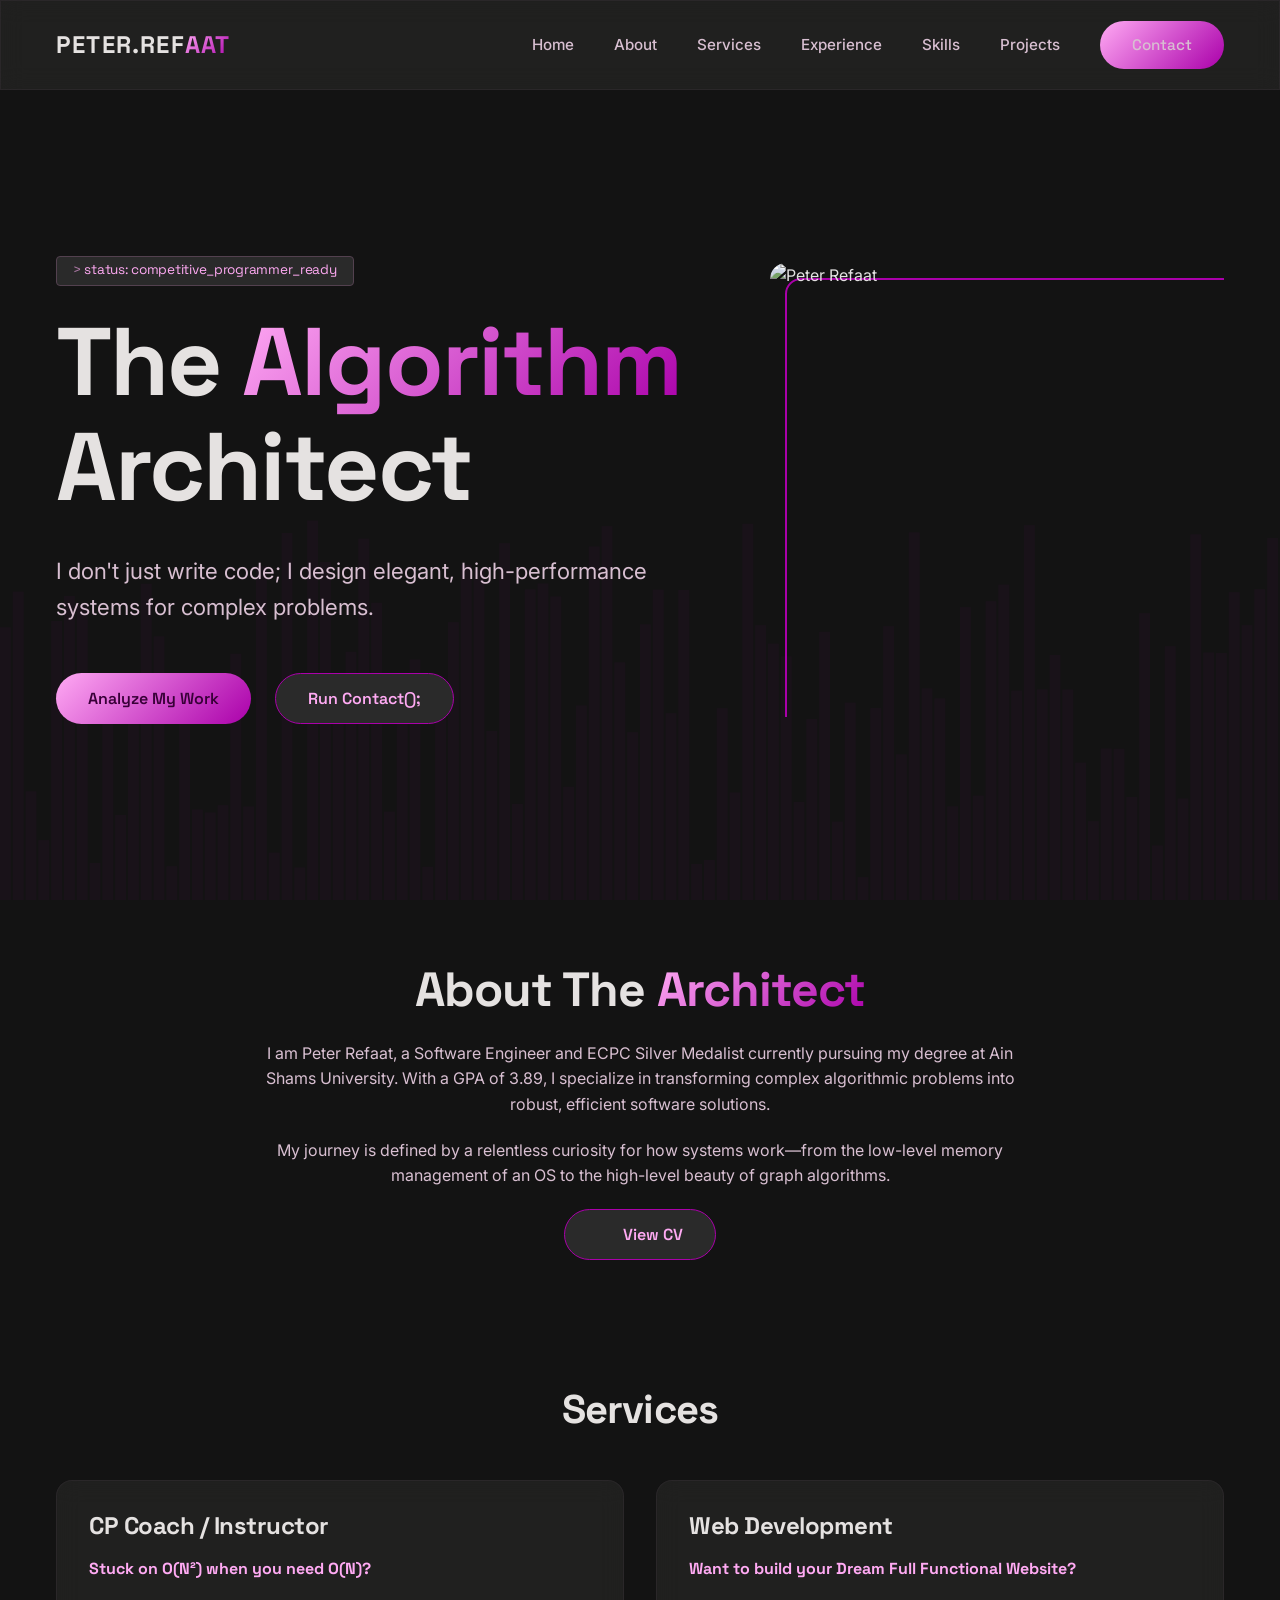
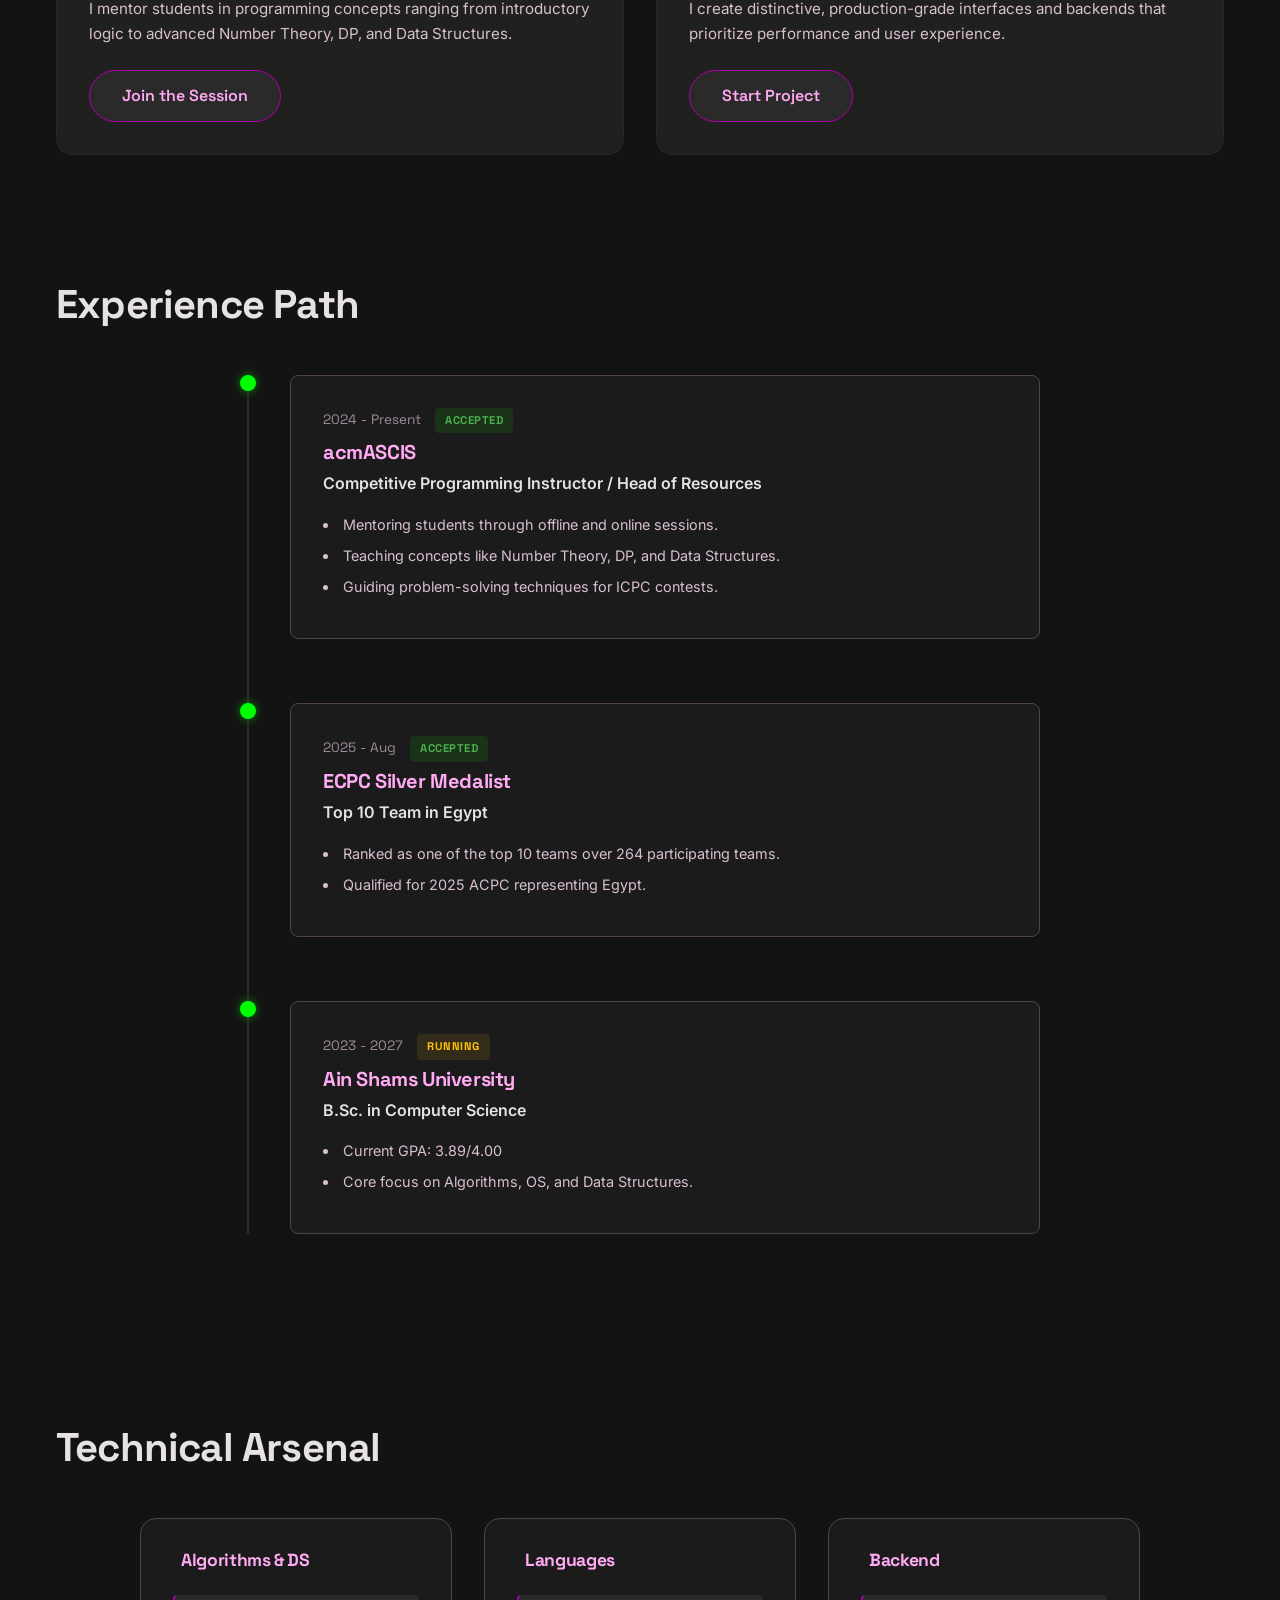
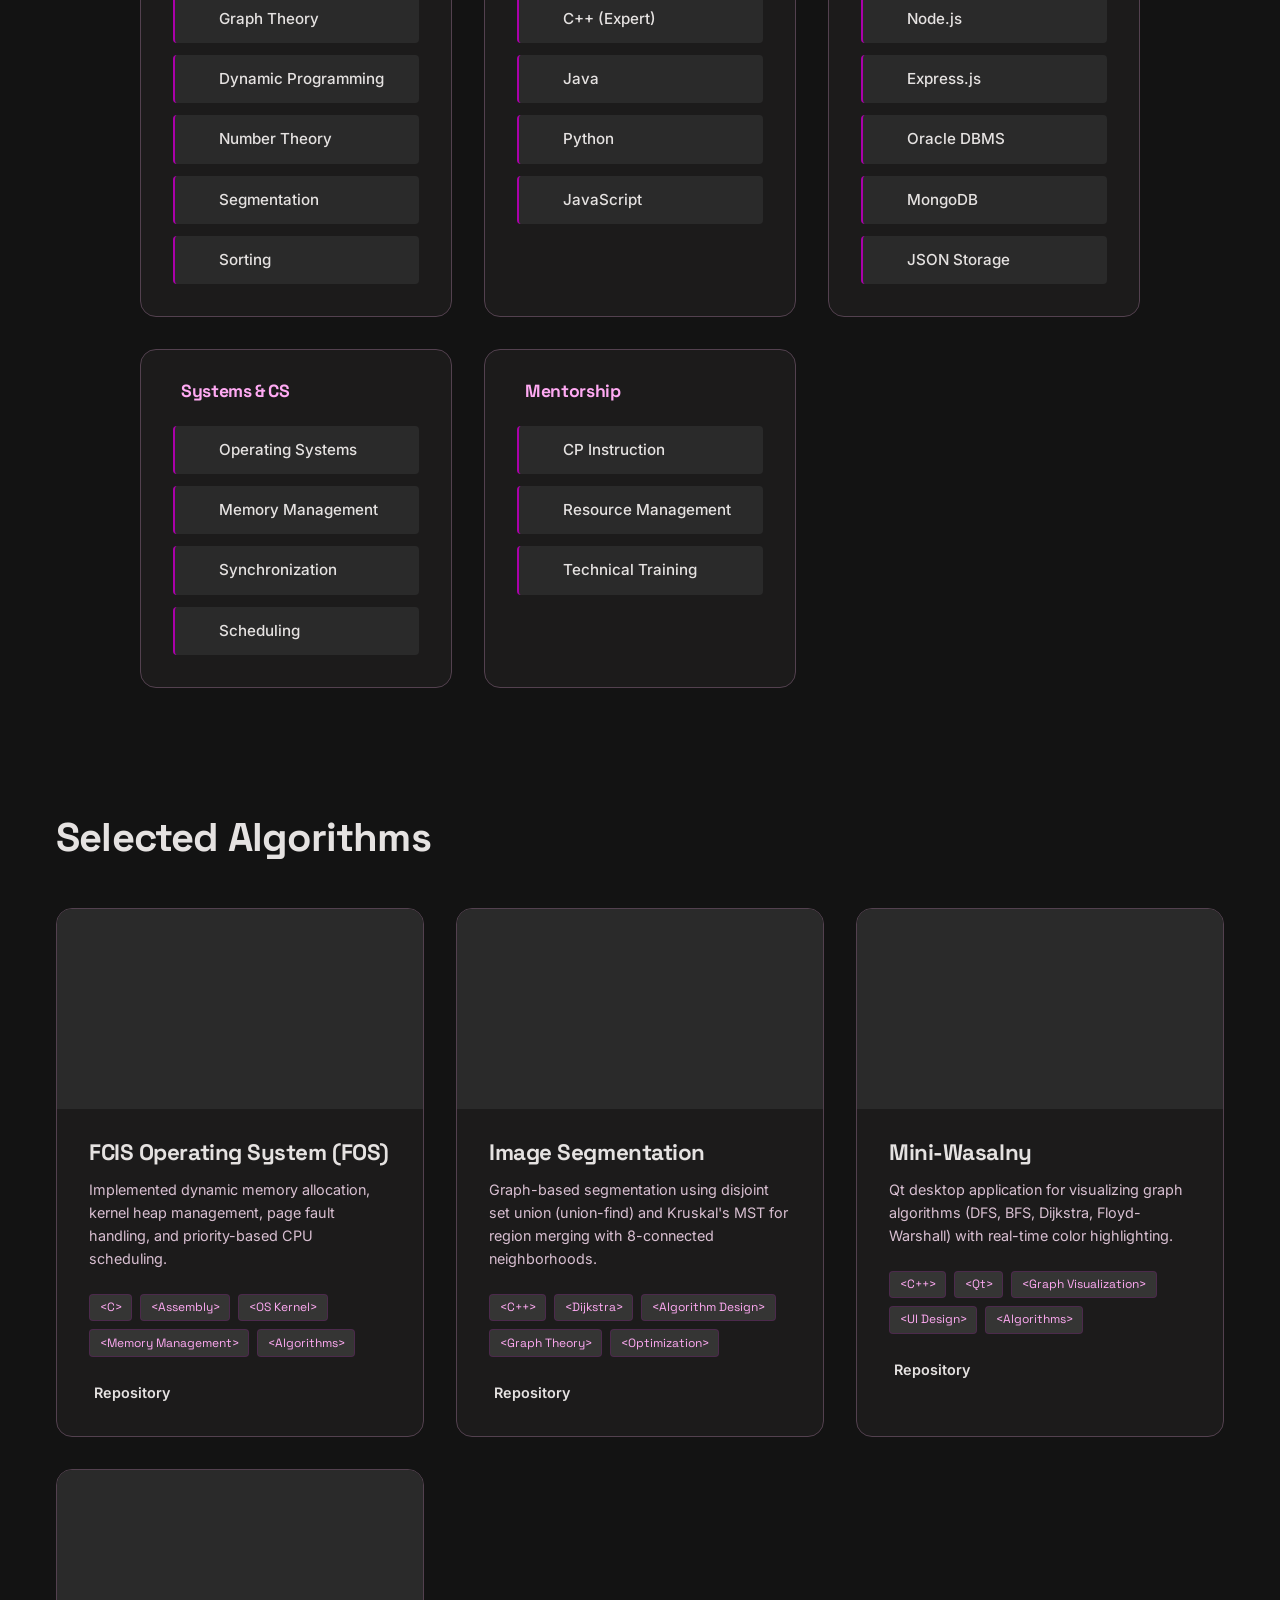
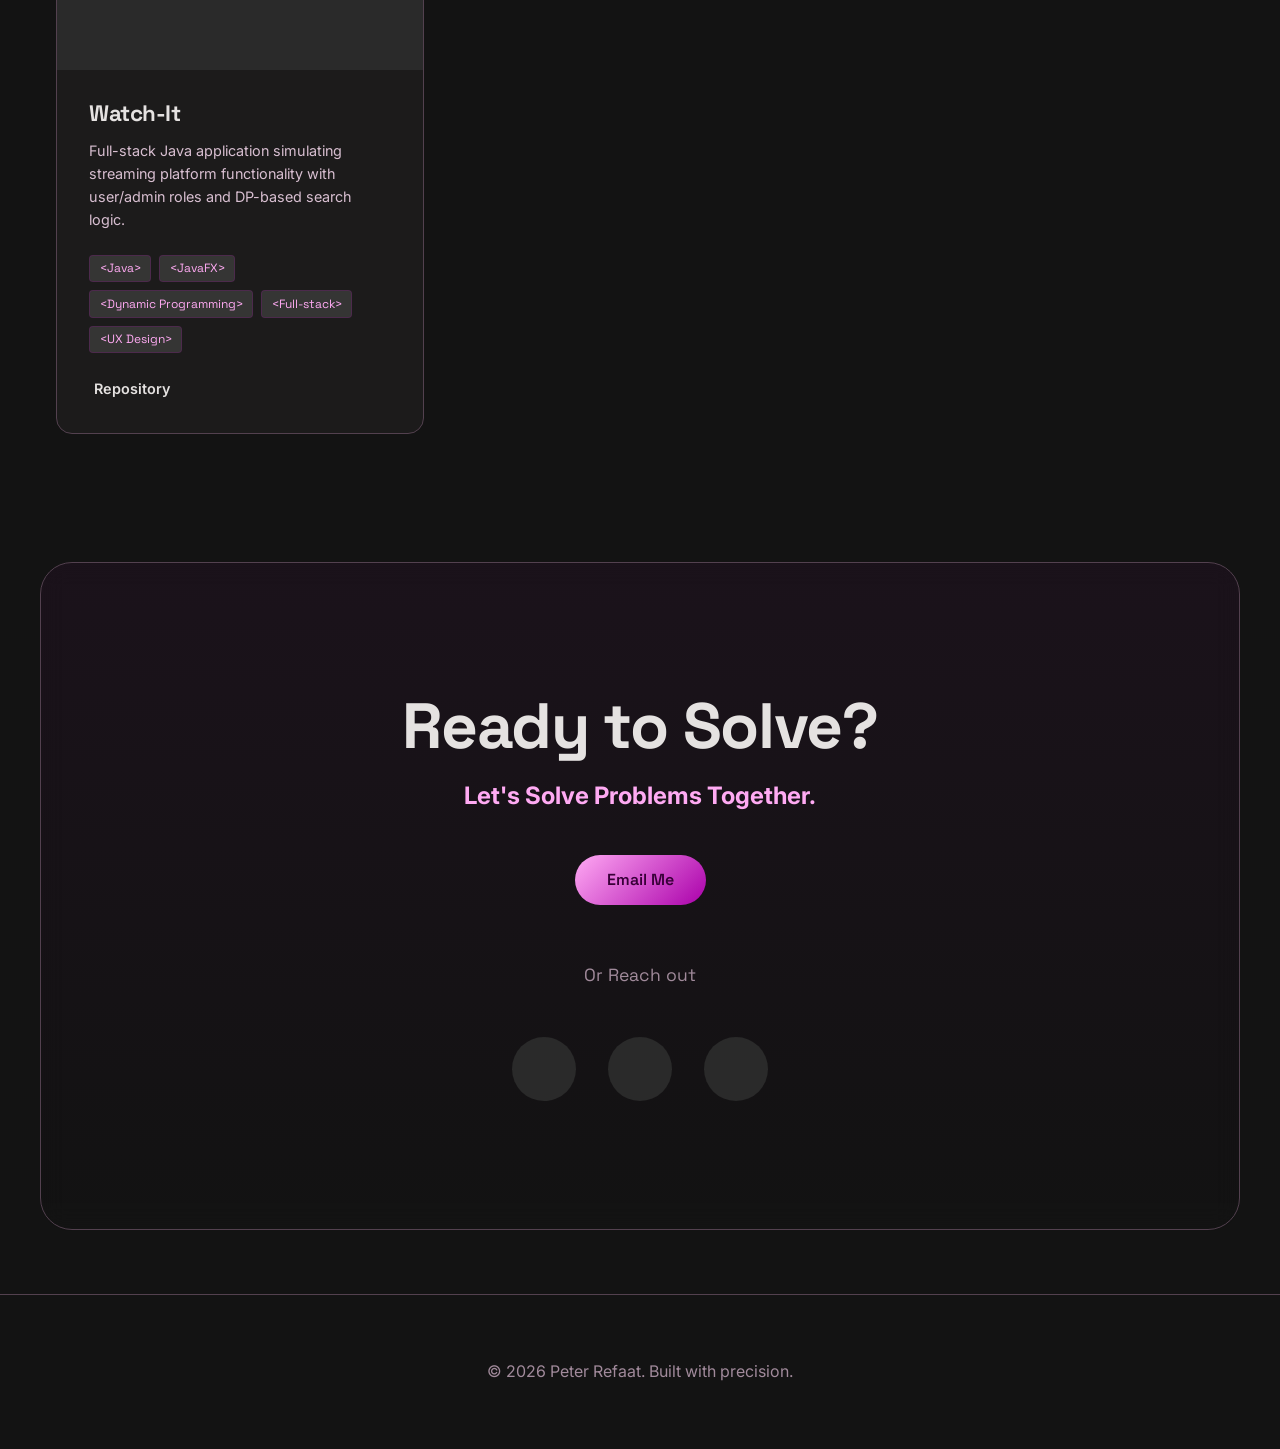
==== index.html @ d521514f "first working portfolio" ====
<!DOCTYPE html>
<html lang="en">
<head>
    <meta charset="UTF-8">
    <meta name="viewport" content="width=device-width, initial-scale=1.0">
    <title>Peter Refaat | Algorithm Architect Portfolio</title>
    <meta name="description" content="Portfolio of Peter Refaat, an Algorithm Architect, Competitive Programmer, and Software Engineer. Transforming complex challenges into elegant solutions.">
    
    <!-- Fonts -->
    <link rel="preconnect" href="https://fonts.googleapis.com">
    <link rel="preconnect" href="https://fonts.gstatic.com" crossorigin>
    
    <!-- Core CSS -->
    <link rel="stylesheet" href="styles/main.css">
    
    <!-- Section Specific CSS -->
    <link rel="stylesheet" href="styles/sections/home.css">
    <link rel="stylesheet" href="styles/sections/about.css">
    <link rel="stylesheet" href="styles/sections/services.css">
    <link rel="stylesheet" href="styles/sections/experience.css">
    <link rel="stylesheet" href="styles/sections/skills.css">
    <link rel="stylesheet" href="styles/sections/projects.css">
    <link rel="stylesheet" href="styles/sections/cta.css">

    <!-- Lucide Icons -->
    <script src="https://unpkg.com/lucide@latest"></script>
</head>
<body>

    <!-- Header / Navbar -->
    <header class="glass" id="main-header">
        <nav class="container">
            <div class="logo font-heading">PETER.REF<span class="text-gradient">AAT</span></div>
            <ul class="nav-links" id="nav-links">
                <div class="close-menu-btn" id="close-menu">
                    <i data-lucide="x"></i>
                </div>
                <li><a href="#home">Home</a></li>
                <li><a href="#about">About</a></li>
                <li><a href="#services">Services</a></li>
                <li><a href="#experience">Experience</a></li>
                <li><a href="#skills">Skills</a></li>
                <li><a href="#projects">Projects</a></li>
                <li><a href="#cta" class="btn btn-primary btn-sm">Contact</a></li>
            </ul>
            <div class="mobile-menu-btn">
                <i data-lucide="menu"></i>
            </div>
        </nav>
    </header>

    <main>
        <!-- Home Section -->
        <section id="home" class="section-home">
            <div class="algorithm-bg" id="algorithm-bg"></div>
            <div class="container hero-container">
                <div class="hero-content">
                    <div class="terminal-badge font-heading">status: competitive_programmer_ready</div>
                    <h1 class="display-lg">The <span class="text-gradient">Algorithm</span> Architect</h1>
                    <p class="hero-subtitle">I don't just write code; I design elegant, high-performance systems for complex problems.</p>
                    <div class="hero-cta">
                        <a href="#projects" class="btn btn-primary">Analyze My Work</a>
                        <a href="#cta" class="btn btn-secondary">Run Contact();</a>
                    </div>
                </div>
                <div class="hero-image reveal">
                    <div class="image-wrapper">
                        <img src="profile.jpg" alt="Peter Refaat">
                        <div class="image-accent"></div>
                    </div>
                </div>
            </div>
        </section>

        <!-- About Section -->
        <section id="about" class="section">
            <div class="container about-grid">
                <div class="about-text reveal">
                    <h2 class="font-heading">About The <span class="text-gradient">Architect</span></h2>
                    <p>I am Peter Refaat, a Software Engineer and ECPC Silver Medalist currently pursuing my degree at Ain Shams University. With a GPA of 3.89, I specialize in transforming complex algorithmic problems into robust, efficient software solutions.</p>
                    <p>My journey is defined by a relentless curiosity for how systems work—from the low-level memory management of an OS to the high-level beauty of graph algorithms.</p>
                    <a href="Peter Refaat CV - 2026.pdf" target="_blank" class="btn btn-secondary">
                        <i data-lucide="download" style="width: 18px; margin-right: 8px;"></i> View CV
                    </a>
                </div>
            </div>
        </section>

        <!-- Services Section -->
        <section id="services" class="section">
            <div class="container">
                <h2 class="section-title font-heading text-center">Services</h2>
                <div class="services-grid">
                    <div class="service-card glass reveal">
                        <i data-lucide="brain-circuit" class="service-icon"></i>
                        <h3 class="font-heading">CP Coach / Instructor</h3>
                        <p class="hook">Stuck on O(N²) when you need O(N)?</p>
                        <p>I mentor students in programming concepts ranging from introductory logic to advanced Number Theory, DP, and Data Structures.</p>
                        <a href="#cta" class="btn btn-secondary btn-sm">Join the Session</a>
                    </div>
                    <div class="service-card glass reveal">
                        <i data-lucide="code-2" class="service-icon"></i>
                        <h3 class="font-heading">Web Development</h3>
                        <p class="hook">Want to build your Dream Full Functional Website?</p>
                        <p>I create distinctive, production-grade interfaces and backends that prioritize performance and user experience.</p>
                        <a href="#cta" class="btn btn-secondary btn-sm">Start Project</a>
                    </div>
                </div>
            </div>
        </section>

        <!-- Experience Section -->
        <section id="experience" class="section">
            <div class="container">
                <h2 class="section-title font-heading">Experience Path</h2>
                <div class="timeline">
                    <!-- Experience stops will be added here -->
                </div>
            </div>
        </section>

        <!-- Skills Section -->
        <section id="skills" class="section">
            <div class="container">
                <h2 class="section-title font-heading">Technical Arsenal</h2>
                <div class="skills-container">
                    <!-- Categories will be added here -->
                </div>
            </div>
        </section>

        <!-- Projects Section -->
        <section id="projects" class="section">
            <div class="container">
                <h2 class="section-title font-heading">Selected Algorithms</h2>
                <div class="projects-grid">
                    <!-- Project cards will be added here -->
                </div>
            </div>
        </section>

        <!-- CTA Section -->
        <section id="cta" class="section">
            <div class="container cta-container glass reveal">
                <h2 class="font-heading">Ready to Solve?</h2>
                <p class="cta-hook">Let's Solve Problems Together.</p>
                <div class="cta-actions">
                    <a href="mailto:peterrefaat904@gmail.com" class="btn btn-primary">Email Me</a>
                    
                    <div class="cta-separator">
                        <p>Or Reach out</p>
                    </div>

                    <div class="social-links">
                        <a href="https://www.linkedin.com/in/peter-refaat" target="_blank" title="LinkedIn"><i data-lucide="linkedin"></i></a>
                        <a href="https://wa.me/201279570580" target="_blank" title="WhatsApp"><i data-lucide="message-circle"></i></a>
                        <a href="https://github.com/Peter-Refaat" target="_blank" title="GitHub"><i data-lucide="github"></i></a>
                    </div>
                </div>
            </div>
        </section>
    </main>

    <footer class="text-center">
        <p>&copy; 2026 Peter Refaat. Built with precision.</p>
    </footer>

    <!-- Core Scripts -->
    <script src="js/main.js"></script>
    
    <!-- Section Scripts -->
    <script src="js/sections/home.js"></script>
    <script src="js/sections/experience.js"></script>
    <script src="js/sections/skills.js"></script>
    <script src="js/sections/projects.js"></script>
</body>
</html>
---- styles/main.css ----
@import url('https://fonts.googleapis.com/css2?family=Inter:ital,opsz,wght@0,14..32,100..900;1,14..32,100..900&family=Space+Grotesk:wght@300..700&display=swap');

:root {
    /* Colors - Derived from Stitch Project 14314188583192482687 */
    --bg-base: #131313;
    --bg-surface-low: #1c1b1b;
    --bg-surface-high: #2a2a2a;
    --bg-surface-highest: #353534;
    
    --primary: #ffaaf3;
    --primary-alt: #aa00aa;
    --primary-gradient: linear-gradient(135deg, #ffaaf3 0%, #aa00aa 100%);
    
    --text-primary: #e5e2e1;
    --text-secondary: #d8bfd1;
    --text-muted: #a18a9b;
    
    --outline: #53414f;
    --error: #ffb4ab;
    
    /* Spacing */
    --space-xs: 0.5rem;
    --space-sm: 1rem;
    --space-md: 2rem;
    --space-lg: 4rem;
    --space-xl: 8rem;
    
    /* Shadows */
    --shadow-soft: 0 20px 40px rgba(0, 0, 0, 0.4);
    --primary-glow: 0 0 15px rgba(170, 0, 170, 0.3);
    
    /* Radii */
    --radius-sm: 0.25rem;
    --radius-md: 0.5rem;
    --radius-lg: 1rem;
    --radius-xl: 2rem;
    --radius-full: 9999px;
}

/* Base Styles */
* {
    margin: 0;
    padding: 0;
    box-sizing: border-box;
}

html {
    scroll-behavior: smooth;
    scroll-padding-top: 100px;
}

body {
    background-color: var(--bg-base);
    color: var(--text-primary);
    font-family: 'Inter', system-ui, -apple-system, sans-serif;
    line-height: 1.6;
    overflow-x: hidden;
}

h1, h2, h3, h4, .font-heading {
    font-family: 'Space Grotesk', sans-serif;
    line-height: 1.1;
    letter-spacing: -0.02em;
}

/* Utility Classes */
.container {
    width: 100%;
    max-width: 1200px;
    margin: 0 auto;
    padding: 0 var(--space-sm);
}

.section {
    padding: var(--space-lg) 0;
}

.glass {
    background: rgba(53, 53, 52, 0.4);
    backdrop-filter: blur(12px);
    -webkit-backdrop-filter: blur(12px);
    border: 1px solid rgba(83, 65, 79, 0.2);
}

.btn {
    display: inline-flex;
    align-items: center;
    justify-content: center;
    padding: 0.75rem 2rem;
    border-radius: var(--radius-xl);
    font-weight: 600;
    cursor: pointer;
    transition: all 0.3s ease;
    text-decoration: none;
    font-family: 'Space Grotesk', sans-serif;
}

.btn-primary {
    background: var(--primary-gradient);
    color: #380038;
}

.btn-primary:hover {
    box-shadow: var(--primary-glow);
    transform: translateY(-2px);
}

.btn-secondary {
    background: var(--bg-surface-high);
    color: var(--primary);
    border: 1px solid var(--primary-alt);
}

.btn-secondary:hover {
    background: var(--bg-surface-highest);
}

.text-gradient {
    background: var(--primary-gradient);
    -webkit-background-clip: text;
    background-clip: text;
    -webkit-text-fill-color: transparent;
    display: inline-block;
}

/* Animations */
.reveal {
    opacity: 0;
    transform: translateY(20px);
    transition: opacity 0.8s ease, transform 0.8s ease;
}

.reveal.active {
    opacity: 1;
    transform: translateY(0);
}

.text-center {
    text-align: center;
}

.section-title {
    font-size: 2.5rem;
    margin-bottom: 3rem;
}
---- styles/sections/home.css ----
.section-home {
    min-height: 100vh;
    display: flex;
    align-items: center;
    position: relative;
    overflow: hidden;
    padding-top: 80px;
}

.algorithm-bg {
    position: absolute;
    top: 0;
    left: 0;
    width: 100%;
    height: 100%;
    z-index: 0;
    opacity: 0.15;
    pointer-events: none;
}

.hero-container {
    position: relative;
    z-index: 1;
    display: grid;
    grid-template-columns: 1fr;
    gap: var(--space-md);
    align-items: center;
}

@media (min-width: 900px) {
    .hero-container {
        grid-template-columns: 1.2fr 0.8fr;
    }
}

.terminal-badge {
    display: inline-block;
    background: var(--bg-surface-high);
    border: 1px solid var(--outline);
    padding: 0.4rem 1rem;
    border-radius: var(--radius-sm);
    font-size: 0.85rem;
    color: var(--primary);
    margin-bottom: 1.5rem;
    position: relative;
}

.terminal-badge::before {
    content: "> ";
    opacity: 0.6;
}

.display-lg {
    font-size: clamp(3rem, 10vw, 6rem);
    margin-bottom: 2rem;
    font-weight: 700;
}

.hero-subtitle {
    font-size: clamp(1.1rem, 2vw, 1.4rem);
    color: var(--text-secondary);
    max-width: 600px;
    margin-bottom: 3rem;
}

.hero-cta {
    display: flex;
    gap: 1.5rem;
    flex-wrap: wrap;
}

/* Header Styles */
#main-header {
    position: fixed;
    top: 0;
    left: 0;
    width: 100%;
    z-index: 1000;
    padding: 1.25rem 0;
    transition: all 0.3s ease;
}

#main-header nav {
    display: flex;
    justify-content: space-between;
    align-items: center;
}

.logo {
    font-size: 1.5rem;
    font-weight: 700;
    letter-spacing: 0.05em;
}

.nav-links {
    display: flex;
    gap: 2.5rem;
    list-style: none;
    align-items: center;
}

.nav-links a {
    text-decoration: none;
    color: var(--text-secondary);
    font-weight: 500;
    font-size: 0.95rem;
    transition: color 0.3s ease;
}

.nav-links a:hover {
    color: var(--primary);
}

.mobile-menu-btn {
    display: none;
    cursor: pointer;
    color: var(--text-primary);
}

.close-menu-btn {
    display: none;
    cursor: pointer;
    color: var(--text-primary);
    position: absolute;
    top: 2rem;
    right: 2rem;
}

@media (max-width: 991px) {
    .nav-links {
        position: fixed;
        right: -100%;
        top: 0;
        width: 300px;
        height: 100vh;
        background: var(--bg-surface-low);
        flex-direction: column;
        justify-content: center;
        align-items: center;
        padding: 2rem;
        transition: right 0.4s ease;
        box-shadow: -5px 0 20px rgba(0, 0, 0, 0.5);
    }
    
    .nav-links.sidebar-active {
        right: 0;
    }
    
    .close-menu-btn {
        display: block;
    }

    .mobile-menu-btn {
        display: block;
    }
}
---- styles/sections/about.css ----
/* About Section */
.about-grid {
    display: flex;
    flex-direction: column;
    max-width: 800px;
    margin: 0 auto;
    text-align: center;
}

.image-wrapper {
    position: relative;
    border-radius: var(--radius-lg);
    overflow: hidden;
}

.image-wrapper img {
    width: 100%;
    display: block;
    aspect-ratio: 1/1;
    object-fit: cover;
    filter: grayscale(0.5);
    transition: filter 0.5s ease;
}

.image-wrapper:hover img {
    filter: grayscale(0);
}

.image-accent {
    position: absolute;
    top: 15px;
    left: 15px;
    right: -15px;
    bottom: -15px;
    border: 2px solid var(--primary-alt);
    border-radius: var(--radius-lg);
    z-index: -1;
}

.about-text h2 {
    font-size: 3rem;
    margin-bottom: 1.5rem;
}

.about-text p {
    margin-bottom: 1.25rem;
    color: var(--text-secondary);
}

@media (max-width: 768px) {
    .about-grid {
        grid-template-columns: 1fr;
    }
    
    .about-image {
        max-width: 400px;
        margin: 0 auto;
    }
}
---- styles/sections/services.css ----
/* Services Section */
.services-grid {
    display: grid;
    grid-template-columns: repeat(auto-fit, minmax(min(100%, 300px), 1fr));
    gap: var(--space-md);
    margin-top: var(--space-md);
}

.service-card {
    padding: var(--space-md);
    border-radius: var(--radius-lg);
    transition: all 0.3s ease;
}

.service-card:hover {
    transform: translateY(-10px);
    border-color: var(--primary-alt);
    box-shadow: var(--shadow-soft);
}

.service-icon {
    width: 48px;
    height: 48px;
    color: var(--primary);
    margin-bottom: 1.5rem;
}

.service-card h3 {
    font-size: 1.5rem;
    margin-bottom: 1rem;
}

.service-card .hook {
    font-weight: 700;
    color: var(--primary);
    margin-bottom: 1rem;
    font-family: 'Space Grotesk', sans-serif;
}

.service-card p:not(.hook) {
    font-size: 0.95rem;
    color: var(--text-secondary);
    margin-bottom: 1.5rem;
}
---- styles/sections/experience.css ----
/* Experience Timeline */
.timeline {
    position: relative;
    max-width: 800px;
    margin: var(--space-md) auto;
    padding-left: 50px;
}

.timeline::before {
    content: '';
    position: absolute;
    left: 7px;
    top: 0;
    bottom: 0;
    width: 2px;
    background: var(--bg-surface-high);
}

.timeline-item {
    position: relative;
    margin-bottom: var(--space-lg);
}

.timeline-dot {
    position: absolute;
    left: -50px;
    top: 0;
    width: 16px;
    height: 16px;
    background: var(--bg-surface-high);
    border: 2px solid var(--primary-alt);
    border-radius: 50%;
    z-index: 2;
}

.timeline-item.active .timeline-dot {
    background: #00FF00; /* CP Accepted Green */
    box-shadow: 0 0 10px rgba(0, 255, 0, 0.5);
    border-color: #00FF00;
}

.verdict-badge {
    display: inline-block;
    padding: 4px 10px;
    border-radius: 4px;
    font-size: 0.7rem;
    font-weight: 800;
    margin-left: 10px;
    background: rgba(0, 255, 0, 0.1);
    color: #4CAF50;
    vertical-align: middle;
    letter-spacing: 0.05em;
}

.verdict-badge.running {
    background: rgba(255, 193, 7, 0.1);
    color: #FFC107;
}

.timeline-content {
    background: var(--bg-surface-low);
    padding: var(--space-md);
    border-radius: var(--radius-md);
    border: 1px solid var(--outline);
    transition: transform 0.3s ease;
}

.timeline-item:hover .timeline-content {
    transform: translateX(10px);
    border-color: var(--primary-alt);
}

.timeline-date {
    font-size: 0.85rem;
    color: var(--text-muted);
    font-family: 'Space Grotesk', sans-serif;
    margin-bottom: 0.5rem;
}

.timeline-content h3 {
    font-size: 1.25rem;
    color: var(--primary);
    margin-bottom: 0.5rem;
}

.timeline-role {
    font-weight: 600;
    color: var(--text-primary);
    margin-bottom: 1rem;
}

.timeline-details {
    font-size: 0.9rem;
    color: var(--text-secondary);
    list-style-position: inside;
}

.timeline-details li {
    margin-bottom: 0.5rem;
}
---- styles/sections/skills.css ----
/* Skills Section */
.skills-container {
    display: grid;
    grid-template-columns: repeat(auto-fit, minmax(min(100%, 300px), 1fr));
    gap: var(--space-md);
    max-width: 1000px;
    margin: 0 auto;
}

.skill-category {
    background: var(--bg-surface-low);
    padding: var(--space-md);
    border-radius: var(--radius-lg);
    border: 1px solid var(--outline);
}

.skill-category h3 {
    margin-bottom: 1.5rem;
    font-size: 1.1rem;
    color: var(--primary);
    display: flex;
    align-items: center;
    gap: 0.5rem;
}

.skill-list {
    display: flex;
    flex-direction: column;
    gap: 12px;
}

.skill-item {
    background: var(--bg-surface-high);
    padding: 0.75rem 1rem;
    border-radius: var(--radius-sm);
    font-size: 0.95rem;
    border-left: 2px solid var(--primary-alt);
    color: var(--text-primary);
    display: flex;
    align-items: center;
    font-weight: 500;
    gap: 10px;
}

.skill-item-icon {
    width: 18px;
    height: 18px;
    color: var(--primary);
    flex-shrink: 0;
}

/* Projects Section */
.projects-grid {
    display: grid;
    grid-template-columns: repeat(auto-fit, minmax(320px, 1fr));
    gap: var(--space-md);
}

.project-card {
    background: var(--bg-surface-low);
    border-radius: var(--radius-lg);
    overflow: hidden;
    border: 1px solid var(--outline);
    transition: all 0.3s ease;
}

.project-card:hover {
    transform: translateY(-8px);
    border-color: var(--primary-alt);
}

.project-image {
    width: 100%;
    height: 200px;
    background: var(--bg-surface-high);
    display: flex;
    align-items: center;
    justify-content: center;
    position: relative;
    overflow: hidden;
}

.project-image i {
    width: 64px;
    height: 64px;
    opacity: 0.2;
}

.project-info {
    padding: var(--space-md);
}

.project-info h3 {
    font-size: 1.4rem;
    margin-bottom: 0.75rem;
}

.project-info p {
    font-size: 0.9rem;
    color: var(--text-secondary);
    margin-bottom: 1.5rem;
    min-height: 3.6em;
}

.project-tags {
    display: flex;
    flex-wrap: wrap;
    gap: 8px;
    margin-bottom: 1.5rem;
}

.tag {
    font-family: 'Space Grotesk', sans-serif;
    font-size: 0.75rem;
    background: var(--bg-surface-highest);
    padding: 0.2rem 0.6rem;
    border-radius: 4px;
    color: var(--primary);
    border: 1px solid rgba(170, 0, 170, 0.2);
}

.project-links {
    display: flex;
    gap: 1rem;
}

.project-link {
    text-decoration: none;
    color: var(--text-primary);
    font-size: 0.9rem;
    font-weight: 600;
    display: flex;
    align-items: center;
    gap: 5px;
}

.project-link:hover {
    color: var(--primary);
}
---- styles/sections/projects.css ----
/* Projects Section - Inherited from common styles but specific adjustments here */
.projects-grid {
    display: grid;
    grid-template-columns: repeat(auto-fit, minmax(min(100%, 320px), 1fr));
    gap: var(--space-md);
}

@media (max-width: 600px) {
    .projects-grid {
        grid-template-columns: 1fr;
    }
}
---- styles/sections/cta.css ----
/* CTA Section */
.cta-container {
    padding: var(--space-xl) var(--space-md);
    text-align: center;
    border-radius: var(--radius-xl);
    border: 1px solid var(--outline);
    background: linear-gradient(rgba(170, 0, 170, 0.05), rgba(170, 0, 170, 0));
}

.cta-container h2 {
    font-size: clamp(2.5rem, 6vw, 4rem);
    margin-bottom: 1rem;
}

.cta-hook {
    font-size: 1.5rem;
    color: var(--primary);
    margin-bottom: 2.5rem;
    font-weight: 700;
}

.cta-actions {
    display: flex;
    flex-direction: column;
    align-items: center;
    gap: 2rem;
}

.cta-separator {
    margin: 1.5rem 0 1rem;
    color: var(--text-muted);
    font-family: 'Space Grotesk', sans-serif;
    font-size: 1.1rem;
}

.social-links {
    display: flex;
    gap: 2rem;
}

.social-links a {
    color: var(--text-secondary);
    transition: all 0.3s ease;
    padding: 1rem;
    background: var(--bg-surface-high);
    border-radius: 50%;
    display: flex;
    align-items: center;
    justify-content: center;
}

.social-links a:hover {
    color: var(--primary);
    transform: scale(1.1);
    box-shadow: var(--primary-glow);
}

.social-links a i {
    width: 32px;
    height: 32px;
}

/* Footer Section */
footer {
    padding: var(--space-lg) 0;
    border-top: 1px solid var(--outline);
    color: var(--text-muted);
}
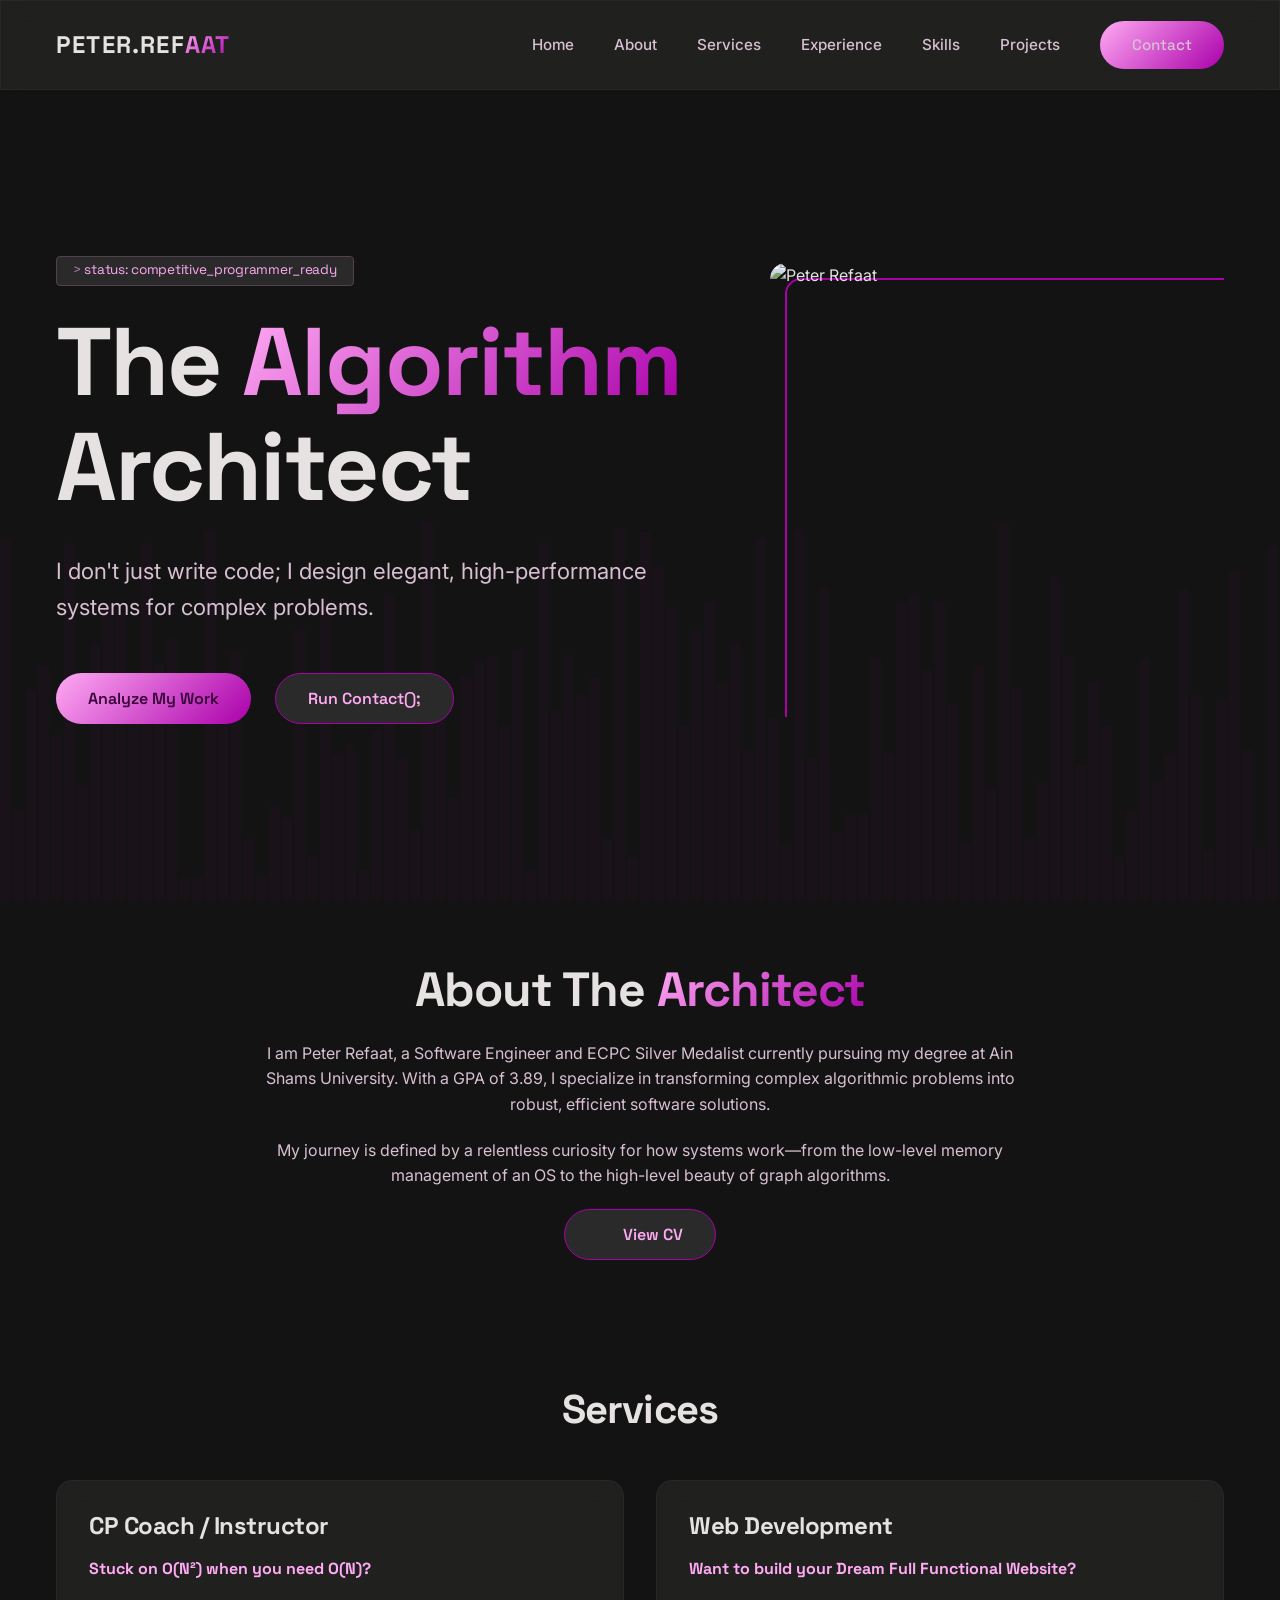
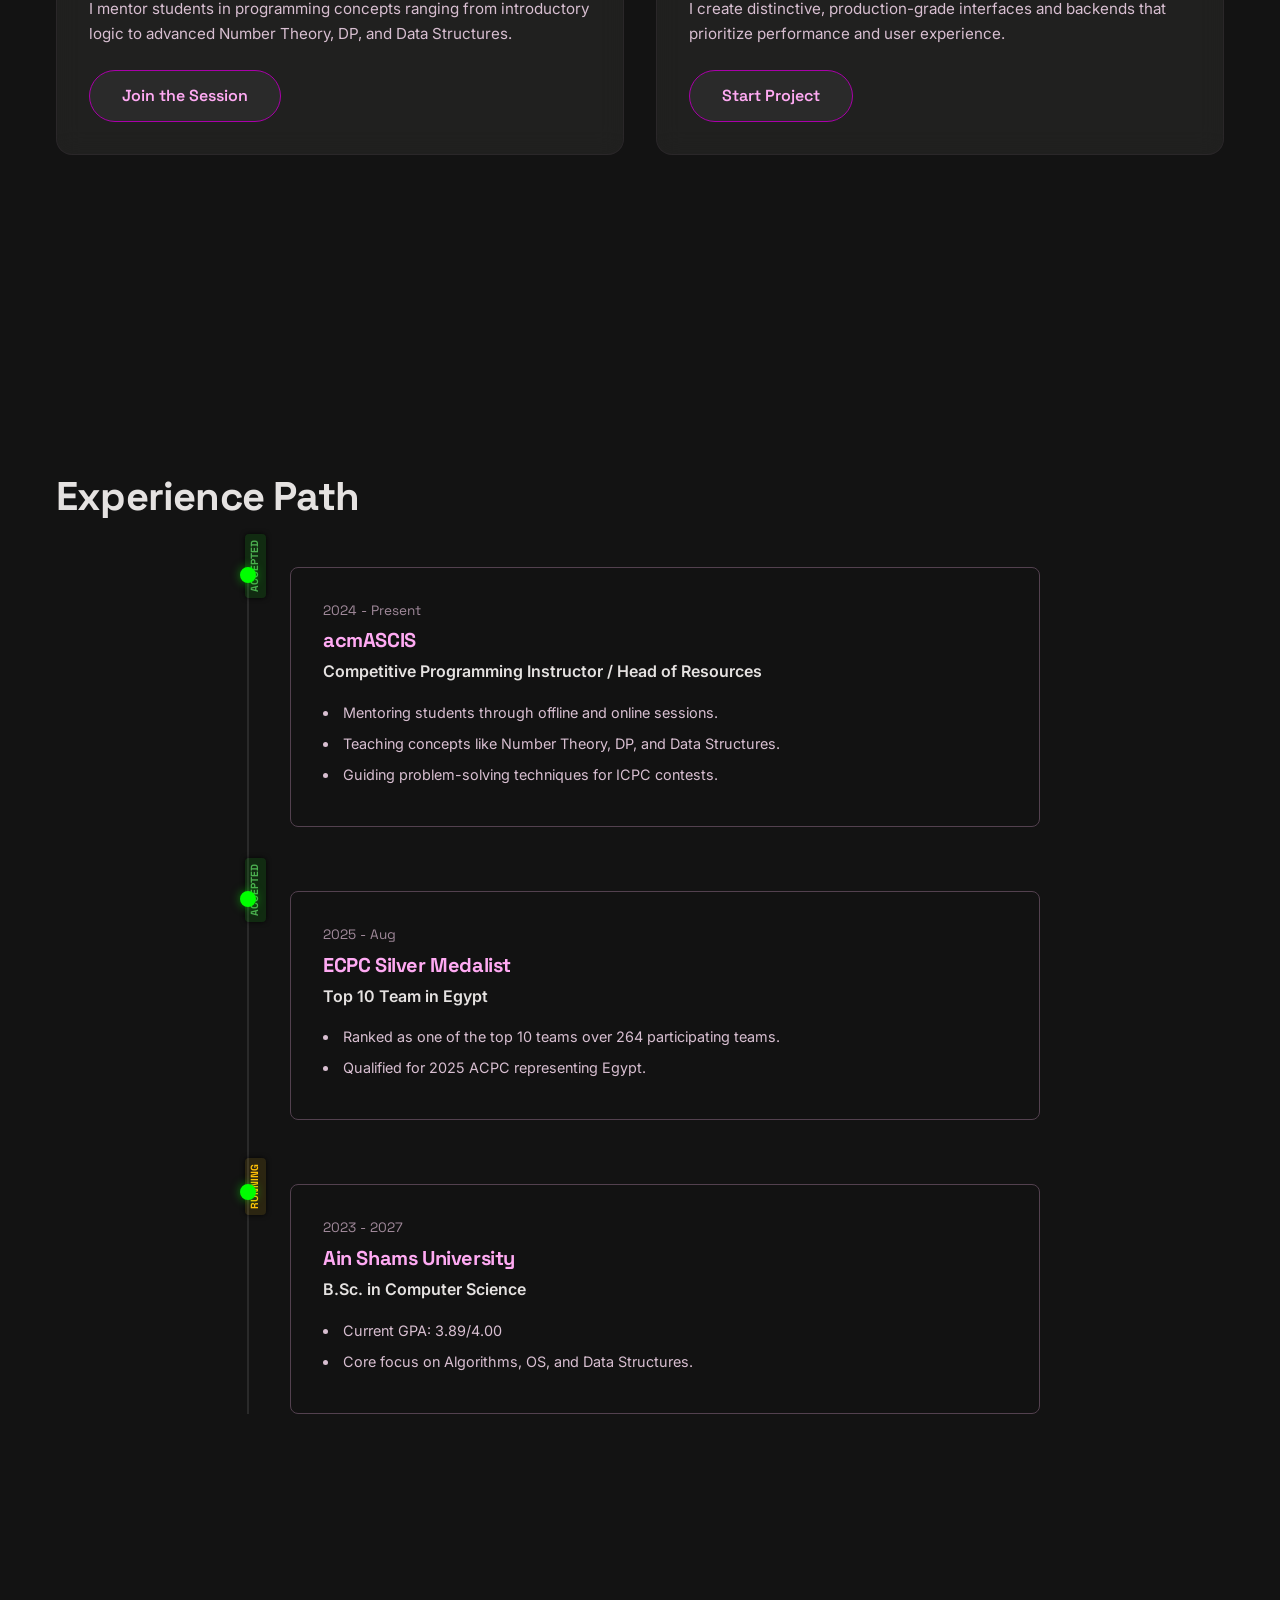
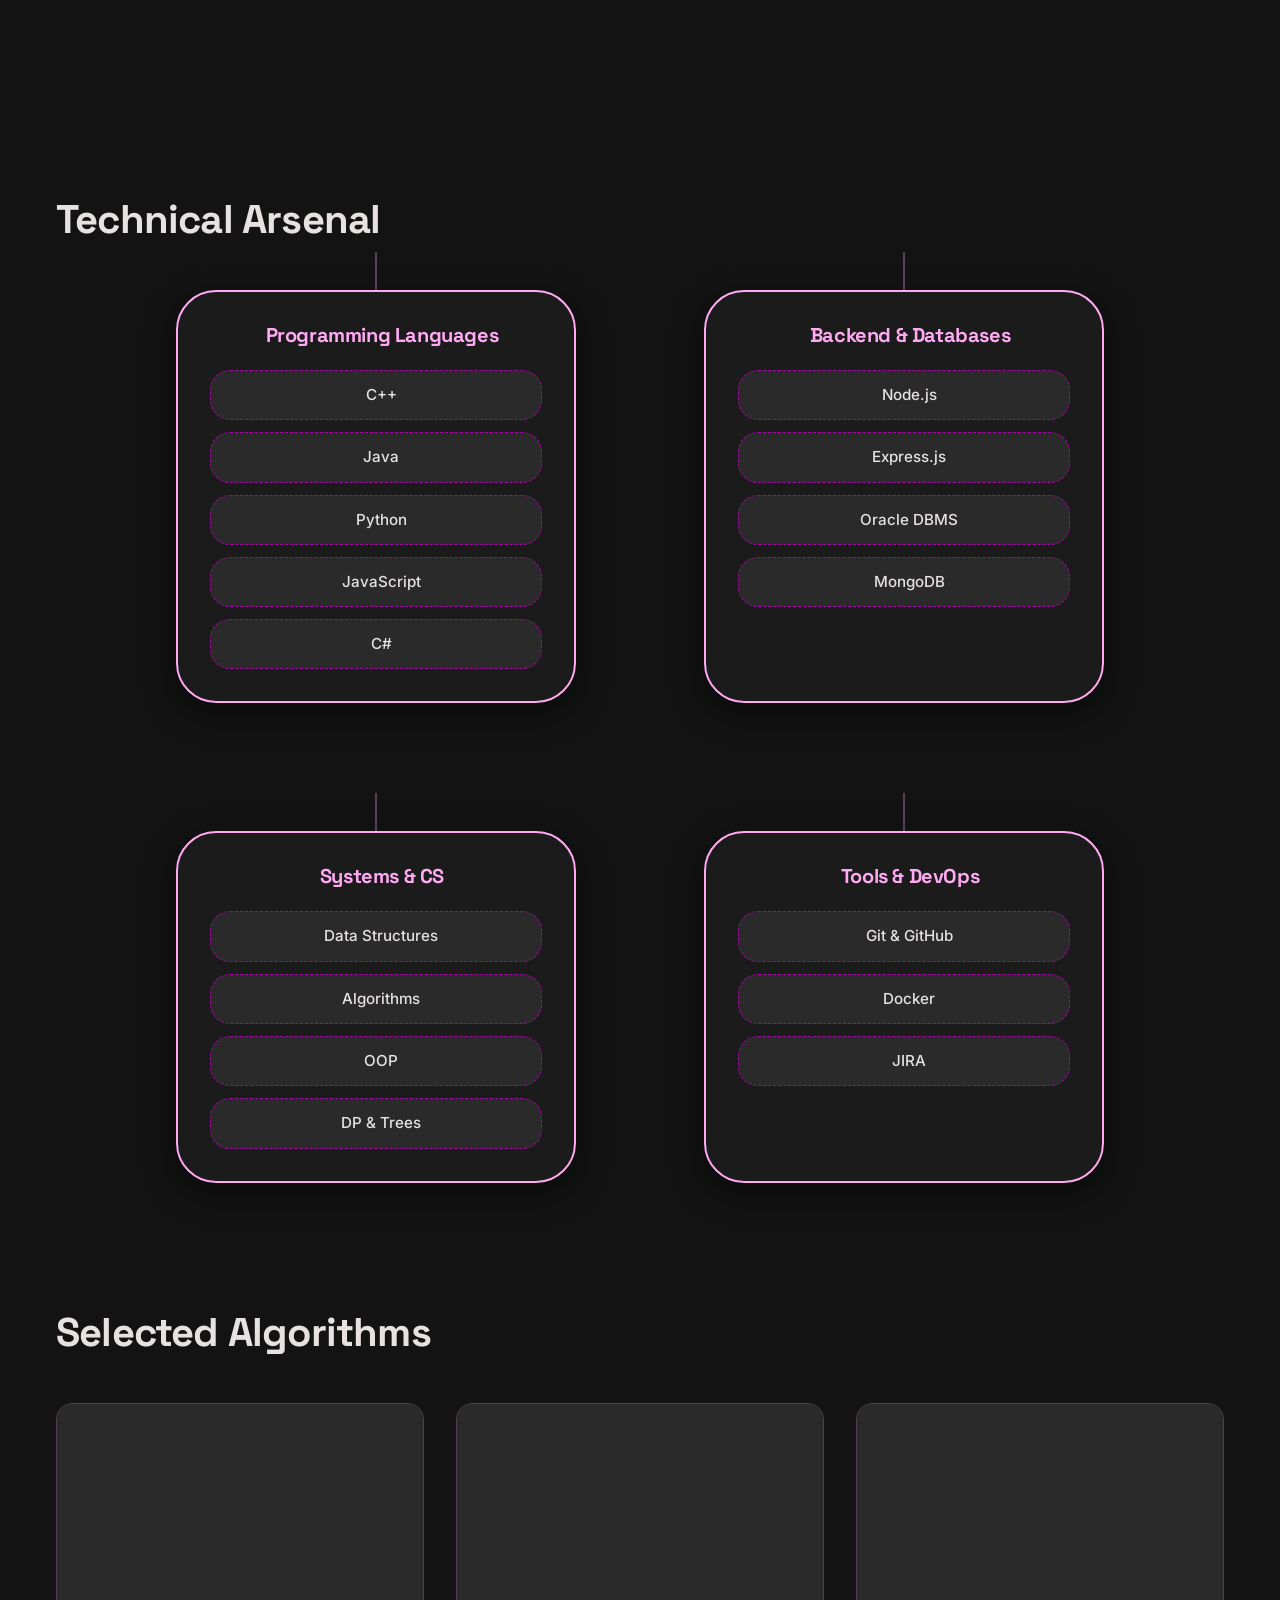
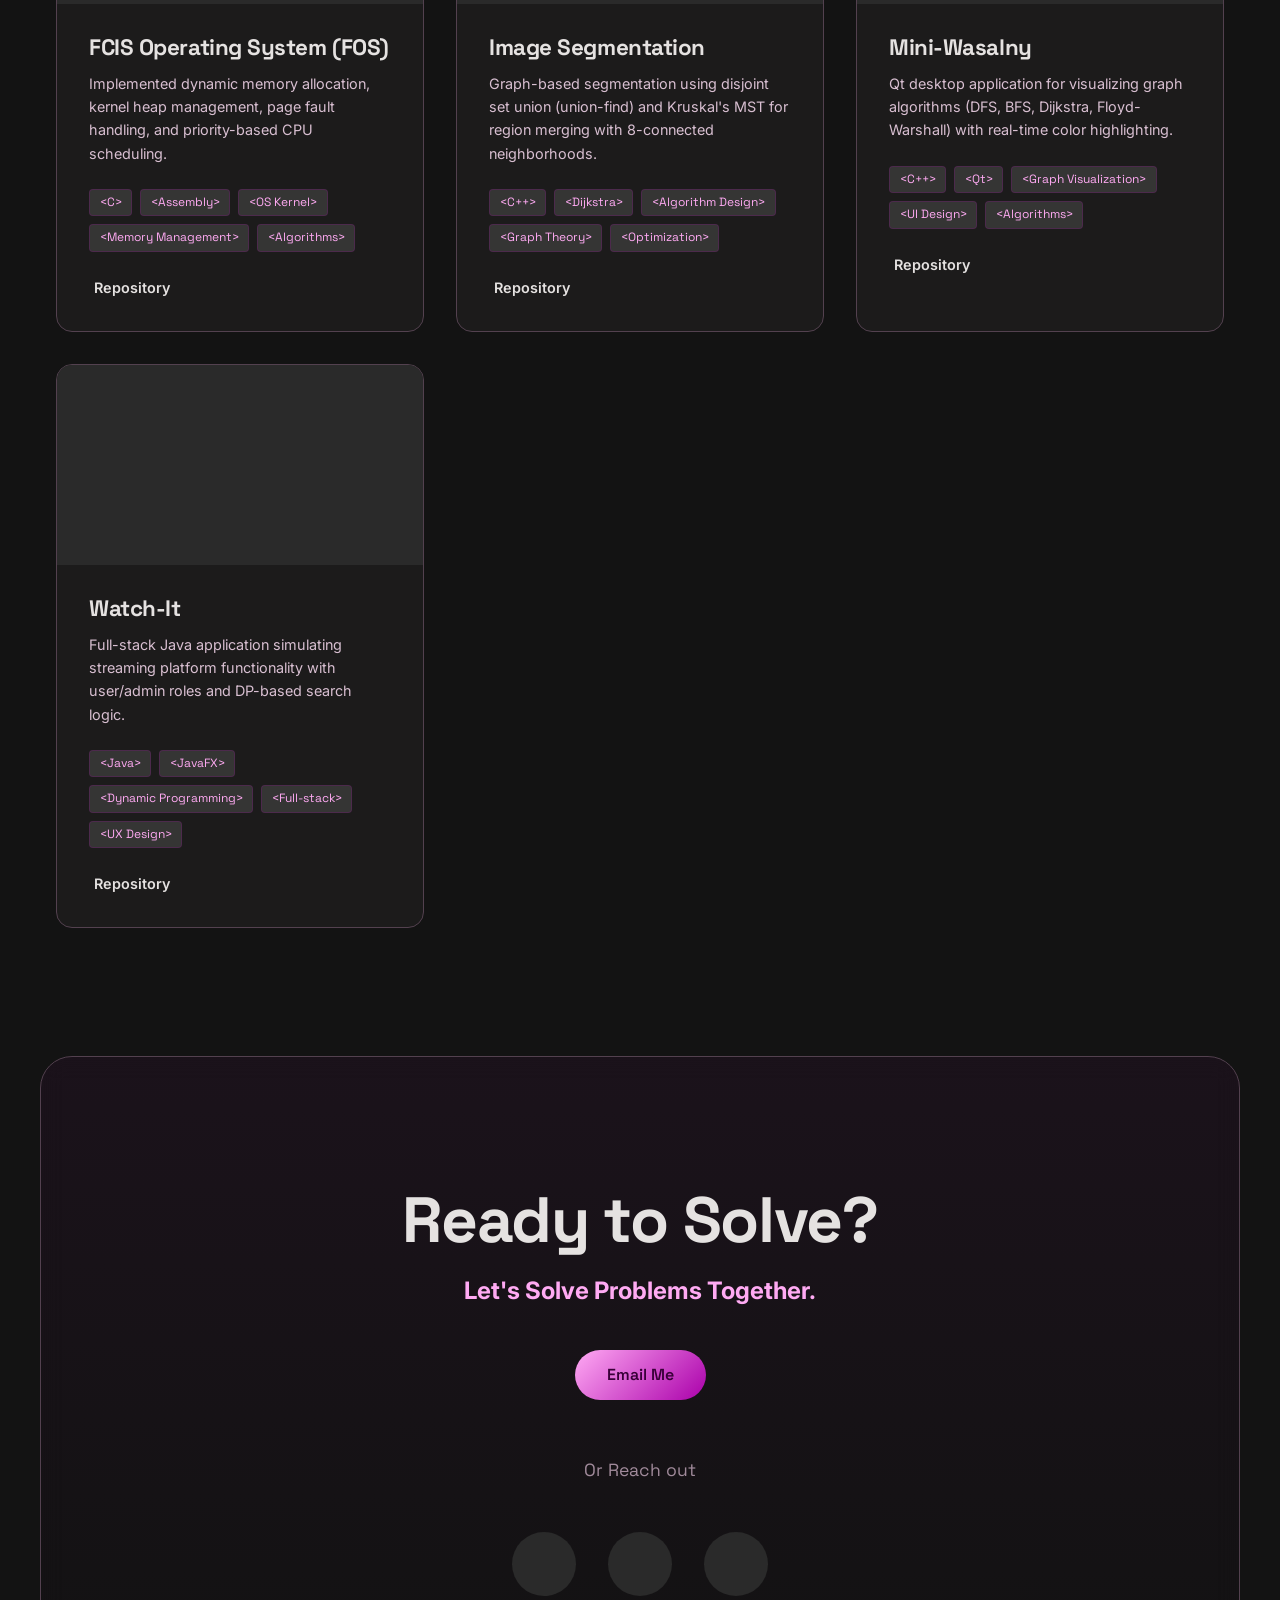
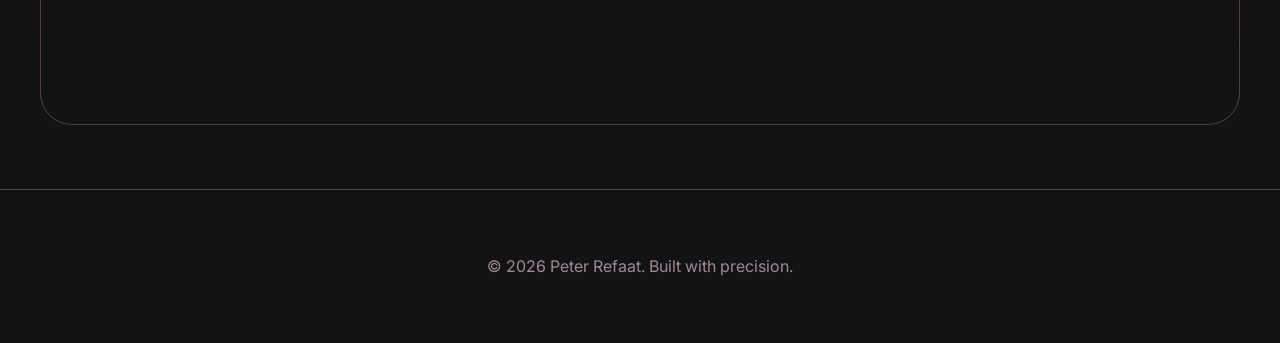
==== commit 6193e817: "v2" ====
--- a/index.html
+++ b/index.html
@@ -41,7 +41,7 @@
                 <li><a href="#experience">Experience</a></li>
                 <li><a href="#skills">Skills</a></li>
                 <li><a href="#projects">Projects</a></li>
-                <li><a href="#cta" class="btn btn-primary btn-sm">Contact</a></li>
+                <li class="nav-contact"><a href="#cta" class="btn btn-primary">Contact</a></li>
             </ul>
             <div class="mobile-menu-btn">
                 <i data-lucide="menu"></i>
--- a/styles/main.css
+++ b/styles/main.css
@@ -46,7 +46,7 @@
 
 html {
     scroll-behavior: smooth;
-    scroll-padding-top: 100px;
+    scroll-padding-top: max(80px, 10vh);
 }
 
 body {
--- a/styles/sections/home.css
+++ b/styles/sections/home.css
@@ -129,21 +129,38 @@
 @media (max-width: 991px) {
     .nav-links {
         position: fixed;
-        right: -100%;
+        left: -100%;
         top: 0;
         width: 300px;
         height: 100vh;
         background: var(--bg-surface-low);
         flex-direction: column;
-        justify-content: center;
-        align-items: center;
-        padding: 2rem;
-        transition: right 0.4s ease;
-        box-shadow: -5px 0 20px rgba(0, 0, 0, 0.5);
+        justify-content: flex-start;
+        align-items: flex-start;
+        padding: 5rem 2rem 2rem 2rem;
+        transition: left 0.4s ease;
+        box-shadow: 5px 0 20px rgba(0, 0, 0, 0.5);
     }
     
     .nav-links.sidebar-active {
-        right: 0;
+        left: 0;
+    }
+    
+    .nav-links li {
+        width: 100%;
+        margin-bottom: 1rem;
+    }
+
+    .nav-links li.nav-contact {
+        margin-top: auto;
+        margin-bottom: 0;
+    }
+
+    .nav-links li.nav-contact a.btn {
+        width: 100%;
+        text-align: center;
+        display: block;
+        padding: 1rem;
     }
     
     .close-menu-btn {
--- a/styles/sections/experience.css
+++ b/styles/sections/experience.css
@@ -1,6 +1,33 @@
-/* Experience Timeline */
+#experience {
+    position: relative;
+    padding: calc(var(--space-xl) * 2) 0;
+    overflow: hidden;
+}
+
+/* Background overlay with filters */
+#experience::before {
+    content: '';
+    position: absolute;
+    top: 0;
+    left: 0;
+    right: 0;
+    bottom: 0;
+    background-image: url('../../assets/medal backg.jpg');
+    background-size: cover;
+    background-position: center;
+    background-attachment: fixed;
+    filter: brightness(0.8) contrast(1.1) saturate(0.7);
+    mix-blend-mode: darken;
+    pointer-events: none;
+    z-index: 0;
+    /* Keep behind content but above background color if needed */
+}
+
+/* Ensure the wrapper has a solid BG base if needed, or rely on root */
 .timeline {
     position: relative;
+    z-index: 1;
+    /* Stay above the pseudo-element background */
     max-width: 800px;
     margin: var(--space-md) auto;
     padding-left: 50px;
@@ -34,22 +61,29 @@
 }
 
 .timeline-item.active .timeline-dot {
-    background: #00FF00; /* CP Accepted Green */
+    background: #00FF00;
+    /* CP Accepted Green */
     box-shadow: 0 0 10px rgba(0, 255, 0, 0.5);
     border-color: #00FF00;
 }
 
 .verdict-badge {
-    display: inline-block;
-    padding: 4px 10px;
+    position: absolute;
+    left: -46px;
+    /* Align to the left beside the main dot/line */
+    top: 30px;
+    /* Sits just underneath the top dot */
+    padding: 2px 6px;
     border-radius: 4px;
-    font-size: 0.7rem;
+    font-size: 0.65rem;
     font-weight: 800;
-    margin-left: 10px;
     background: rgba(0, 255, 0, 0.1);
     color: #4CAF50;
-    vertical-align: middle;
-    letter-spacing: 0.05em;
+    white-space: nowrap;
+    transform: rotate(-90deg);
+    transform-origin: left top;
+    box-shadow: 0 0 5px rgba(0, 0, 0, 0.8);
+    z-index: 3;
 }
 
 .verdict-badge.running {
@@ -58,7 +92,9 @@
 }
 
 .timeline-content {
-    background: var(--bg-surface-low);
+    background: rgba(19, 19, 19, 0.85);
+    /* Slightly transparent to see medal */
+    backdrop-filter: blur(8px);
     padding: var(--space-md);
     border-radius: var(--radius-md);
     border: 1px solid var(--outline);
@@ -97,4 +133,4 @@
 
 .timeline-details li {
     margin-bottom: 0.5rem;
-}
+}
--- a/styles/sections/skills.css
+++ b/styles/sections/skills.css
@@ -1,26 +1,49 @@
 /* Skills Section */
 .skills-container {
-    display: grid;
-    grid-template-columns: repeat(auto-fit, minmax(min(100%, 300px), 1fr));
-    gap: var(--space-md);
+    display: flex;
+    flex-wrap: wrap;
+    justify-content: center;
+    gap: var(--space-xl);
     max-width: 1000px;
     margin: 0 auto;
+    position: relative;
 }
 
 .skill-category {
     background: var(--bg-surface-low);
     padding: var(--space-md);
-    border-radius: var(--radius-lg);
-    border: 1px solid var(--outline);
+    border-radius: 40px; /* Graph node bubble shape */
+    border: 2px solid var(--primary);
+    position: relative;
+    flex: 1 1 300px;
+    max-width: 400px;
+    text-align: center;
+    box-shadow: 0 10px 30px rgba(0, 0, 0, 0.5);
+    backdrop-filter: blur(10px);
+}
+
+.skill-category::after {
+    /* Visual connection lines to center */
+    content: '';
+    position: absolute;
+    width: 2px;
+    height: 40px;
+    background: var(--primary);
+    top: -40px;
+    left: 50%;
+    transform: translateX(-50%);
+    z-index: -1;
+    opacity: 0.3;
 }
 
 .skill-category h3 {
     margin-bottom: 1.5rem;
-    font-size: 1.1rem;
+    font-size: 1.25rem;
     color: var(--primary);
     display: flex;
     align-items: center;
-    gap: 0.5rem;
+    justify-content: center;
+    gap: 0.75rem;
 }
 
 .skill-list {
@@ -32,19 +55,25 @@
 .skill-item {
     background: var(--bg-surface-high);
     padding: 0.75rem 1rem;
-    border-radius: var(--radius-sm);
+    border-radius: 20px; /* Inner bubbles */
     font-size: 0.95rem;
-    border-left: 2px solid var(--primary-alt);
+    border: 1px dashed var(--primary-alt);
     color: var(--text-primary);
     display: flex;
     align-items: center;
+    justify-content: center;
     font-weight: 500;
     gap: 10px;
+    transition: transform 0.2s ease, border-style 0.2s;
+}
+
+.skill-item:hover {
+    transform: scale(1.05);
+    border-style: solid;
 }
 
 .skill-item-icon {
-    width: 18px;
-    height: 18px;
+    font-size: 1.2rem;
     color: var(--primary);
     flex-shrink: 0;
 }
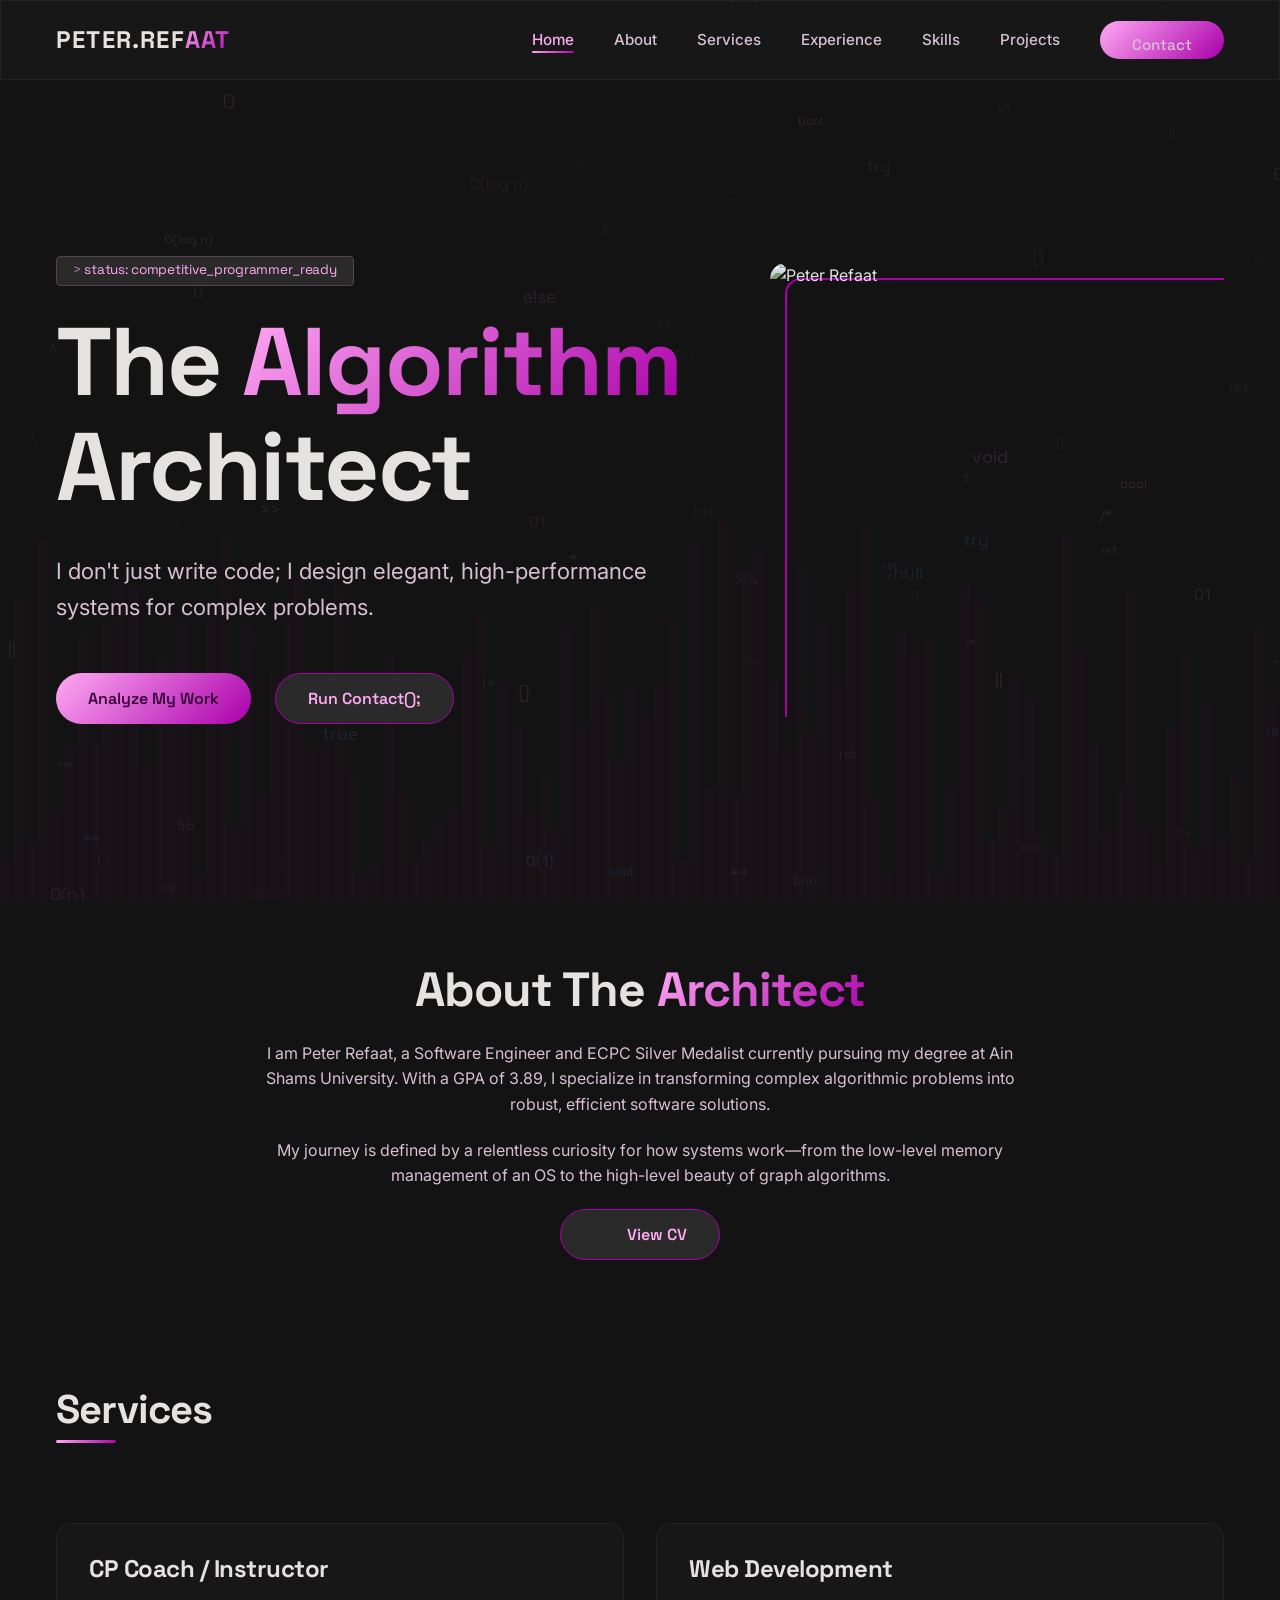
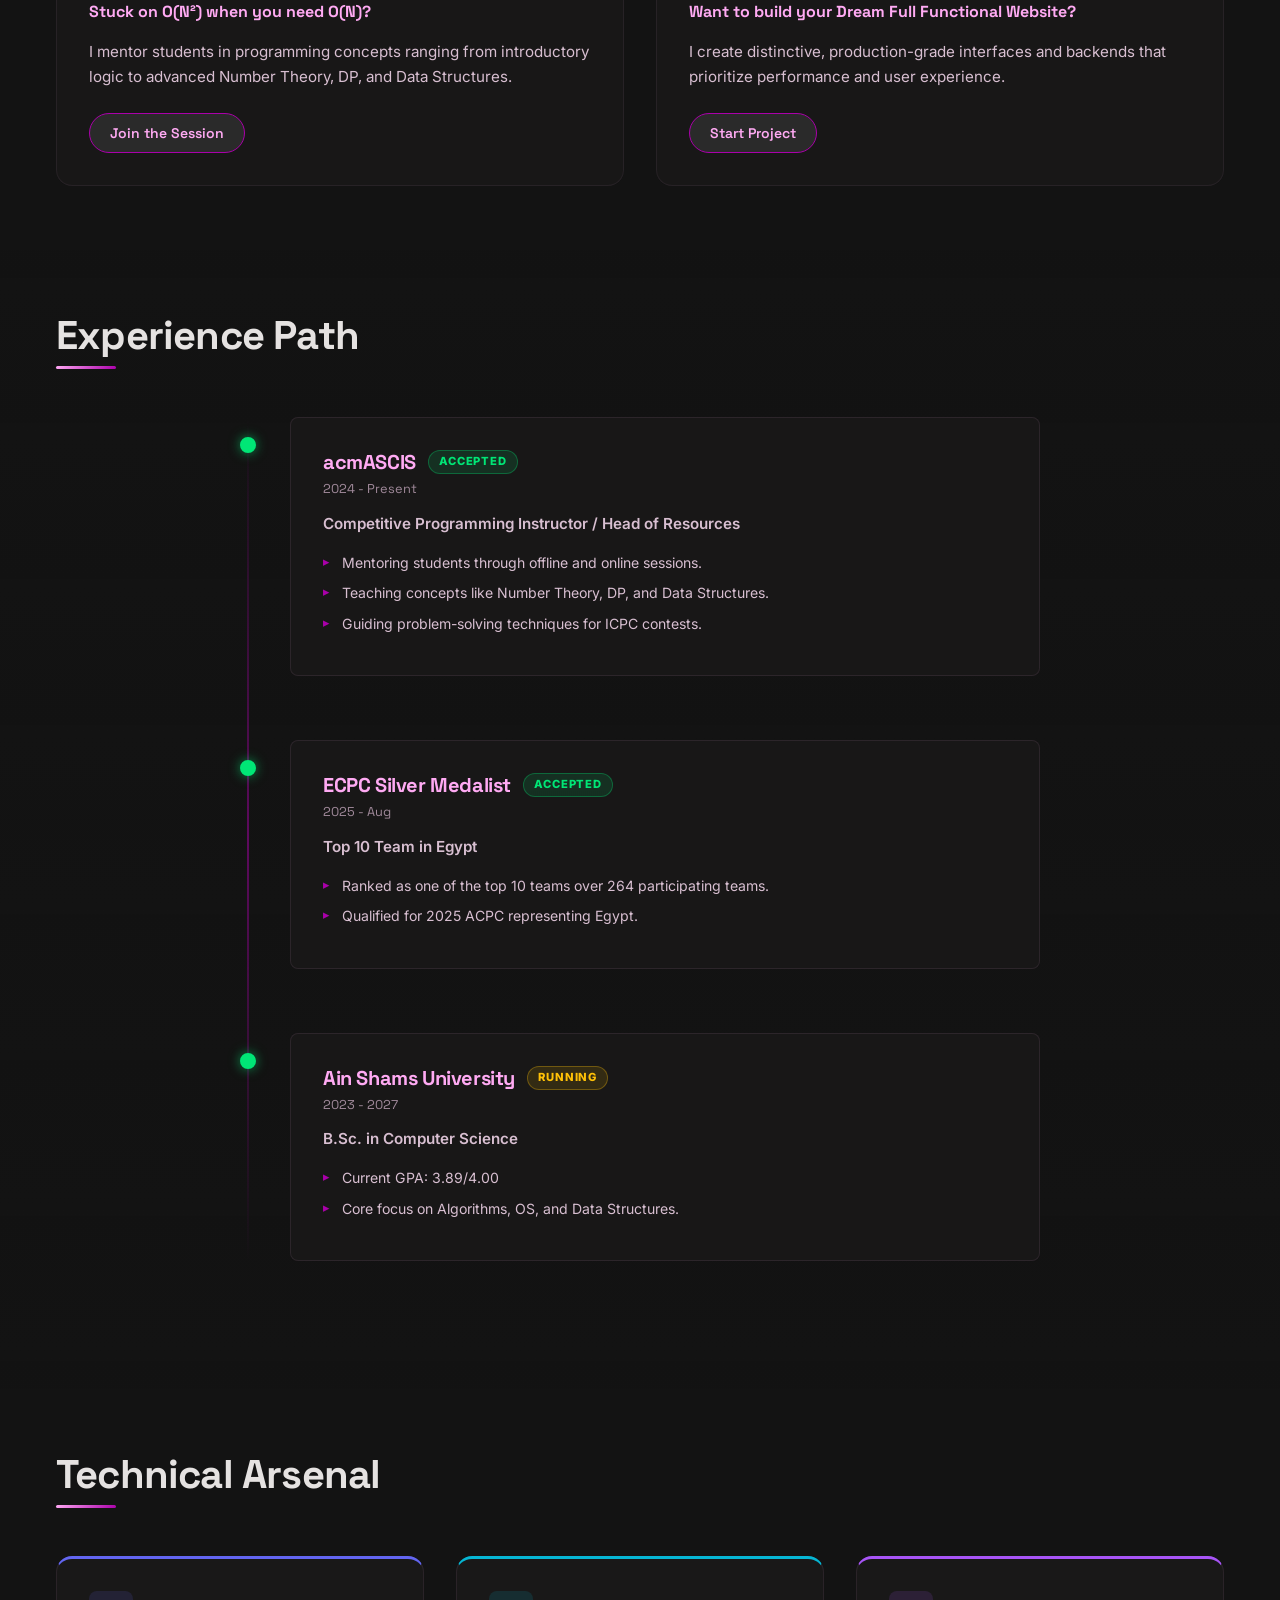
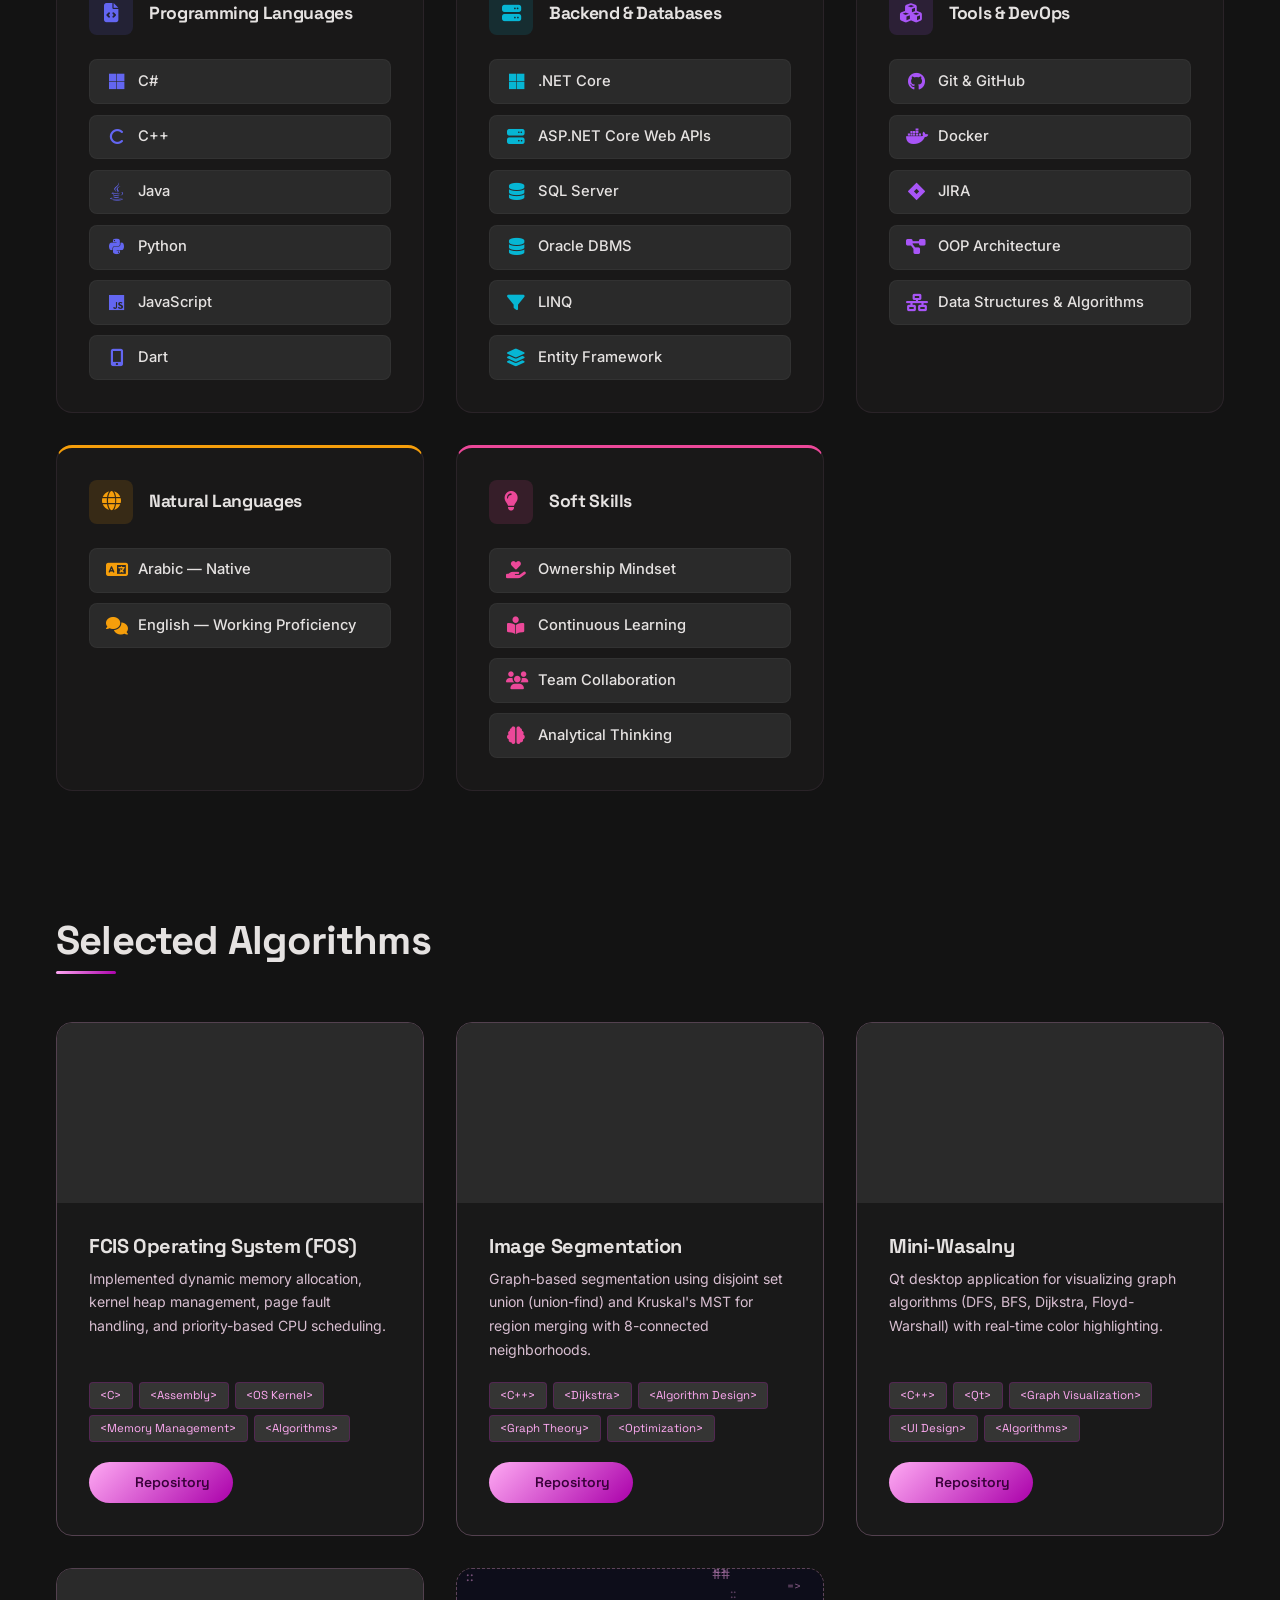
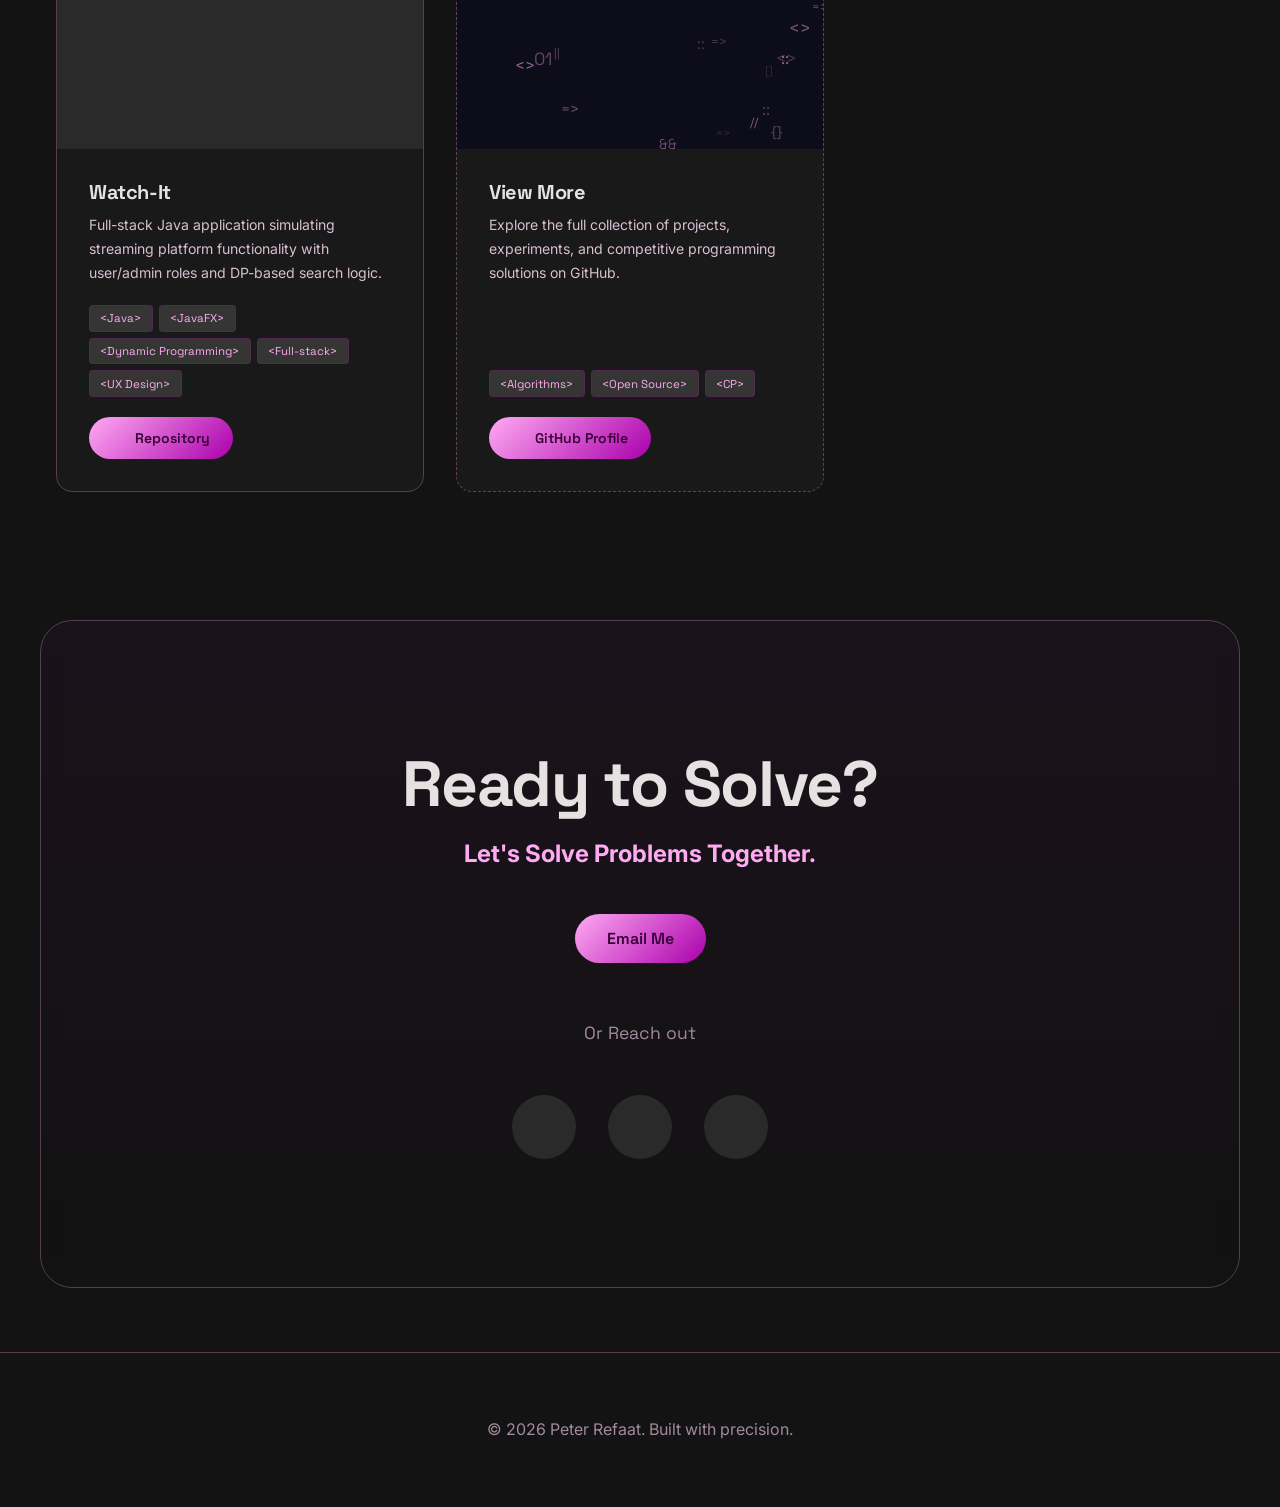
==== commit cb0d097c: "v3" ====
--- a/index.html
+++ b/index.html
@@ -10,6 +10,9 @@
     <link rel="preconnect" href="https://fonts.googleapis.com">
     <link rel="preconnect" href="https://fonts.gstatic.com" crossorigin>
     
+    <!-- Font Awesome CDN (for skill icons) -->
+    <link rel="stylesheet" href="https://cdnjs.cloudflare.com/ajax/libs/font-awesome/6.5.0/css/all.min.css">
+
     <!-- Core CSS -->
     <link rel="stylesheet" href="styles/main.css">
     
@@ -26,6 +29,9 @@
     <script src="https://unpkg.com/lucide@latest"></script>
 </head>
 <body>
+
+    <!-- Flying Code Background Canvas -->
+    <canvas id="code-rain-canvas"></canvas>
 
     <!-- Header / Navbar -->
     <header class="glass" id="main-header">
@@ -65,7 +71,7 @@
                 </div>
                 <div class="hero-image reveal">
                     <div class="image-wrapper">
-                        <img src="profile.jpg" alt="Peter Refaat">
+                        <img src="assets/profile.jpg" alt="Peter Refaat">
                         <div class="image-accent"></div>
                     </div>
                 </div>
@@ -173,5 +179,8 @@
     <script src="js/sections/experience.js"></script>
     <script src="js/sections/skills.js"></script>
     <script src="js/sections/projects.js"></script>
+
+    <!-- Background animation -->
+    <script src="js/codeRain.js"></script>
 </body>
-</html>
+</html>
--- a/styles/main.css
+++ b/styles/main.css
@@ -1,34 +1,41 @@
 @import url('https://fonts.googleapis.com/css2?family=Inter:ital,opsz,wght@0,14..32,100..900;1,14..32,100..900&family=Space+Grotesk:wght@300..700&display=swap');
 
 :root {
-    /* Colors - Derived from Stitch Project 14314188583192482687 */
+    /* Colors */
     --bg-base: #131313;
     --bg-surface-low: #1c1b1b;
     --bg-surface-high: #2a2a2a;
     --bg-surface-highest: #353534;
-    
+
     --primary: #ffaaf3;
     --primary-alt: #aa00aa;
     --primary-gradient: linear-gradient(135deg, #ffaaf3 0%, #aa00aa 100%);
-    
+
     --text-primary: #e5e2e1;
     --text-secondary: #d8bfd1;
     --text-muted: #a18a9b;
-    
+
     --outline: #53414f;
     --error: #ffb4ab;
-    
+
+    /* Extra accent colors for skill icons */
+    --clr-accent: #6366f1;
+    --clr-cyan: #06b6d4;
+    --clr-purple: #a855f7;
+    --clr-amber: #f59e0b;
+    --clr-pink: #ec4899;
+
     /* Spacing */
     --space-xs: 0.5rem;
     --space-sm: 1rem;
     --space-md: 2rem;
     --space-lg: 4rem;
     --space-xl: 8rem;
-    
+
     /* Shadows */
     --shadow-soft: 0 20px 40px rgba(0, 0, 0, 0.4);
     --primary-glow: 0 0 15px rgba(170, 0, 170, 0.3);
-    
+
     /* Radii */
     --radius-sm: 0.25rem;
     --radius-md: 0.5rem;
@@ -46,7 +53,8 @@
 
 html {
     scroll-behavior: smooth;
-    scroll-padding-top: max(80px, 10vh);
+    /* Fixed scroll-padding to account for sticky header height */
+    scroll-padding-top: 80px;
 }
 
 body {
@@ -57,6 +65,17 @@
     overflow-x: hidden;
 }
 
+/* Full-page background code rain canvas */
+#code-rain-canvas {
+    position: fixed;
+    top: 0;
+    left: 0;
+    width: 100%;
+    height: 100%;
+    z-index: -1;
+    pointer-events: none;
+}
+
 h1, h2, h3, h4, .font-heading {
     font-family: 'Space Grotesk', sans-serif;
     line-height: 1.1;
@@ -76,16 +95,18 @@
 }
 
 .glass {
-    background: rgba(53, 53, 52, 0.4);
+    background: rgba(28, 27, 27, 0.7);
     backdrop-filter: blur(12px);
     -webkit-backdrop-filter: blur(12px);
-    border: 1px solid rgba(83, 65, 79, 0.2);
-}
-
+    border: 1px solid rgba(83, 65, 79, 0.25);
+}
+
+/* Buttons */
 .btn {
     display: inline-flex;
     align-items: center;
     justify-content: center;
+    gap: 0.5rem;
     padding: 0.75rem 2rem;
     border-radius: var(--radius-xl);
     font-weight: 600;
@@ -93,6 +114,7 @@
     transition: all 0.3s ease;
     text-decoration: none;
     font-family: 'Space Grotesk', sans-serif;
+    border: none;
 }
 
 .btn-primary {
@@ -101,7 +123,7 @@
 }
 
 .btn-primary:hover {
-    box-shadow: var(--primary-glow);
+    box-shadow: var(--primary-glow), 0 8px 24px rgba(170, 0, 170, 0.25);
     transform: translateY(-2px);
 }
 
@@ -113,6 +135,12 @@
 
 .btn-secondary:hover {
     background: var(--bg-surface-highest);
+    transform: translateY(-2px);
+}
+
+.btn-sm {
+    padding: 0.5rem 1.25rem;
+    font-size: 0.875rem;
 }
 
 .text-gradient {
@@ -123,11 +151,13 @@
     display: inline-block;
 }
 
-/* Animations */
+/* ---- Animations ---- */
+
+/* Scroll reveal */
 .reveal {
     opacity: 0;
-    transform: translateY(20px);
-    transition: opacity 0.8s ease, transform 0.8s ease;
+    transform: translateY(24px);
+    transition: opacity 0.7s ease, transform 0.7s ease;
 }
 
 .reveal.active {
@@ -135,11 +165,53 @@
     transform: translateY(0);
 }
 
-.text-center {
-    text-align: center;
-}
+/* Fade-in-up for staggered elements */
+@keyframes fadeInUp {
+    from { opacity: 0; transform: translateY(30px); }
+    to   { opacity: 1; transform: translateY(0); }
+}
+
+/* Pulse glow for primary accent */
+@keyframes pulseGlow {
+    0%, 100% { box-shadow: 0 0 8px rgba(255, 170, 243, 0.3); }
+    50%       { box-shadow: 0 0 22px rgba(255, 170, 243, 0.7); }
+}
+
+/* Gradient shift */
+@keyframes gradientShift {
+    0%   { background-position: 0% 50%; }
+    50%  { background-position: 100% 50%; }
+    100% { background-position: 0% 50%; }
+}
+
+/* Float animation */
+@keyframes float {
+    0%, 100% { transform: translateY(0px); }
+    50%       { transform: translateY(-10px); }
+}
+
+/* Blink cursor */
+@keyframes blink {
+    0%, 100% { opacity: 1; }
+    50%       { opacity: 0; }
+}
+
+/* Utility */
+.text-center { text-align: center; }
 
 .section-title {
-    font-size: 2.5rem;
+    font-size: clamp(1.8rem, 4vw, 2.5rem);
     margin-bottom: 3rem;
-}
+    position: relative;
+    display: inline-block;
+}
+
+.section-title::after {
+    content: '';
+    display: block;
+    width: 60px;
+    height: 3px;
+    background: var(--primary-gradient);
+    margin-top: 0.5rem;
+    border-radius: var(--radius-full);
+}
--- a/styles/sections/home.css
+++ b/styles/sections/home.css
@@ -5,6 +5,11 @@
     position: relative;
     overflow: hidden;
     padding-top: 80px;
+}
+
+/* Hero image floats gently */
+.hero-image {
+    animation: float 5s ease-in-out infinite;
 }
 
 .algorithm-bg {
@@ -78,6 +83,8 @@
     z-index: 1000;
     padding: 1.25rem 0;
     transition: all 0.3s ease;
+    backdrop-filter: blur(16px);
+    -webkit-backdrop-filter: blur(16px);
 }
 
 #main-header nav {
@@ -105,9 +112,32 @@
     font-weight: 500;
     font-size: 0.95rem;
     transition: color 0.3s ease;
+    position: relative;
+    padding-bottom: 2px;
+}
+
+.nav-links a::after {
+    content: '';
+    position: absolute;
+    bottom: -2px;
+    left: 0;
+    width: 0;
+    height: 2px;
+    background: var(--primary-gradient);
+    border-radius: var(--radius-full);
+    transition: width 0.3s ease;
 }
 
 .nav-links a:hover {
+    color: var(--primary);
+}
+
+.nav-links a:hover::after,
+.nav-links a.active::after {
+    width: 100%;
+}
+
+.nav-links a.active {
     color: var(--primary);
 }
 
--- a/styles/sections/experience.css
+++ b/styles/sections/experience.css
@@ -1,35 +1,52 @@
+/* ===== Experience Section ===== */
 #experience {
     position: relative;
-    padding: calc(var(--space-xl) * 2) 0;
+    padding: var(--space-lg) 0;
     overflow: hidden;
 }
 
-/* Background overlay with filters */
+/* Background overlay — desaturated, dark-tinted, fits color theme */
 #experience::before {
     content: '';
     position: absolute;
-    top: 0;
-    left: 0;
-    right: 0;
-    bottom: 0;
+    inset: 0;
     background-image: url('../../assets/medal backg.jpg');
     background-size: cover;
-    background-position: center;
+    background-position: center top;
     background-attachment: fixed;
-    filter: brightness(0.8) contrast(1.1) saturate(0.7);
-    mix-blend-mode: darken;
+    /* Darken + tint to match purple theme, keep image visible but subtle */
+    filter: brightness(0.35) saturate(0.4) hue-rotate(280deg);
+    z-index: 0;
     pointer-events: none;
-    z-index: 0;
-    /* Keep behind content but above background color if needed */
 }
 
-/* Ensure the wrapper has a solid BG base if needed, or rely on root */
+/* Dark gradient overlay for extra readability */
+#experience::after {
+    content: '';
+    position: absolute;
+    inset: 0;
+    background: linear-gradient(
+        to bottom,
+        rgba(19, 19, 19, 0.75) 0%,
+        rgba(19, 19, 19, 0.55) 50%,
+        rgba(19, 19, 19, 0.75) 100%
+    );
+    z-index: 0;
+    pointer-events: none;
+}
+
+/* Section heading must sit above both pseudo-elements */
+#experience .section-title {
+    position: relative;
+    z-index: 1;
+}
+
+/* Timeline layout */
 .timeline {
     position: relative;
     z-index: 1;
-    /* Stay above the pseudo-element background */
     max-width: 800px;
-    margin: var(--space-md) auto;
+    margin: 0 auto;
     padding-left: 50px;
 }
 
@@ -40,97 +57,129 @@
     top: 0;
     bottom: 0;
     width: 2px;
-    background: var(--bg-surface-high);
+    background: linear-gradient(to bottom, transparent, var(--primary-alt), transparent);
+    opacity: 0.5;
 }
 
+/* Individual timeline entries */
 .timeline-item {
     position: relative;
     margin-bottom: var(--space-lg);
 }
 
+/* The dot on the timeline line */
 .timeline-dot {
     position: absolute;
     left: -50px;
-    top: 0;
+    top: 1.25rem;
     width: 16px;
     height: 16px;
     background: var(--bg-surface-high);
     border: 2px solid var(--primary-alt);
     border-radius: 50%;
     z-index: 2;
+    transition: all 0.3s ease;
 }
 
 .timeline-item.active .timeline-dot {
-    background: #00FF00;
-    /* CP Accepted Green */
-    box-shadow: 0 0 10px rgba(0, 255, 0, 0.5);
-    border-color: #00FF00;
+    background: #00e676;
+    border-color: #00e676;
+    box-shadow: 0 0 12px rgba(0, 230, 118, 0.6);
+    animation: pulseGlow 2s ease-in-out infinite;
 }
 
-.verdict-badge {
-    position: absolute;
-    left: -46px;
-    /* Align to the left beside the main dot/line */
-    top: 30px;
-    /* Sits just underneath the top dot */
-    padding: 2px 6px;
-    border-radius: 4px;
-    font-size: 0.65rem;
-    font-weight: 800;
-    background: rgba(0, 255, 0, 0.1);
-    color: #4CAF50;
-    white-space: nowrap;
-    transform: rotate(-90deg);
-    transform-origin: left top;
-    box-shadow: 0 0 5px rgba(0, 0, 0, 0.8);
-    z-index: 3;
-}
-
-.verdict-badge.running {
-    background: rgba(255, 193, 7, 0.1);
-    color: #FFC107;
-}
-
+/* The card itself */
 .timeline-content {
-    background: rgba(19, 19, 19, 0.85);
-    /* Slightly transparent to see medal */
-    backdrop-filter: blur(8px);
     padding: var(--space-md);
     border-radius: var(--radius-md);
-    border: 1px solid var(--outline);
-    transition: transform 0.3s ease;
+    border: 1px solid rgba(83, 65, 79, 0.35);
+    transition: transform 0.3s ease, border-color 0.3s ease, box-shadow 0.3s ease;
+    animation: fadeInUp 0.6s ease both;
 }
 
 .timeline-item:hover .timeline-content {
-    transform: translateX(10px);
+    transform: translateX(8px);
     border-color: var(--primary-alt);
+    box-shadow: -4px 0 20px rgba(170, 0, 170, 0.15);
 }
 
-.timeline-date {
-    font-size: 0.85rem;
-    color: var(--text-muted);
-    font-family: 'Space Grotesk', sans-serif;
-    margin-bottom: 0.5rem;
+/* Card header row: title + badge */
+.timeline-header {
+    margin-bottom: 0.75rem;
+}
+
+.timeline-title-row {
+    display: flex;
+    align-items: center;
+    flex-wrap: wrap;
+    gap: 0.75rem;
+    margin-bottom: 0.3rem;
 }
 
 .timeline-content h3 {
     font-size: 1.25rem;
     color: var(--primary);
+    margin: 0;
+}
+
+/* Verdict badge — INSIDE the card header */
+.verdict-badge {
+    display: inline-flex;
+    align-items: center;
+    padding: 2px 10px;
+    border-radius: var(--radius-full);
+    font-size: 0.7rem;
+    font-weight: 800;
+    letter-spacing: 0.08em;
+    text-transform: uppercase;
+}
+
+.verdict-badge.verdict-accepted {
+    background: rgba(0, 230, 118, 0.12);
+    color: #00e676;
+    border: 1px solid rgba(0, 230, 118, 0.3);
+}
+
+.verdict-badge.verdict-running {
+    background: rgba(255, 193, 7, 0.12);
+    color: #ffc107;
+    border: 1px solid rgba(255, 193, 7, 0.3);
+    animation: blink 2.5s ease-in-out infinite;
+}
+
+/* Date */
+.timeline-date {
+    font-size: 0.8rem;
+    color: var(--text-muted);
+    font-family: 'Space Grotesk', sans-serif;
+}
+
+/* Role subtitle */
+.timeline-role {
+    font-weight: 600;
+    color: var(--text-secondary);
+    margin-bottom: 1rem;
+    font-size: 0.95rem;
+}
+
+/* Bullet details */
+.timeline-details {
+    font-size: 0.88rem;
+    color: var(--text-secondary);
+    list-style: none;
+    padding: 0;
+}
+
+.timeline-details li {
+    padding-left: 1.2rem;
+    position: relative;
     margin-bottom: 0.5rem;
 }
 
-.timeline-role {
-    font-weight: 600;
-    color: var(--text-primary);
-    margin-bottom: 1rem;
-}
-
-.timeline-details {
-    font-size: 0.9rem;
-    color: var(--text-secondary);
-    list-style-position: inside;
-}
-
-.timeline-details li {
-    margin-bottom: 0.5rem;
+.timeline-details li::before {
+    content: '▸';
+    position: absolute;
+    left: 0;
+    color: var(--primary-alt);
+    font-size: 0.8rem;
 }
--- a/styles/sections/skills.css
+++ b/styles/sections/skills.css
@@ -1,168 +1,91 @@
-/* Skills Section */
+/* ===== Skills Section ===== */
 .skills-container {
-    display: flex;
-    flex-wrap: wrap;
-    justify-content: center;
-    gap: var(--space-xl);
-    max-width: 1000px;
-    margin: 0 auto;
-    position: relative;
+    display: grid;
+    grid-template-columns: repeat(auto-fit, minmax(285px, 1fr));
+    gap: var(--space-md);
 }
 
+/* Skill category card */
 .skill-category {
-    background: var(--bg-surface-low);
+    background: rgba(28, 27, 27, 0.75);
+    backdrop-filter: blur(12px);
+    -webkit-backdrop-filter: blur(12px);
     padding: var(--space-md);
-    border-radius: 40px; /* Graph node bubble shape */
-    border: 2px solid var(--primary);
-    position: relative;
-    flex: 1 1 300px;
-    max-width: 400px;
-    text-align: center;
-    box-shadow: 0 10px 30px rgba(0, 0, 0, 0.5);
-    backdrop-filter: blur(10px);
+    border-radius: var(--radius-lg);
+    border: 1px solid rgba(83, 65, 79, 0.3);
+    border-top: 3px solid var(--cat-accent, var(--primary));
+    transition: transform 0.3s ease, box-shadow 0.3s ease;
 }
 
-.skill-category::after {
-    /* Visual connection lines to center */
-    content: '';
-    position: absolute;
-    width: 2px;
-    height: 40px;
-    background: var(--primary);
-    top: -40px;
-    left: 50%;
-    transform: translateX(-50%);
-    z-index: -1;
-    opacity: 0.3;
+.skill-category:hover {
+    transform: translateY(-6px);
+    box-shadow: 0 16px 40px rgba(0, 0, 0, 0.4);
+}
+
+/* Category header: icon bubble + title */
+.skill-category-header {
+    display: flex;
+    align-items: center;
+    gap: 1rem;
+    margin-bottom: 1.5rem;
+}
+
+.skill-category-icon {
+    width: 44px;
+    height: 44px;
+    border-radius: var(--radius-md);
+    display: flex;
+    align-items: center;
+    justify-content: center;
+    font-size: 1.2rem;
+    flex-shrink: 0;
+    transition: transform 0.3s ease;
+}
+
+.skill-category:hover .skill-category-icon {
+    transform: rotate(10deg) scale(1.1);
 }
 
 .skill-category h3 {
-    margin-bottom: 1.5rem;
-    font-size: 1.25rem;
-    color: var(--primary);
+    font-size: 1.1rem;
+    color: var(--text-primary);
+    margin: 0;
+}
+
+/* Skill list */
+.skill-list {
+    list-style: none;
+    display: flex;
+    flex-direction: column;
+    gap: 0.65rem;
+    padding: 0;
+    margin: 0;
+}
+
+/* Individual skill item */
+.skill-item {
     display: flex;
     align-items: center;
-    justify-content: center;
     gap: 0.75rem;
-}
-
-.skill-list {
-    display: flex;
-    flex-direction: column;
-    gap: 12px;
-}
-
-.skill-item {
     background: var(--bg-surface-high);
-    padding: 0.75rem 1rem;
-    border-radius: 20px; /* Inner bubbles */
-    font-size: 0.95rem;
-    border: 1px dashed var(--primary-alt);
+    padding: 0.6rem 1rem;
+    border-radius: var(--radius-md);
+    border: 1px solid rgba(255, 255, 255, 0.04);
+    font-size: 0.92rem;
     color: var(--text-primary);
-    display: flex;
-    align-items: center;
-    justify-content: center;
     font-weight: 500;
-    gap: 10px;
-    transition: transform 0.2s ease, border-style 0.2s;
+    transition: transform 0.2s ease, background 0.2s ease;
+    cursor: default;
 }
 
 .skill-item:hover {
-    transform: scale(1.05);
-    border-style: solid;
+    transform: translateX(6px);
+    background: var(--bg-surface-highest);
 }
 
 .skill-item-icon {
-    font-size: 1.2rem;
-    color: var(--primary);
+    font-size: 1.1rem;
     flex-shrink: 0;
+    width: 20px;
+    text-align: center;
 }
-
-/* Projects Section */
-.projects-grid {
-    display: grid;
-    grid-template-columns: repeat(auto-fit, minmax(320px, 1fr));
-    gap: var(--space-md);
-}
-
-.project-card {
-    background: var(--bg-surface-low);
-    border-radius: var(--radius-lg);
-    overflow: hidden;
-    border: 1px solid var(--outline);
-    transition: all 0.3s ease;
-}
-
-.project-card:hover {
-    transform: translateY(-8px);
-    border-color: var(--primary-alt);
-}
-
-.project-image {
-    width: 100%;
-    height: 200px;
-    background: var(--bg-surface-high);
-    display: flex;
-    align-items: center;
-    justify-content: center;
-    position: relative;
-    overflow: hidden;
-}
-
-.project-image i {
-    width: 64px;
-    height: 64px;
-    opacity: 0.2;
-}
-
-.project-info {
-    padding: var(--space-md);
-}
-
-.project-info h3 {
-    font-size: 1.4rem;
-    margin-bottom: 0.75rem;
-}
-
-.project-info p {
-    font-size: 0.9rem;
-    color: var(--text-secondary);
-    margin-bottom: 1.5rem;
-    min-height: 3.6em;
-}
-
-.project-tags {
-    display: flex;
-    flex-wrap: wrap;
-    gap: 8px;
-    margin-bottom: 1.5rem;
-}
-
-.tag {
-    font-family: 'Space Grotesk', sans-serif;
-    font-size: 0.75rem;
-    background: var(--bg-surface-highest);
-    padding: 0.2rem 0.6rem;
-    border-radius: 4px;
-    color: var(--primary);
-    border: 1px solid rgba(170, 0, 170, 0.2);
-}
-
-.project-links {
-    display: flex;
-    gap: 1rem;
-}
-
-.project-link {
-    text-decoration: none;
-    color: var(--text-primary);
-    font-size: 0.9rem;
-    font-weight: 600;
-    display: flex;
-    align-items: center;
-    gap: 5px;
-}
-
-.project-link:hover {
-    color: var(--primary);
-}
--- a/styles/sections/projects.css
+++ b/styles/sections/projects.css
@@ -1,7 +1,7 @@
-/* Projects Section - Inherited from common styles but specific adjustments here */
+/* ===== Projects Section ===== */
 .projects-grid {
     display: grid;
-    grid-template-columns: repeat(auto-fit, minmax(min(100%, 320px), 1fr));
+    grid-template-columns: repeat(auto-fit, minmax(min(100%, 300px), 1fr));
     gap: var(--space-md);
 }
 
@@ -10,3 +10,161 @@
         grid-template-columns: 1fr;
     }
 }
+
+/* ---- Project Card ---- */
+.project-card {
+    background: rgba(28, 27, 27, 0.78);
+    backdrop-filter: blur(12px);
+    -webkit-backdrop-filter: blur(12px);
+    border-radius: var(--radius-lg);
+    overflow: hidden;
+    border: 1px solid var(--outline);
+    transition: transform 0.3s ease, box-shadow 0.3s ease, border-color 0.3s ease;
+    display: flex;
+    flex-direction: column;
+}
+
+.project-card:hover {
+    transform: translateY(-8px);
+    border-color: var(--primary-alt);
+    box-shadow: 0 20px 40px rgba(170, 0, 170, 0.15);
+}
+
+/* Card image / icon area */
+.project-image {
+    width: 100%;
+    height: 180px;
+    background: var(--bg-surface-high);
+    display: flex;
+    align-items: center;
+    justify-content: center;
+    position: relative;
+    overflow: hidden;
+}
+
+/* Gradient shimmer on hover */
+.project-image::after {
+    content: '';
+    position: absolute;
+    inset: 0;
+    background: linear-gradient(135deg, rgba(255, 170, 243, 0.05), rgba(170, 0, 170, 0.08));
+    opacity: 0;
+    transition: opacity 0.3s ease;
+}
+
+.project-card:hover .project-image::after {
+    opacity: 1;
+}
+
+.project-image [data-lucide] {
+    width: 56px;
+    height: 56px;
+    opacity: 0.18;
+    color: var(--primary);
+    transition: opacity 0.3s ease, transform 0.3s ease;
+}
+
+.project-card:hover .project-image [data-lucide] {
+    opacity: 0.35;
+    transform: scale(1.1);
+}
+
+/* "View More" card image — animated canvas background */
+.project-image--code {
+    background: #0d0d1a;
+    padding: 0;
+}
+
+.mini-code-canvas {
+    position: absolute;
+    inset: 0;
+    width: 100%;
+    height: 100%;
+}
+
+.view-more-overlay {
+    position: relative;
+    z-index: 1;
+    display: flex;
+    align-items: center;
+    justify-content: center;
+}
+
+.view-more-icon {
+    width: 56px !important;
+    height: 56px !important;
+    opacity: 0.6 !important;
+    color: var(--primary) !important;
+    filter: drop-shadow(0 0 12px rgba(255, 170, 243, 0.5));
+    animation: float 3s ease-in-out infinite;
+}
+
+/* "View More" card subtle distinction */
+.project-card--view-more {
+    border-style: dashed;
+    border-color: rgba(255, 170, 243, 0.3);
+}
+
+.project-card--view-more:hover {
+    border-style: solid;
+}
+
+/* Project info area */
+.project-info {
+    padding: var(--space-md);
+    display: flex;
+    flex-direction: column;
+    flex: 1;
+}
+
+.project-info h3 {
+    font-size: 1.25rem;
+    margin-bottom: 0.6rem;
+    color: var(--text-primary);
+}
+
+.project-info p {
+    font-size: 0.88rem;
+    color: var(--text-secondary);
+    margin-bottom: 1.25rem;
+    flex: 1;
+    line-height: 1.7;
+}
+
+/* Tags */
+.project-tags {
+    display: flex;
+    flex-wrap: wrap;
+    gap: 6px;
+    margin-bottom: 1.25rem;
+}
+
+.tag {
+    font-family: 'Space Grotesk', sans-serif;
+    font-size: 0.72rem;
+    background: var(--bg-surface-highest);
+    padding: 0.2rem 0.65rem;
+    border-radius: 4px;
+    color: var(--primary);
+    border: 1px solid rgba(170, 0, 170, 0.25);
+}
+
+/* ---- Repository = Primary Button ---- */
+.project-links {
+    display: flex;
+    gap: 0.75rem;
+    flex-wrap: wrap;
+}
+
+.project-repo-btn {
+    /* inherits .btn .btn-primary */
+    font-size: 0.875rem;
+    padding: 0.6rem 1.4rem;
+    border-radius: var(--radius-xl);
+}
+
+.project-repo-btn [data-lucide],
+.project-repo-btn svg {
+    width: 16px;
+    height: 16px;
+}
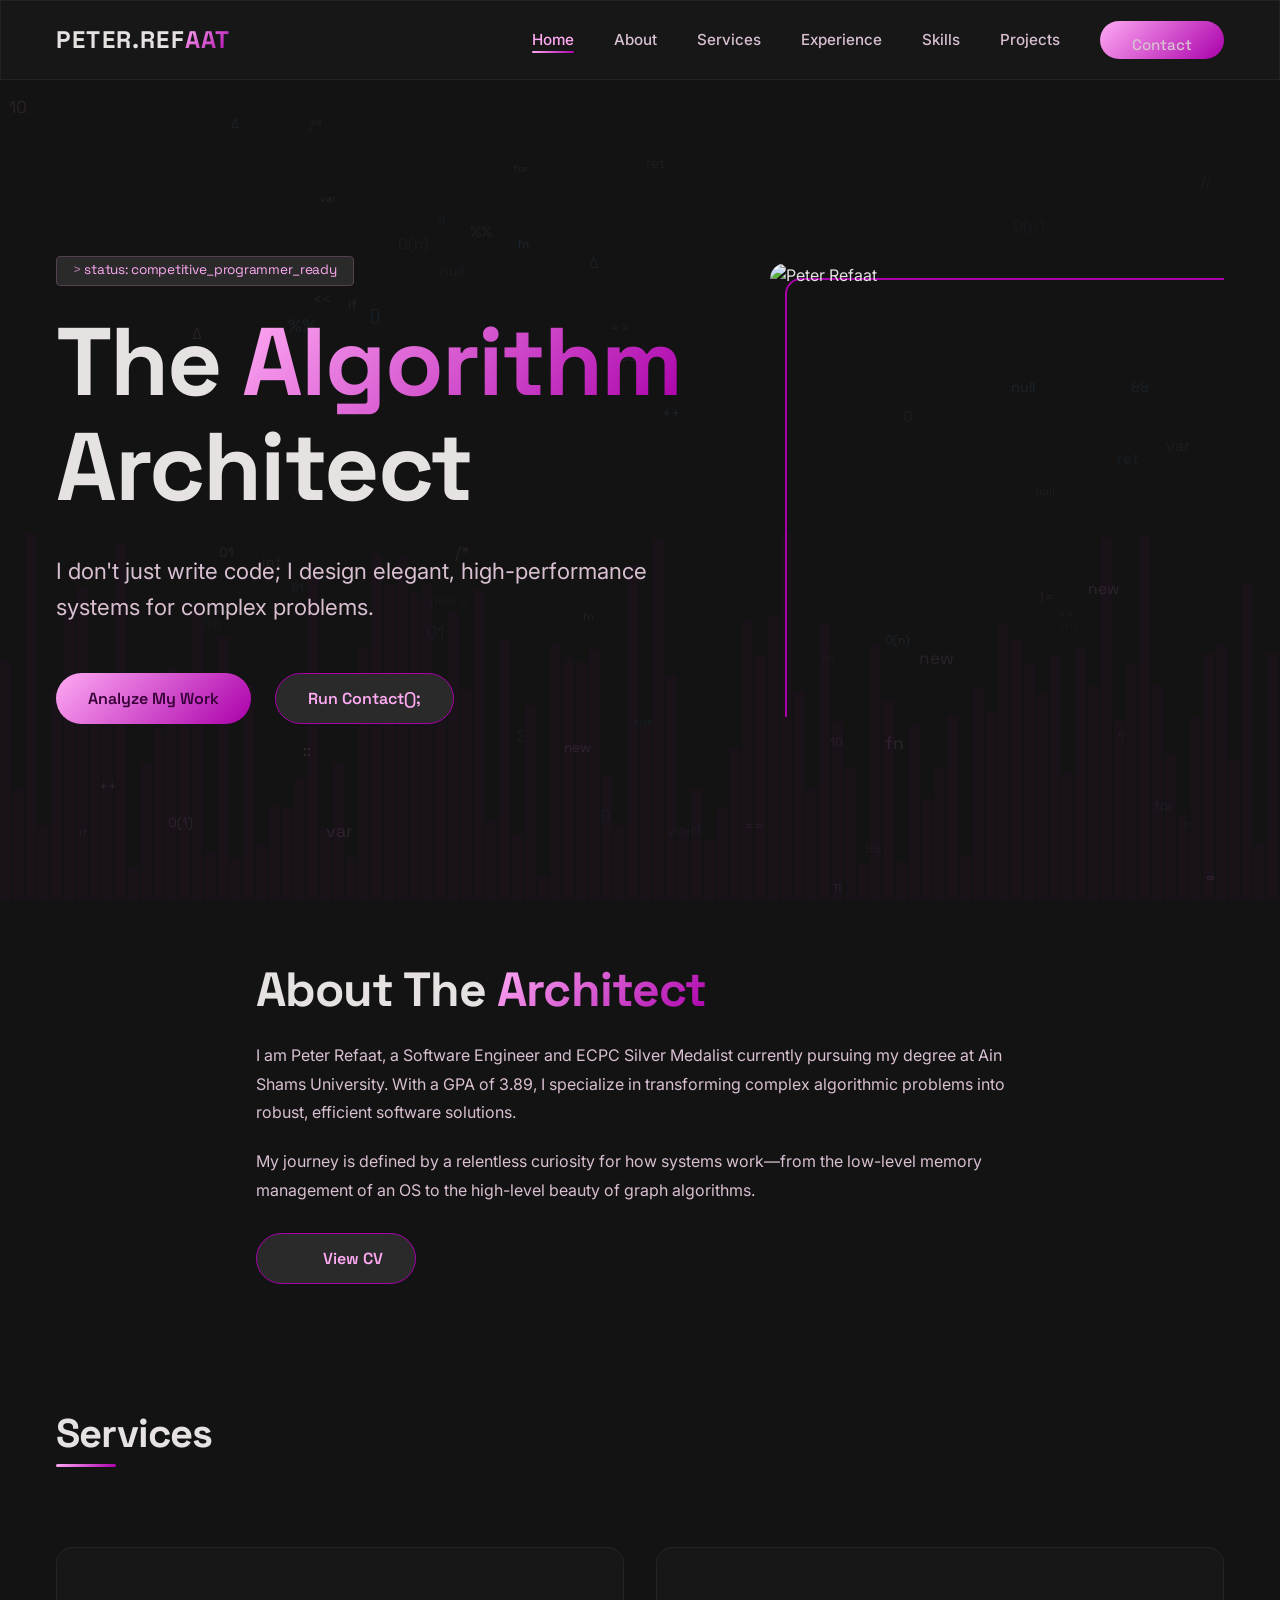
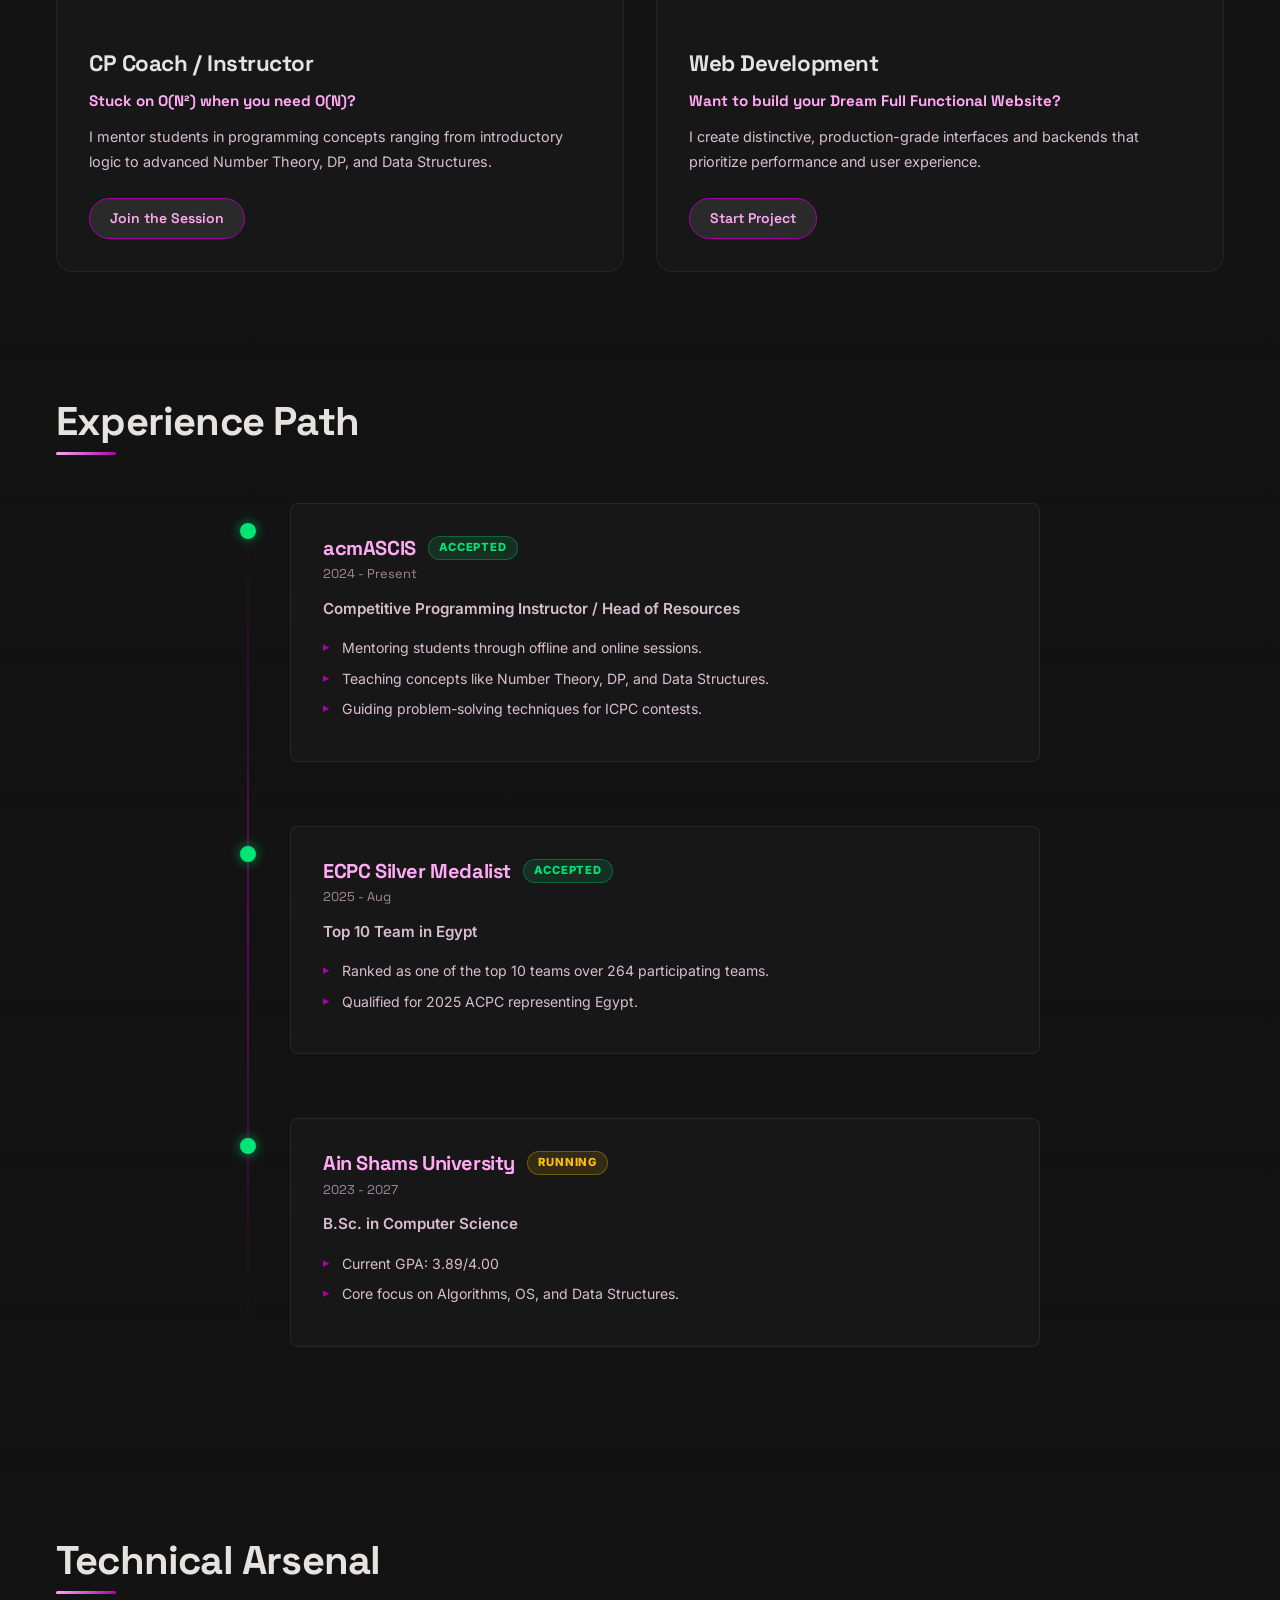
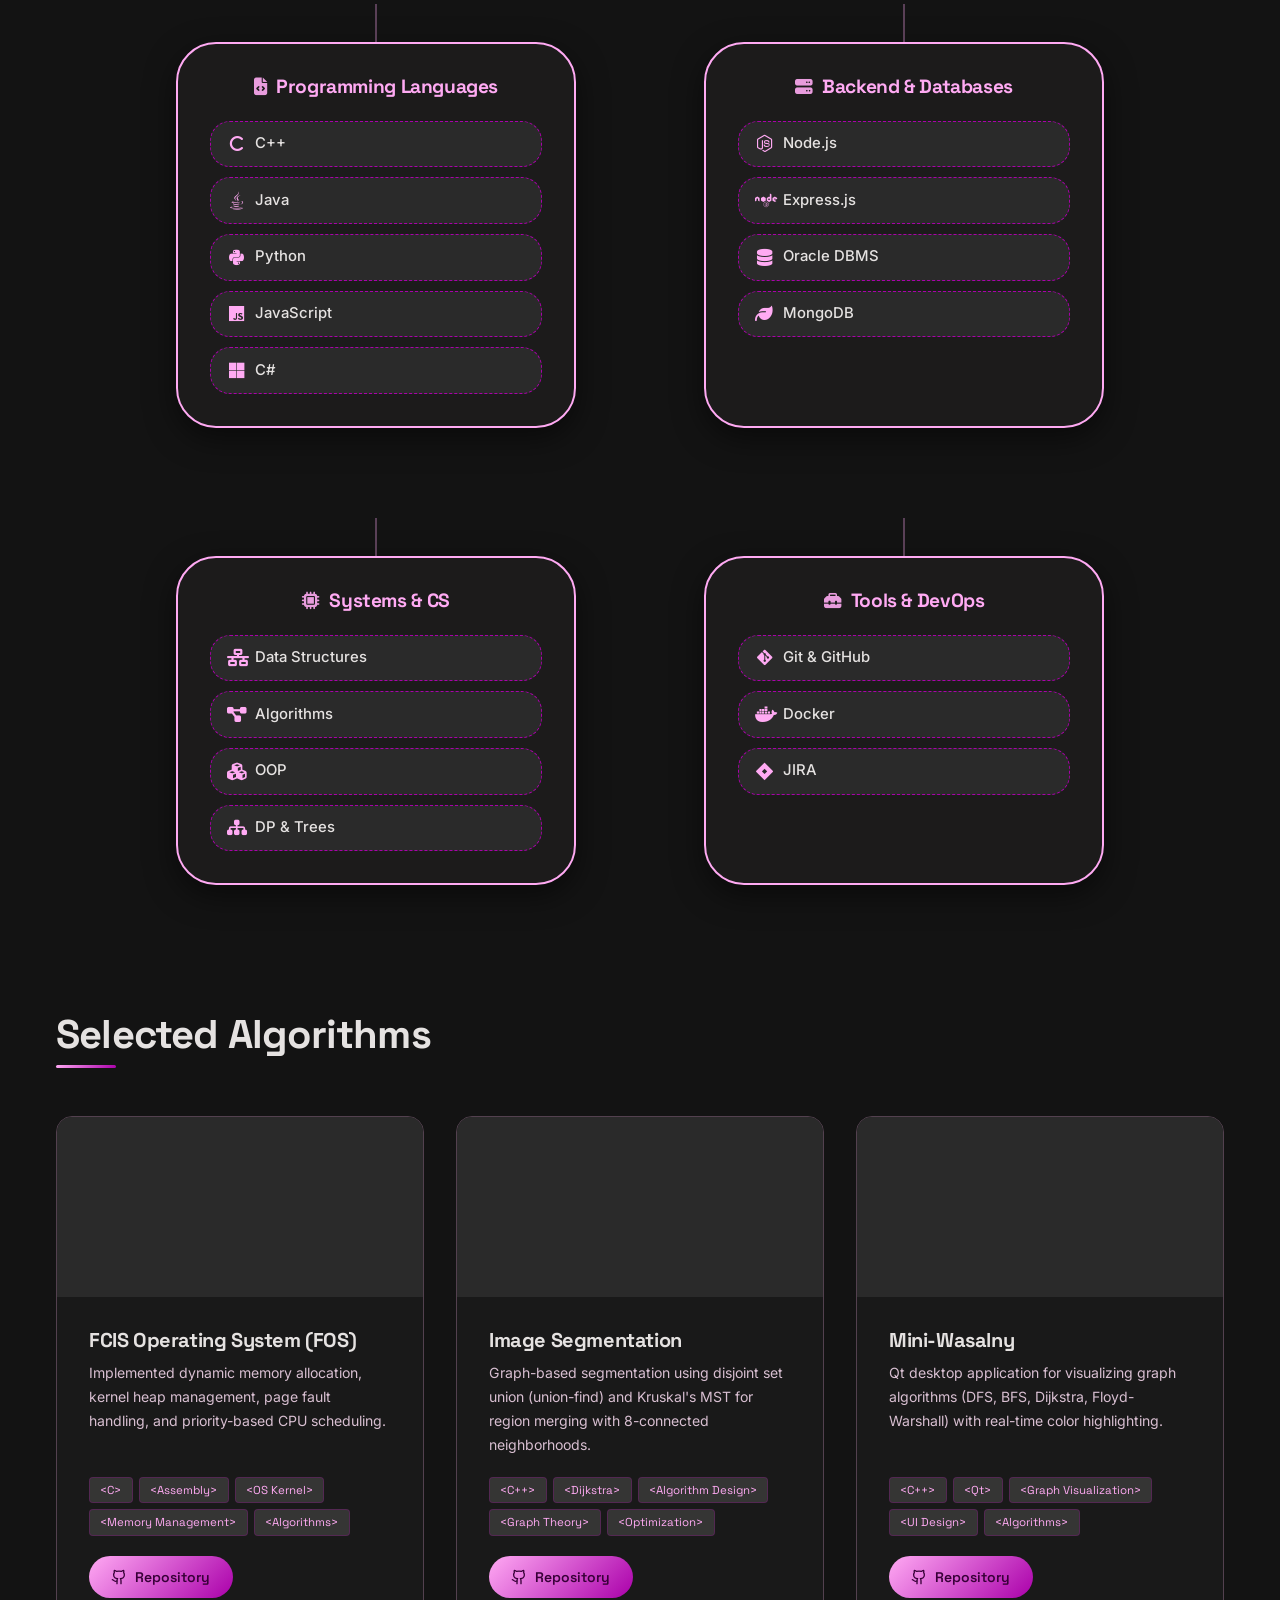
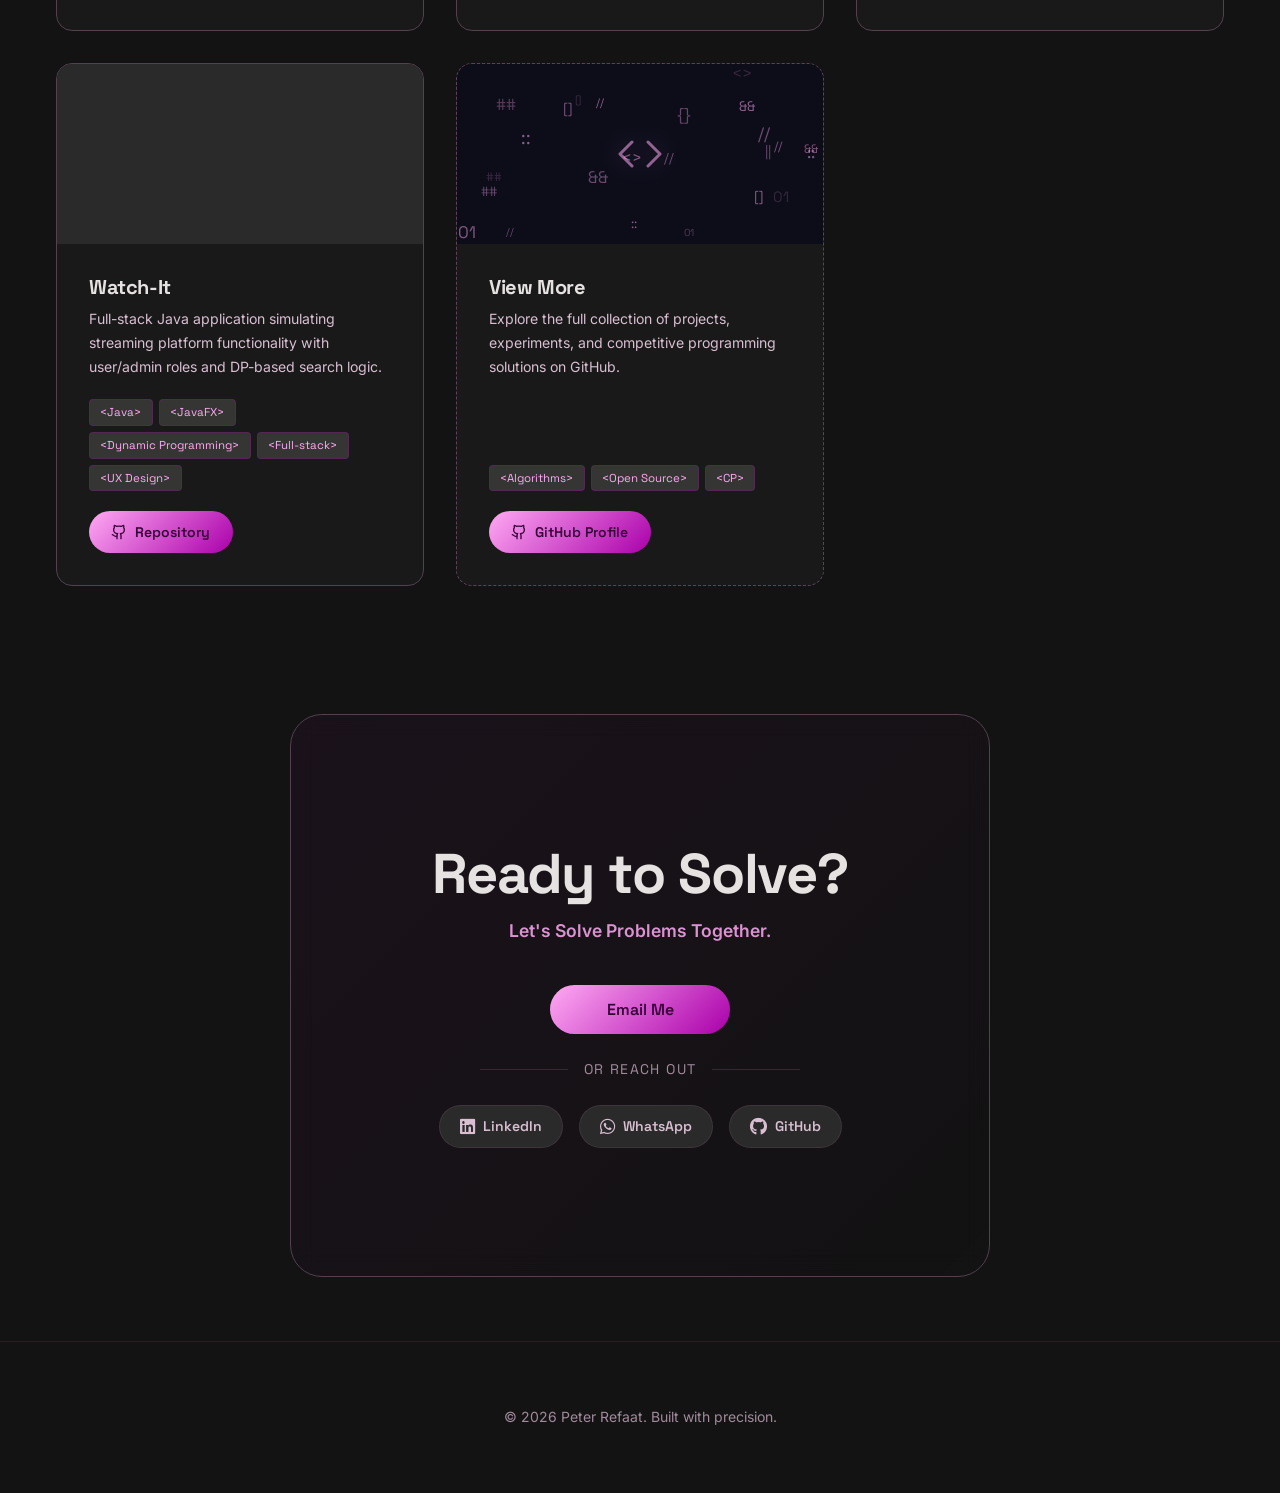
==== commit f8f29700: "v4 - fixing skills , icons" ====
--- a/index.html
+++ b/index.html
@@ -158,10 +158,20 @@
                     </div>
 
                     <div class="social-links">
-                        <a href="https://www.linkedin.com/in/peter-refaat" target="_blank" title="LinkedIn"><i data-lucide="linkedin"></i></a>
-                        <a href="https://wa.me/201279570580" target="_blank" title="WhatsApp"><i data-lucide="message-circle"></i></a>
-                        <a href="https://github.com/Peter-Refaat" target="_blank" title="GitHub"><i data-lucide="github"></i></a>
+                        <a href="https://www.linkedin.com/in/peter-refaat" target="_blank" class="social-link-btn" title="LinkedIn">
+                            <i class="fa-brands fa-linkedin"></i>
+                            <span>LinkedIn</span>
+                        </a>
+                        <a href="https://wa.me/201279570580" target="_blank" class="social-link-btn" title="+20 127 957 0580">
+                            <i class="fa-brands fa-whatsapp"></i>
+                            <span>WhatsApp</span>
+                        </a>
+                        <a href="https://github.com/Peter-Refaat" target="_blank" class="social-link-btn" title="GitHub">
+                            <i class="fa-brands fa-github"></i>
+                            <span>GitHub</span>
+                        </a>
                     </div>
+
                 </div>
             </div>
         </section>
--- a/styles/sections/about.css
+++ b/styles/sections/about.css
@@ -1,12 +1,28 @@
-/* About Section */
+/* ===== About Section ===== */
 .about-grid {
-    display: flex;
-    flex-direction: column;
     max-width: 800px;
     margin: 0 auto;
-    text-align: center;
+    text-align: left;
 }
 
+.about-text h2 {
+    font-size: clamp(2rem, 5vw, 3rem);
+    margin-bottom: 1.5rem;
+}
+
+.about-text p {
+    margin-bottom: 1.25rem;
+    color: var(--text-secondary);
+    line-height: 1.8;
+}
+
+/* CV button left-aligned */
+.about-text .btn {
+    margin-top: 0.5rem;
+    display: inline-flex;
+}
+
+/* Image (hero section) */
 .image-wrapper {
     position: relative;
     border-radius: var(--radius-lg);
@@ -18,13 +34,12 @@
     display: block;
     aspect-ratio: 1/1;
     object-fit: cover;
-    filter: grayscale(0.5);
-    transition: filter 0.5s ease;
+    /* transition: filter 0.5s ease; */
 }
 
-.image-wrapper:hover img {
+/* .image-wrapper:hover img {
     filter: grayscale(0);
-}
+} */
 
 .image-accent {
     position: absolute;
@@ -37,23 +52,8 @@
     z-index: -1;
 }
 
-.about-text h2 {
-    font-size: 3rem;
-    margin-bottom: 1.5rem;
-}
-
-.about-text p {
-    margin-bottom: 1.25rem;
-    color: var(--text-secondary);
-}
-
 @media (max-width: 768px) {
     .about-grid {
-        grid-template-columns: 1fr;
+        text-align: center;
     }
-    
-    .about-image {
-        max-width: 400px;
-        margin: 0 auto;
-    }
-}
+}
--- a/styles/sections/services.css
+++ b/styles/sections/services.css
@@ -1,4 +1,4 @@
-/* Services Section */
+/* ===== Services Section ===== */
 .services-grid {
     display: grid;
     grid-template-columns: repeat(auto-fit, minmax(min(100%, 300px), 1fr));
@@ -10,10 +10,13 @@
     padding: var(--space-md);
     border-radius: var(--radius-lg);
     transition: all 0.3s ease;
+    display: flex;
+    flex-direction: column;
+    align-items: flex-start; /* left-align all content */
 }
 
 .service-card:hover {
-    transform: translateY(-10px);
+    transform: translateY(-8px);
     border-color: var(--primary-alt);
     box-shadow: var(--shadow-soft);
 }
@@ -26,19 +29,27 @@
 }
 
 .service-card h3 {
-    font-size: 1.5rem;
-    margin-bottom: 1rem;
+    font-size: 1.4rem;
+    margin-bottom: 0.75rem;
 }
 
 .service-card .hook {
     font-weight: 700;
     color: var(--primary);
-    margin-bottom: 1rem;
+    margin-bottom: 0.75rem;
     font-family: 'Space Grotesk', sans-serif;
+    font-size: 0.95rem;
 }
 
 .service-card p:not(.hook) {
-    font-size: 0.95rem;
+    font-size: 0.9rem;
     color: var(--text-secondary);
+    line-height: 1.7;
     margin-bottom: 1.5rem;
+    flex: 1;
 }
+
+/* Button at the bottom of each card */
+.service-card .btn {
+    margin-top: auto;
+}
--- a/styles/sections/skills.css
+++ b/styles/sections/skills.css
@@ -1,91 +1,102 @@
-/* ===== Skills Section ===== */
+/* ===== Skills Section — Original bubble/graph-node design + icons ===== */
+
 .skills-container {
-    display: grid;
-    grid-template-columns: repeat(auto-fit, minmax(285px, 1fr));
-    gap: var(--space-md);
+    display: flex;
+    flex-wrap: wrap;
+    justify-content: center;
+    gap: var(--space-xl);
+    max-width: 1000px;
+    margin: 0 auto;
+    position: relative;
 }
 
-/* Skill category card */
+/* --- Category bubble card --- */
 .skill-category {
-    background: rgba(28, 27, 27, 0.75);
-    backdrop-filter: blur(12px);
-    -webkit-backdrop-filter: blur(12px);
+    background: var(--bg-surface-low);
     padding: var(--space-md);
-    border-radius: var(--radius-lg);
-    border: 1px solid rgba(83, 65, 79, 0.3);
-    border-top: 3px solid var(--cat-accent, var(--primary));
+    border-radius: 40px;
+    border: 2px solid var(--primary);
+    position: relative;
+    flex: 1 1 300px;
+    max-width: 400px;
+    text-align: center;
+    box-shadow: 0 10px 30px rgba(0, 0, 0, 0.5);
+    backdrop-filter: blur(10px);
+    -webkit-backdrop-filter: blur(10px);
     transition: transform 0.3s ease, box-shadow 0.3s ease;
 }
 
 .skill-category:hover {
     transform: translateY(-6px);
-    box-shadow: 0 16px 40px rgba(0, 0, 0, 0.4);
+    box-shadow: 0 16px 40px rgba(170, 0, 170, 0.2);
 }
 
-/* Category header: icon bubble + title */
-.skill-category-header {
-    display: flex;
-    align-items: center;
-    gap: 1rem;
-    margin-bottom: 1.5rem;
+/* Decorative connector line above each card */
+.skill-category::after {
+    content: '';
+    position: absolute;
+    width: 2px;
+    height: 40px;
+    background: var(--primary);
+    top: -40px;
+    left: 50%;
+    transform: translateX(-50%);
+    z-index: -1;
+    opacity: 0.3;
 }
 
-.skill-category-icon {
-    width: 44px;
-    height: 44px;
-    border-radius: var(--radius-md);
+/* Category title with icon */
+.skill-category h3 {
+    margin-bottom: 1.5rem;
+    font-size: 1.2rem;
+    color: var(--primary);
     display: flex;
     align-items: center;
     justify-content: center;
-    font-size: 1.2rem;
-    flex-shrink: 0;
-    transition: transform 0.3s ease;
+    gap: 0.6rem;
 }
 
-.skill-category:hover .skill-category-icon {
-    transform: rotate(10deg) scale(1.1);
+.skill-category h3 i {
+    font-size: 1.1rem;
+    opacity: 0.9;
 }
 
-.skill-category h3 {
-    font-size: 1.1rem;
-    color: var(--text-primary);
-    margin: 0;
+/* Skill items list */
+.skill-list {
+    display: flex;
+    flex-direction: column;
+    gap: 10px;
 }
 
-/* Skill list */
-.skill-list {
-    list-style: none;
-    display: flex;
-    flex-direction: column;
-    gap: 0.65rem;
-    padding: 0;
-    margin: 0;
-}
-
-/* Individual skill item */
+/* Individual skill pill */
 .skill-item {
+    background: var(--bg-surface-high);
+    padding: 0.65rem 1rem;
+    border-radius: 20px;
+    font-size: 0.93rem;
+    border: 1px dashed var(--primary-alt);
+    color: var(--text-primary);
     display: flex;
     align-items: center;
-    gap: 0.75rem;
-    background: var(--bg-surface-high);
-    padding: 0.6rem 1rem;
-    border-radius: var(--radius-md);
-    border: 1px solid rgba(255, 255, 255, 0.04);
-    font-size: 0.92rem;
-    color: var(--text-primary);
+    justify-content: flex-start;
+    gap: 0.65rem;
     font-weight: 500;
-    transition: transform 0.2s ease, background 0.2s ease;
+    transition: transform 0.2s ease, border-style 0.2s, background 0.2s;
     cursor: default;
+    text-align: left;
 }
 
 .skill-item:hover {
-    transform: translateX(6px);
+    transform: scale(1.04);
+    border-style: solid;
     background: var(--bg-surface-highest);
 }
 
+/* Per-skill icon */
 .skill-item-icon {
     font-size: 1.1rem;
+    color: var(--primary);
     flex-shrink: 0;
-    width: 20px;
+    width: 18px;
     text-align: center;
 }
--- a/styles/sections/cta.css
+++ b/styles/sections/cta.css
@@ -1,68 +1,125 @@
-/* CTA Section */
+/* ===== CTA / Contact Section ===== */
 .cta-container {
     padding: var(--space-xl) var(--space-md);
     text-align: center;
     border-radius: var(--radius-xl);
     border: 1px solid var(--outline);
-    background: linear-gradient(rgba(170, 0, 170, 0.05), rgba(170, 0, 170, 0));
+    background: linear-gradient(135deg, rgba(170, 0, 170, 0.05) 0%, rgba(170, 0, 170, 0) 100%);
+    max-width: 700px;
+    margin: 0 auto;
 }
 
 .cta-container h2 {
-    font-size: clamp(2.5rem, 6vw, 4rem);
-    margin-bottom: 1rem;
+    font-size: clamp(2rem, 6vw, 3.5rem);
+    margin-bottom: 0.75rem;
 }
 
 .cta-hook {
-    font-size: 1.5rem;
+    font-size: 1.1rem;
     color: var(--primary);
     margin-bottom: 2.5rem;
-    font-weight: 700;
+    font-weight: 600;
+    opacity: 0.85;
 }
 
+/* Stack: email btn → separator → social row */
 .cta-actions {
     display: flex;
     flex-direction: column;
     align-items: center;
-    gap: 2rem;
+    gap: 0;
+}
+
+.cta-actions > .btn {
+    min-width: 180px;
 }
 
 .cta-separator {
-    margin: 1.5rem 0 1rem;
+    margin: 1.5rem 0;
     color: var(--text-muted);
     font-family: 'Space Grotesk', sans-serif;
-    font-size: 1.1rem;
+    font-size: 0.875rem;
+    text-transform: uppercase;
+    letter-spacing: 0.1em;
+    display: flex;
+    align-items: center;
+    gap: 1rem;
+    width: 100%;
+    max-width: 320px;
 }
 
+.cta-separator::before,
+.cta-separator::after {
+    content: '';
+    flex: 1;
+    height: 1px;
+    background: var(--outline);
+    opacity: 0.5;
+}
+
+/* ---- Social link buttons ---- */
 .social-links {
     display: flex;
-    gap: 2rem;
-}
-
-.social-links a {
-    color: var(--text-secondary);
-    transition: all 0.3s ease;
-    padding: 1rem;
-    background: var(--bg-surface-high);
-    border-radius: 50%;
-    display: flex;
-    align-items: center;
+    gap: 1rem;
+    flex-wrap: wrap;
     justify-content: center;
 }
 
-.social-links a:hover {
-    color: var(--primary);
-    transform: scale(1.1);
-    box-shadow: var(--primary-glow);
+/* Each social button: icon + label, pill-shaped */
+.social-link-btn {
+    display: inline-flex;
+    align-items: center;
+    gap: 0.5rem;
+    text-decoration: none;
+    padding: 0.6rem 1.25rem;
+    background: var(--bg-surface-high);
+    border: 1px solid rgba(83, 65, 79, 0.5);
+    border-radius: var(--radius-xl);
+    color: var(--text-secondary);
+    font-family: 'Space Grotesk', sans-serif;
+    font-size: 0.875rem;
+    font-weight: 600;
+    transition: all 0.25s ease;
 }
 
-.social-links a i {
-    width: 32px;
-    height: 32px;
+.social-link-btn i {
+    font-size: 1.1rem;
+    line-height: 1;
 }
 
-/* Footer Section */
+.social-link-btn:hover {
+    color: var(--primary);
+    border-color: var(--primary-alt);
+    background: var(--bg-surface-highest);
+    transform: translateY(-3px);
+    box-shadow: 0 8px 20px rgba(170, 0, 170, 0.15);
+}
+
+/* LinkedIn — blue accent on hover */
+.social-link-btn[title="LinkedIn"]:hover {
+    color: #0a66c2;
+    border-color: #0a66c2;
+    box-shadow: 0 8px 20px rgba(10, 102, 194, 0.2);
+}
+
+/* WhatsApp — green accent on hover */
+.social-link-btn[title="+20 127 957 0580"]:hover {
+    color: #25d366;
+    border-color: #25d366;
+    box-shadow: 0 8px 20px rgba(37, 211, 102, 0.2);
+}
+
+/* GitHub — white/light on hover */
+.social-link-btn[title="GitHub"]:hover {
+    color: #e5e2e1;
+    border-color: #e5e2e1;
+    box-shadow: 0 8px 20px rgba(229, 226, 225, 0.1);
+}
+
+/* ===== Footer ===== */
 footer {
     padding: var(--space-lg) 0;
-    border-top: 1px solid var(--outline);
+    border-top: 1px solid rgba(83, 65, 79, 0.3);
     color: var(--text-muted);
+    font-size: 0.875rem;
 }
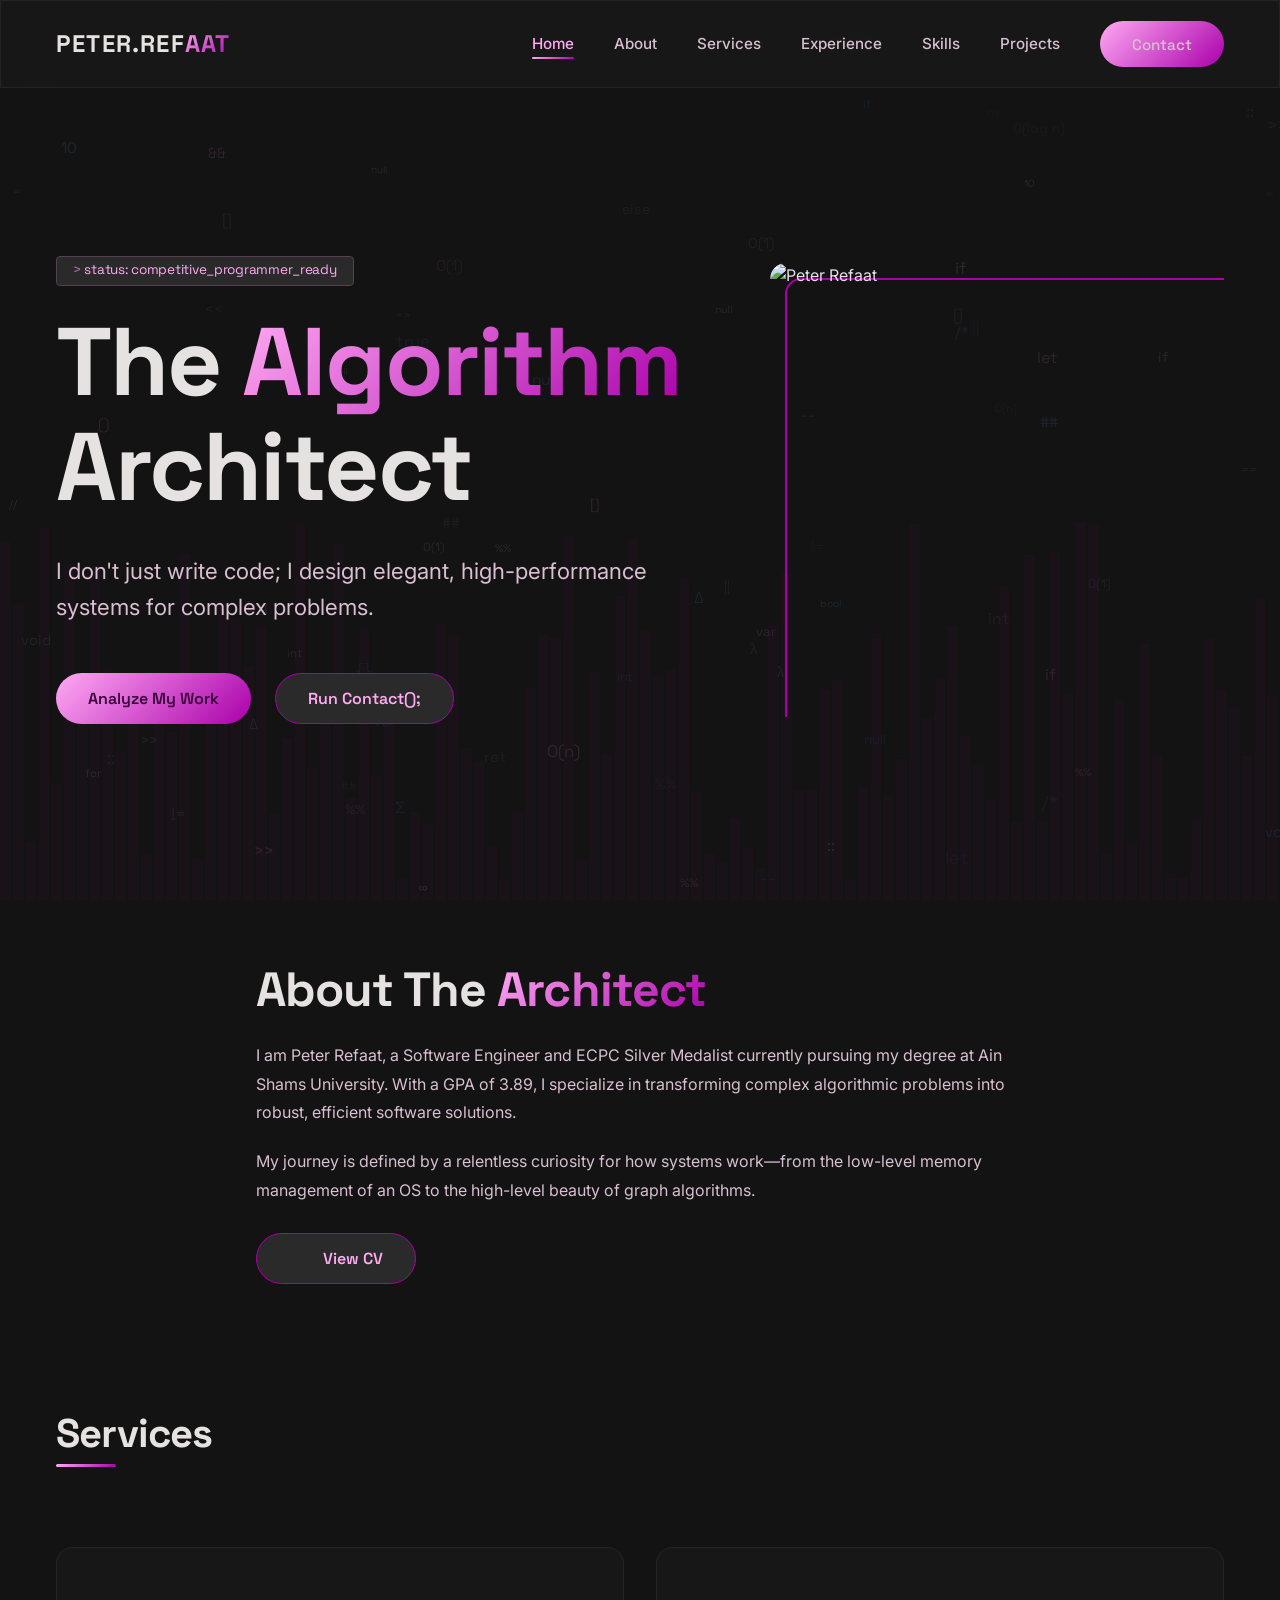
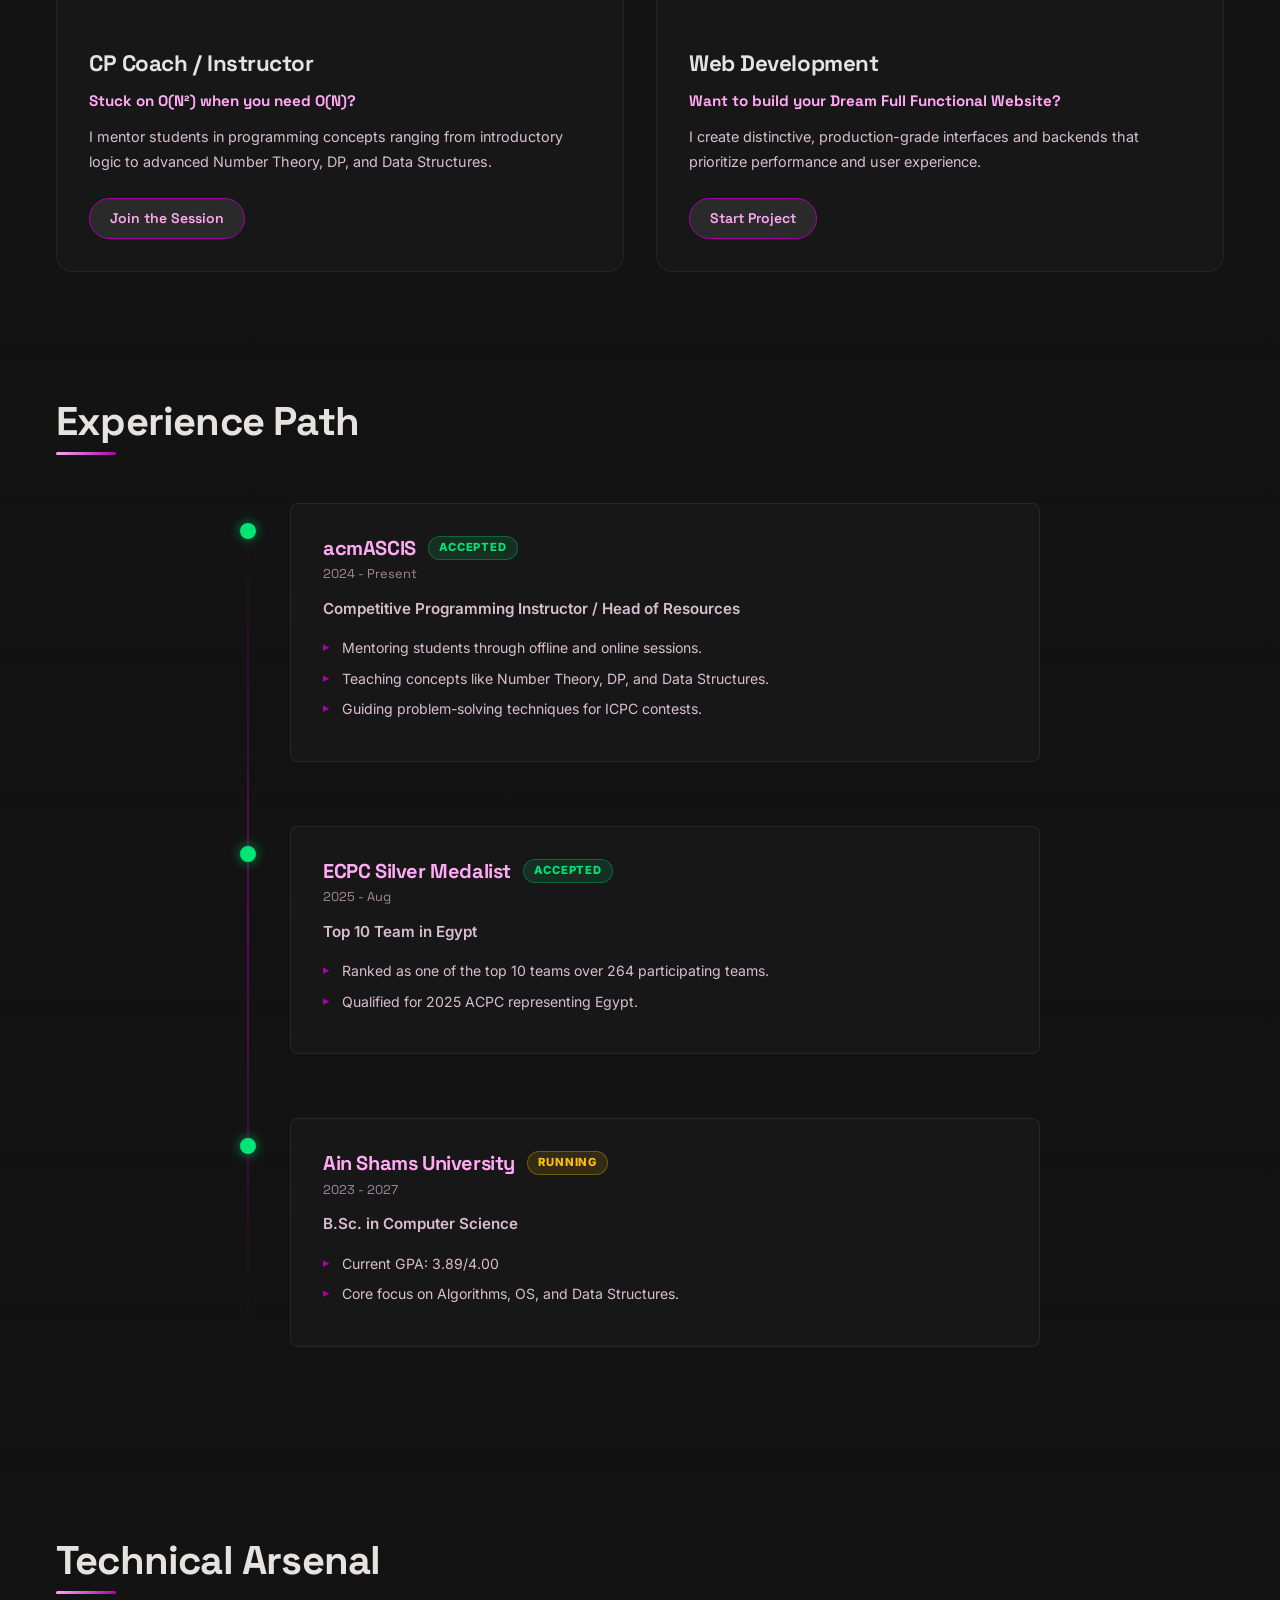
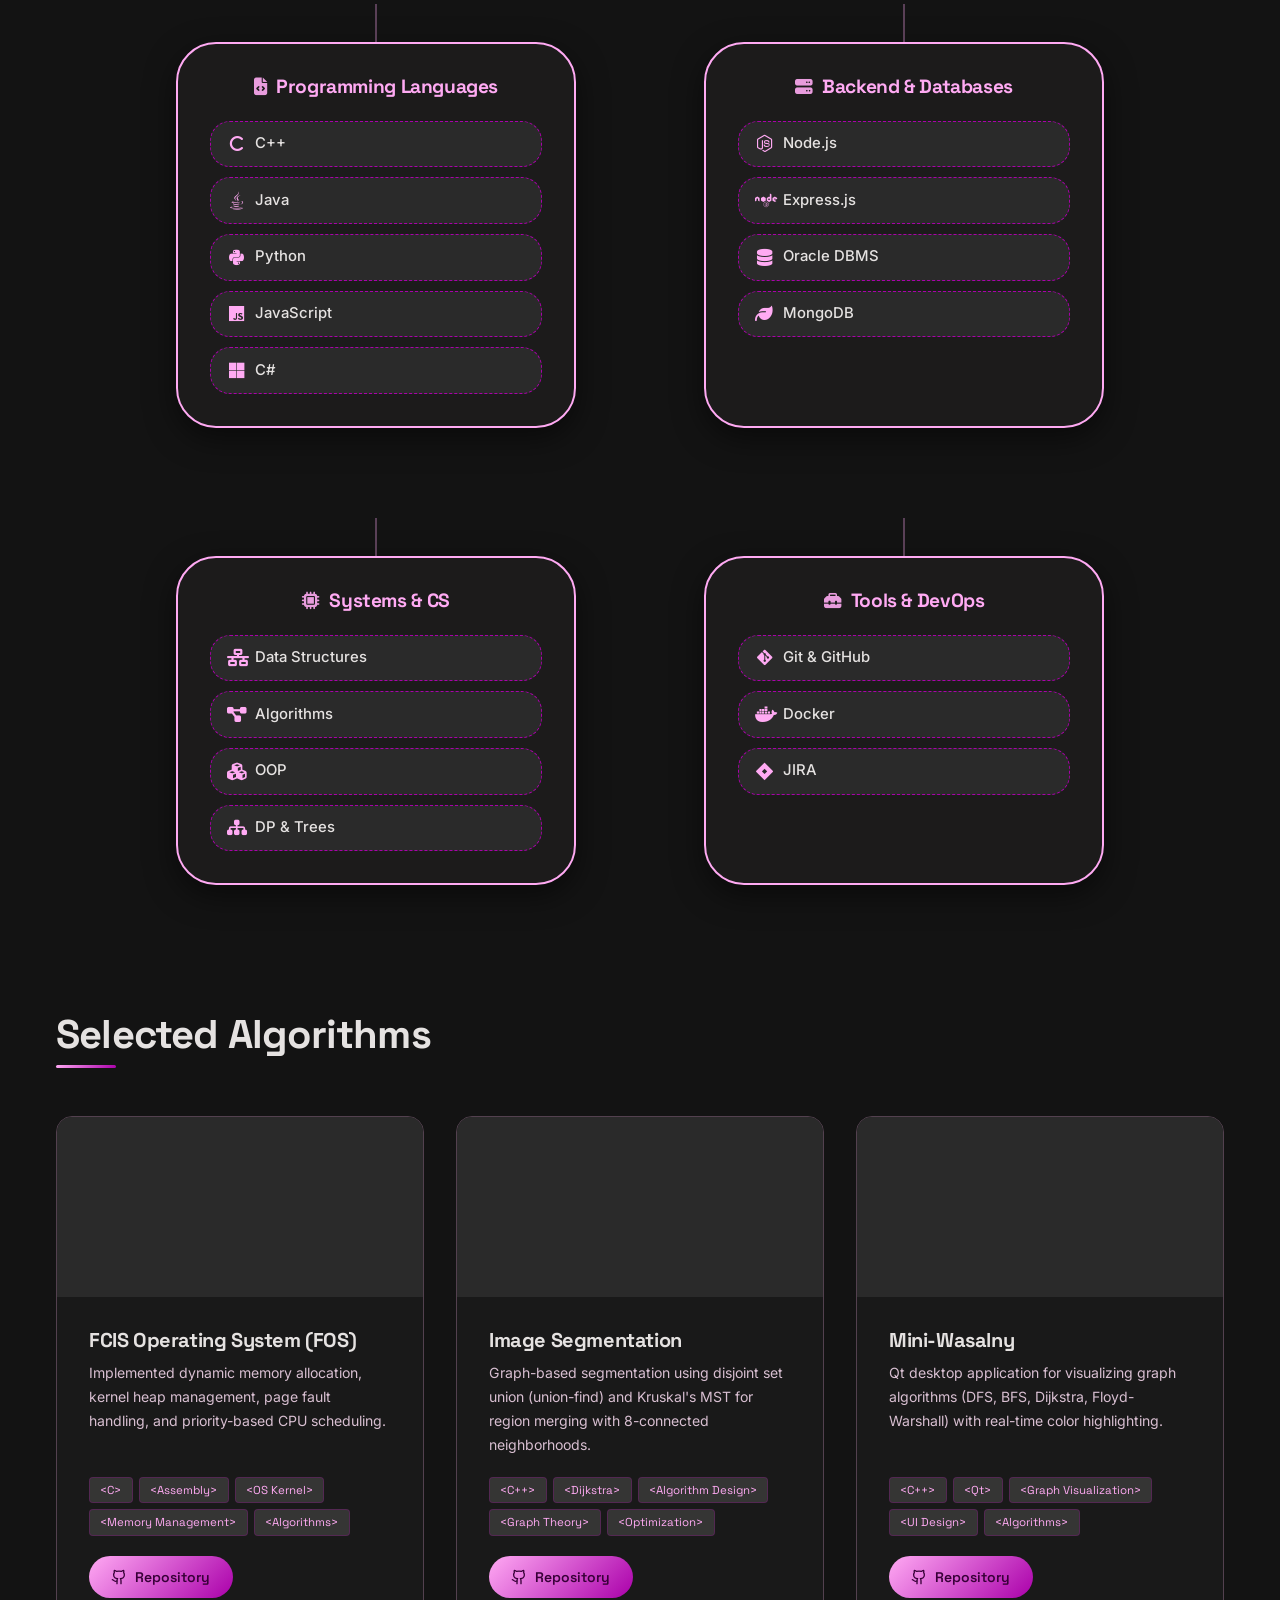
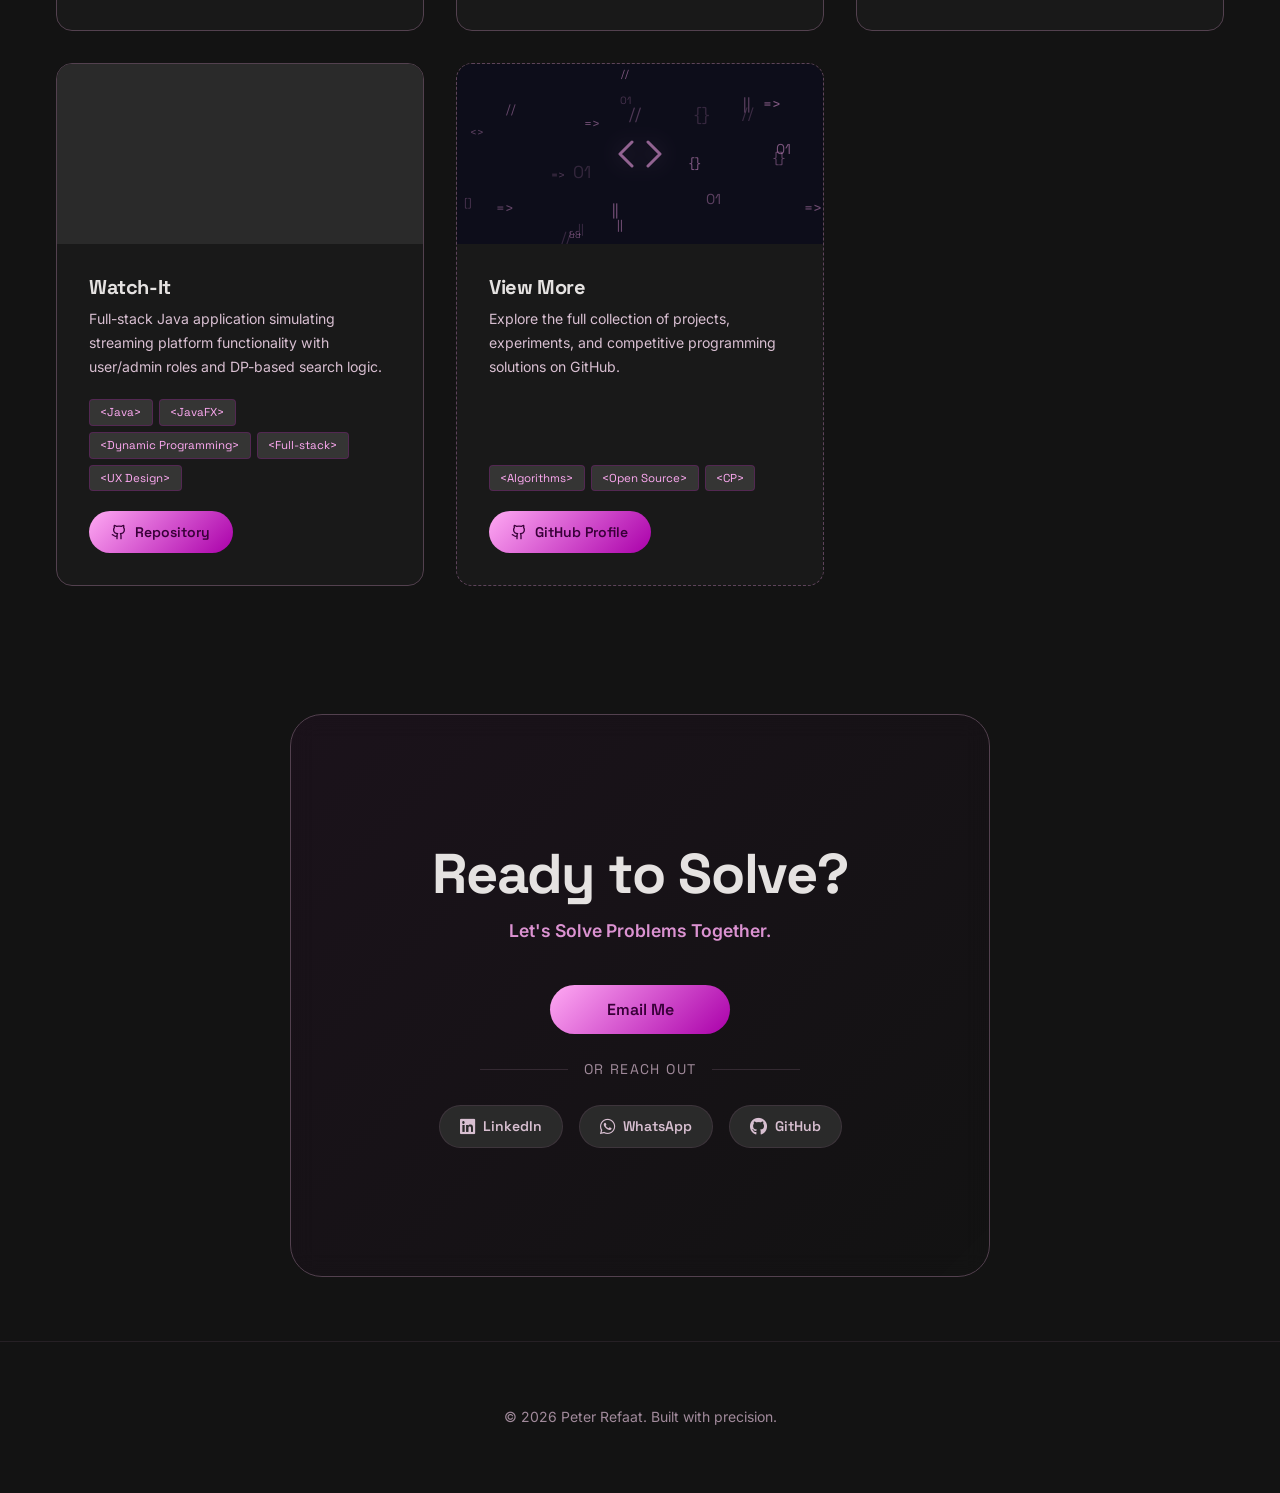
==== commit d92ddc49: "v5 finished some podding" ====
--- a/index.html
+++ b/index.html
@@ -47,7 +47,7 @@
                 <li><a href="#experience">Experience</a></li>
                 <li><a href="#skills">Skills</a></li>
                 <li><a href="#projects">Projects</a></li>
-                <li class="nav-contact"><a href="#cta" class="btn btn-primary">Contact</a></li>
+                <li class="nav-contact"><a href="#cta" class="btn btn-primary btn-nav-contact">Contact</a></li>
             </ul>
             <div class="mobile-menu-btn">
                 <i data-lucide="menu"></i>
@@ -178,7 +178,7 @@
     </main>
 
     <footer class="text-center">
-        <p>&copy; 2026 Peter Refaat. Built with precision.</p>
+        <p>&copy; <span id="current-year">2026</span> Peter Refaat. Built with precision.</p>
     </footer>
 
     <!-- Core Scripts -->
--- a/styles/sections/home.css
+++ b/styles/sections/home.css
@@ -106,6 +106,7 @@
     align-items: center;
 }
 
+/* All nav links */
 .nav-links a {
     text-decoration: none;
     color: var(--text-secondary);
@@ -116,10 +117,12 @@
     padding-bottom: 2px;
 }
 
-.nav-links a::after {
+/* Animated underline — only for plain links, NOT the Contact button */
+.nav-links a:not(.btn-nav-contact)::after {
     content: '';
     position: absolute;
-    bottom: -2px;
+    bottom: -4px;
+    /* small gap between text baseline and line */
     left: 0;
     width: 0;
     height: 2px;
@@ -128,17 +131,29 @@
     transition: width 0.3s ease;
 }
 
-.nav-links a:hover {
+.nav-links a:not(.btn-nav-contact):hover {
     color: var(--primary);
 }
 
-.nav-links a:hover::after,
-.nav-links a.active::after {
+.nav-links a:not(.btn-nav-contact):hover::after,
+.nav-links a:not(.btn-nav-contact).active::after {
     width: 100%;
 }
 
-.nav-links a.active {
+.nav-links a:not(.btn-nav-contact).active {
     color: var(--primary);
+}
+
+/* Specific styling for the Header Contact button */
+.btn-nav-contact {
+    display: inline-flex !important;
+    align-items: center !important;
+    justify-content: center !important;
+    text-align: center !important;
+    padding-bottom: 0.6rem !important;
+    /* override the 2px bottom padding from .nav-links a */
+    line-height: 1.6 !important;
+    /* prevent vertical text offset */
 }
 
 .mobile-menu-btn {
@@ -171,11 +186,11 @@
         transition: left 0.4s ease;
         box-shadow: 5px 0 20px rgba(0, 0, 0, 0.5);
     }
-    
+
     .nav-links.sidebar-active {
         left: 0;
     }
-    
+
     .nav-links li {
         width: 100%;
         margin-bottom: 1rem;
@@ -186,13 +201,22 @@
         margin-bottom: 0;
     }
 
-    .nav-links li.nav-contact a.btn {
-        width: 100%;
-        text-align: center;
-        display: block;
-        padding: 1rem;
-    }
-    
+    /* Mobile sidebar: Contact button — full width, centered, no underline */
+    .btn-nav-contact {
+        width: 100% !important;
+        display: flex !important;
+        align-items: center !important;
+        justify-content: center !important;
+        text-align: center !important;
+        padding: 1rem !important;
+        /* Explicitly kill any inherited pseudo-element */
+        padding-bottom: 1rem !important;
+    }
+
+    .btn-nav-contact::after {
+        display: none !important;
+    }
+
     .close-menu-btn {
         display: block;
     }
@@ -200,4 +224,4 @@
     .mobile-menu-btn {
         display: block;
     }
-}
+}
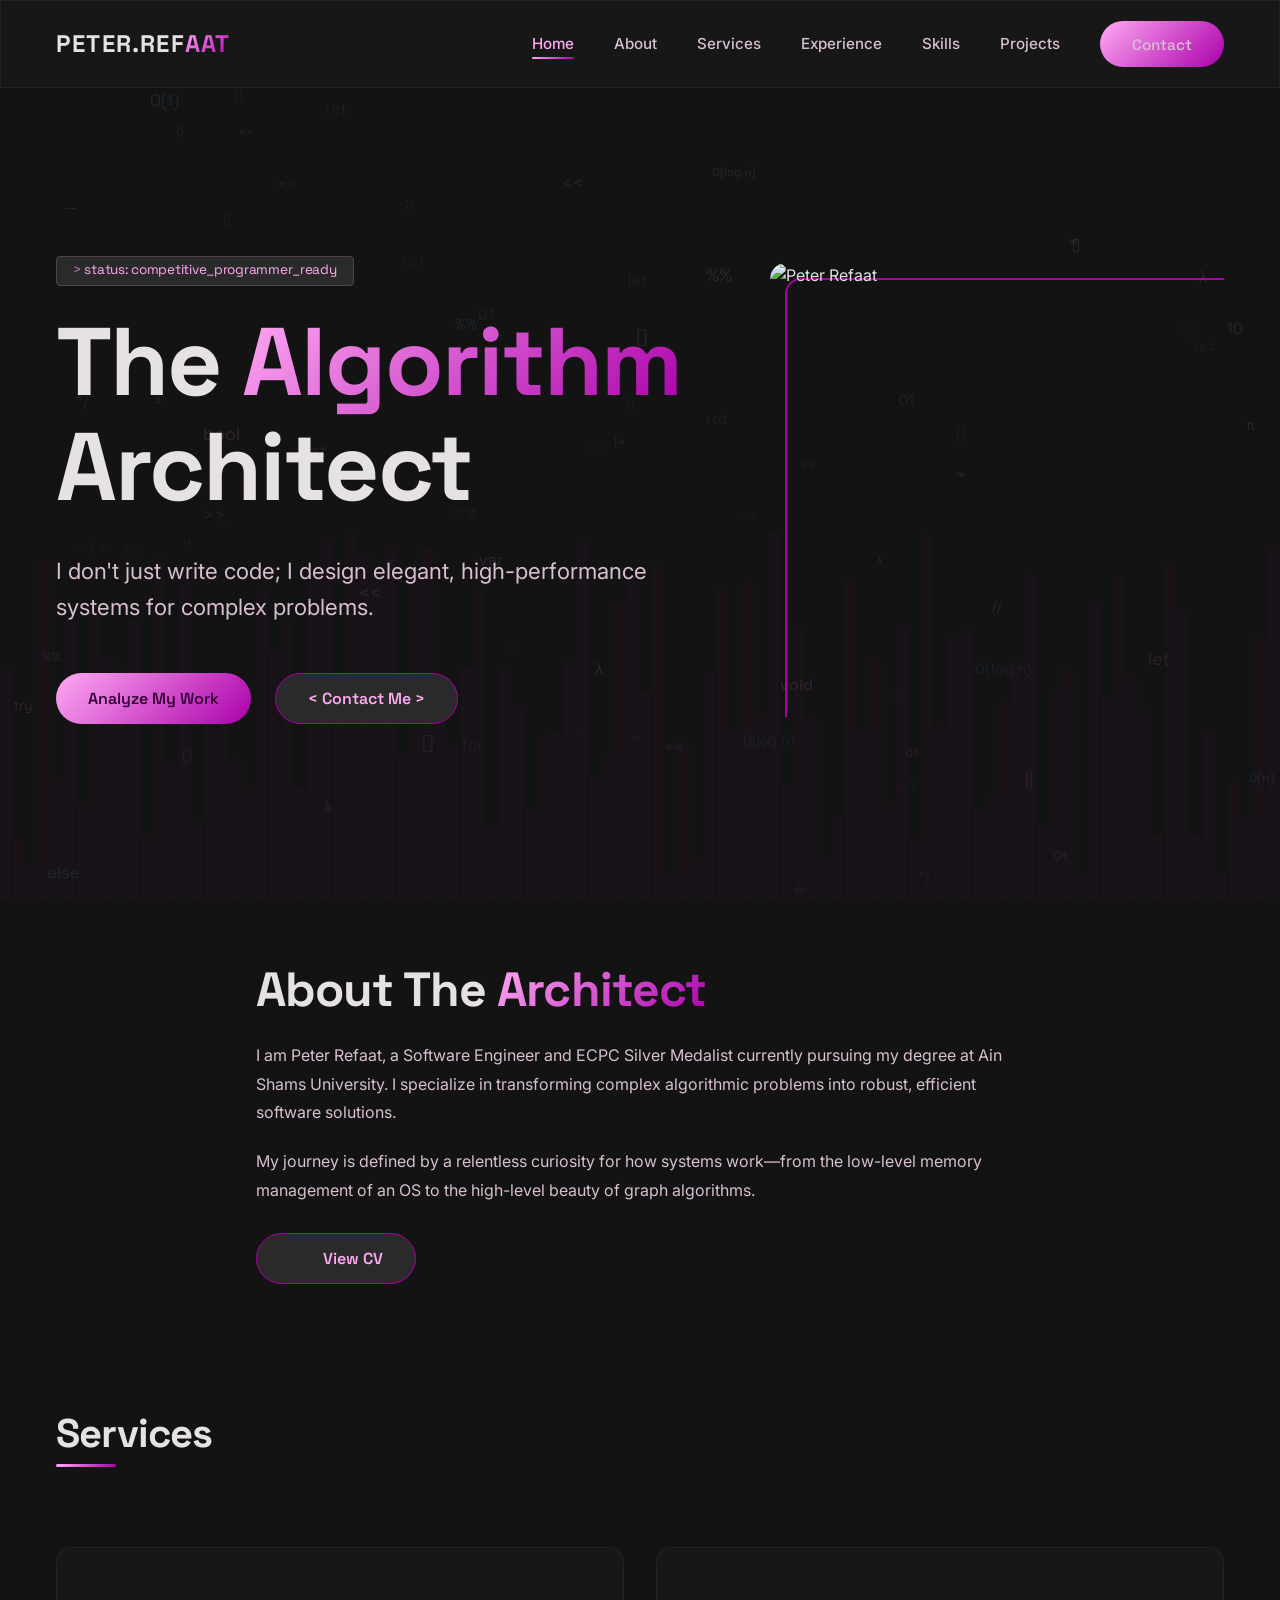
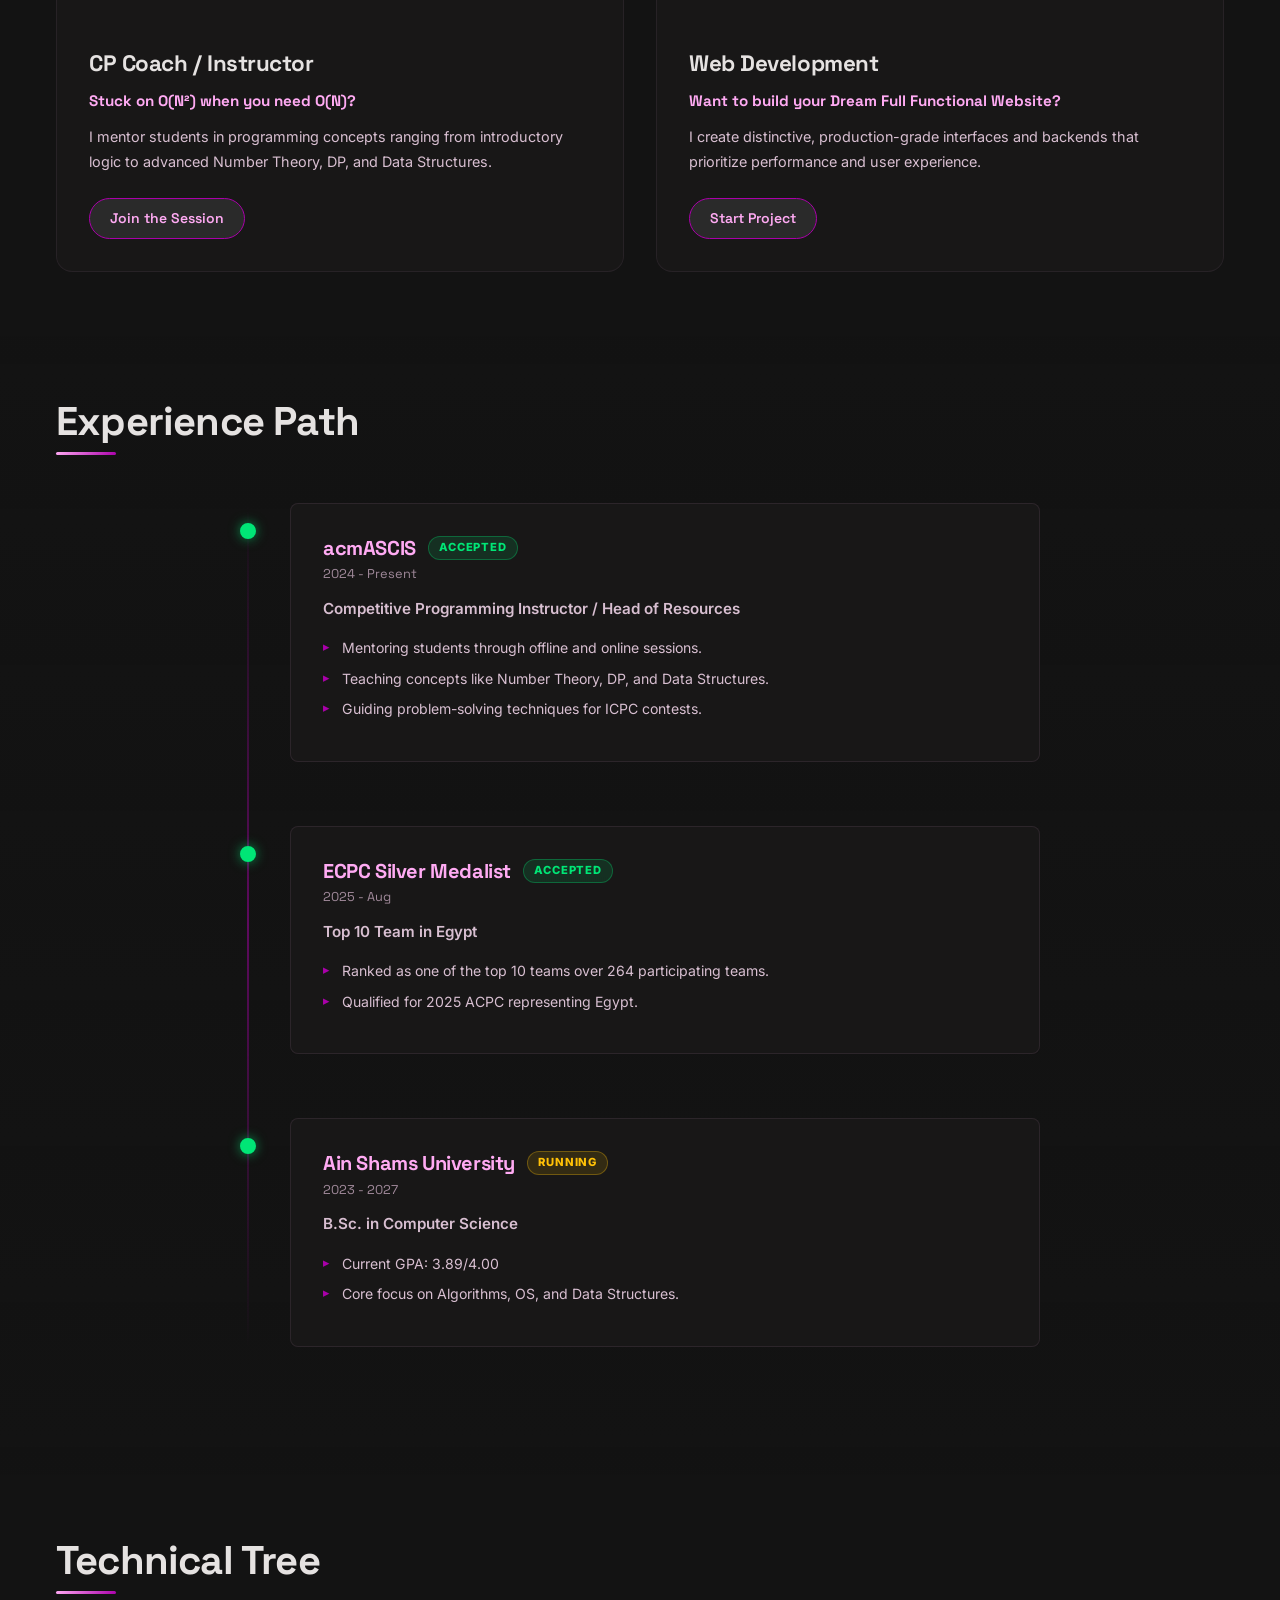
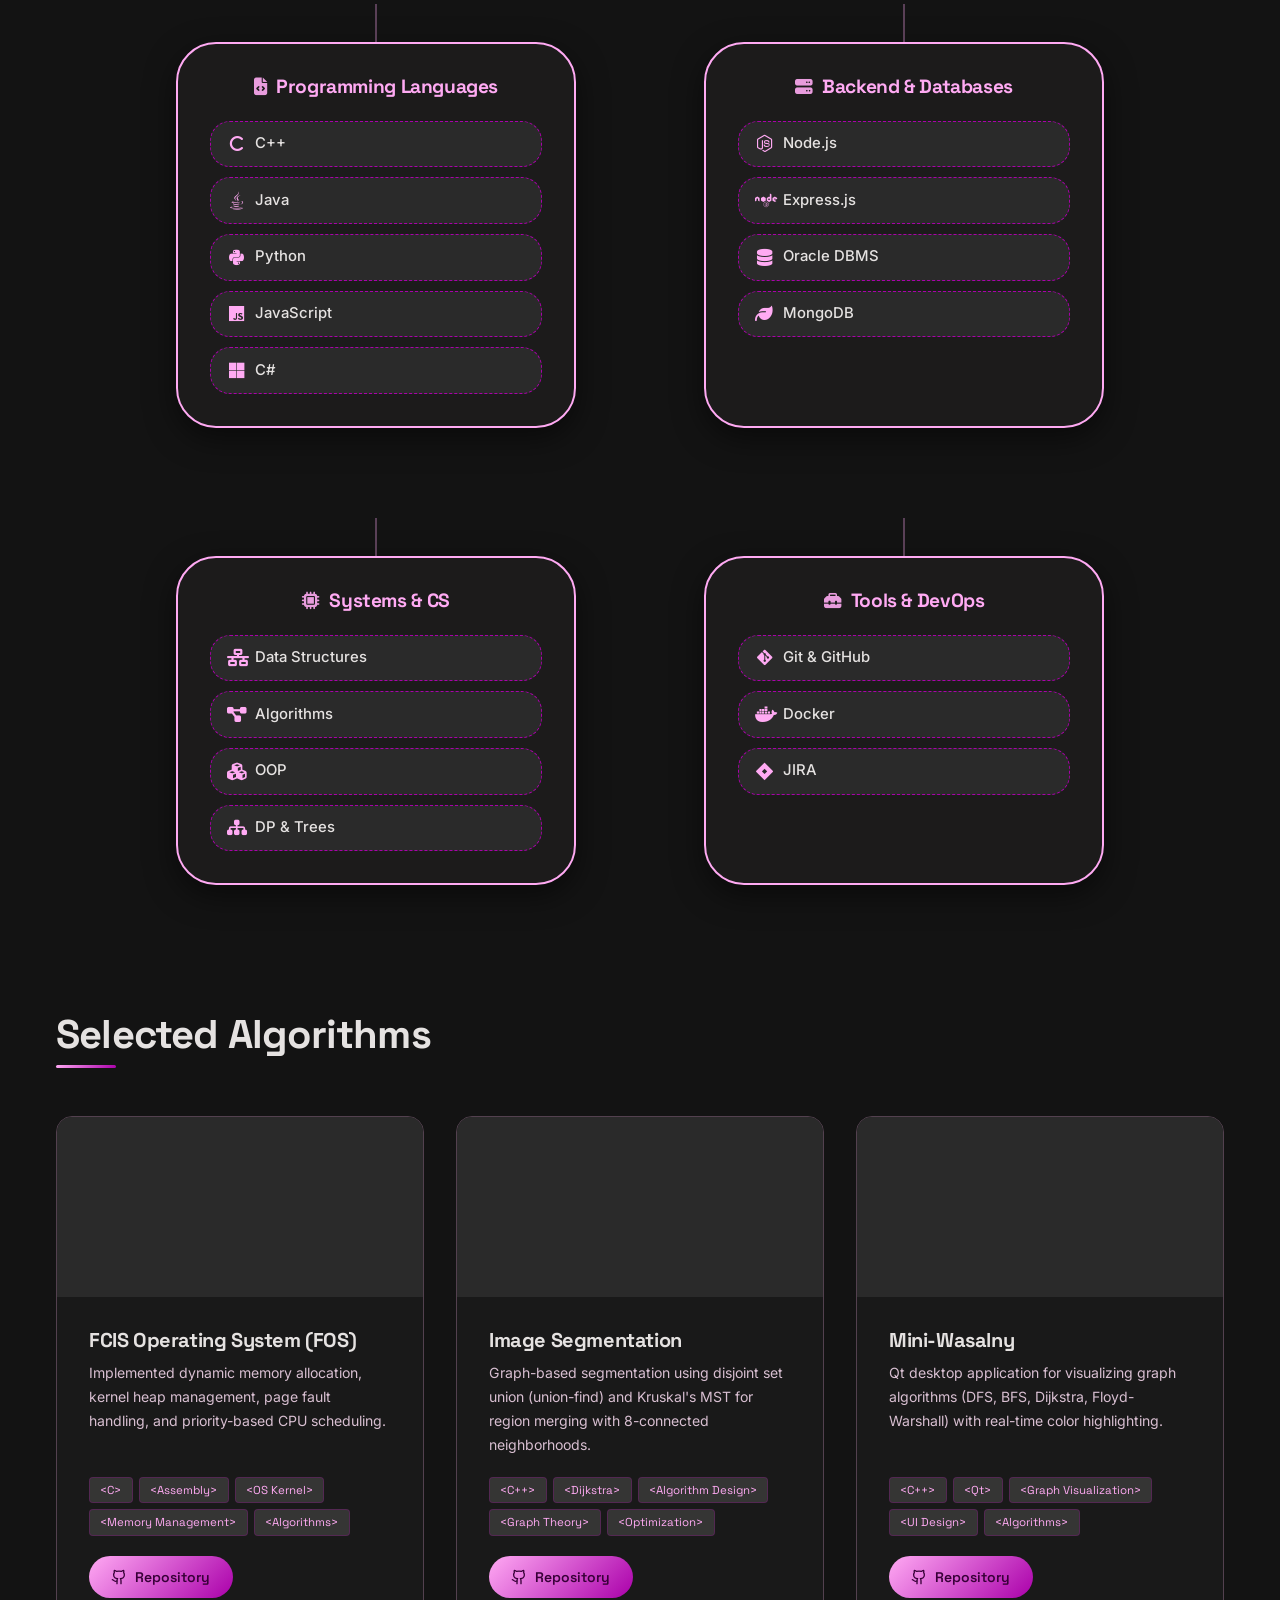
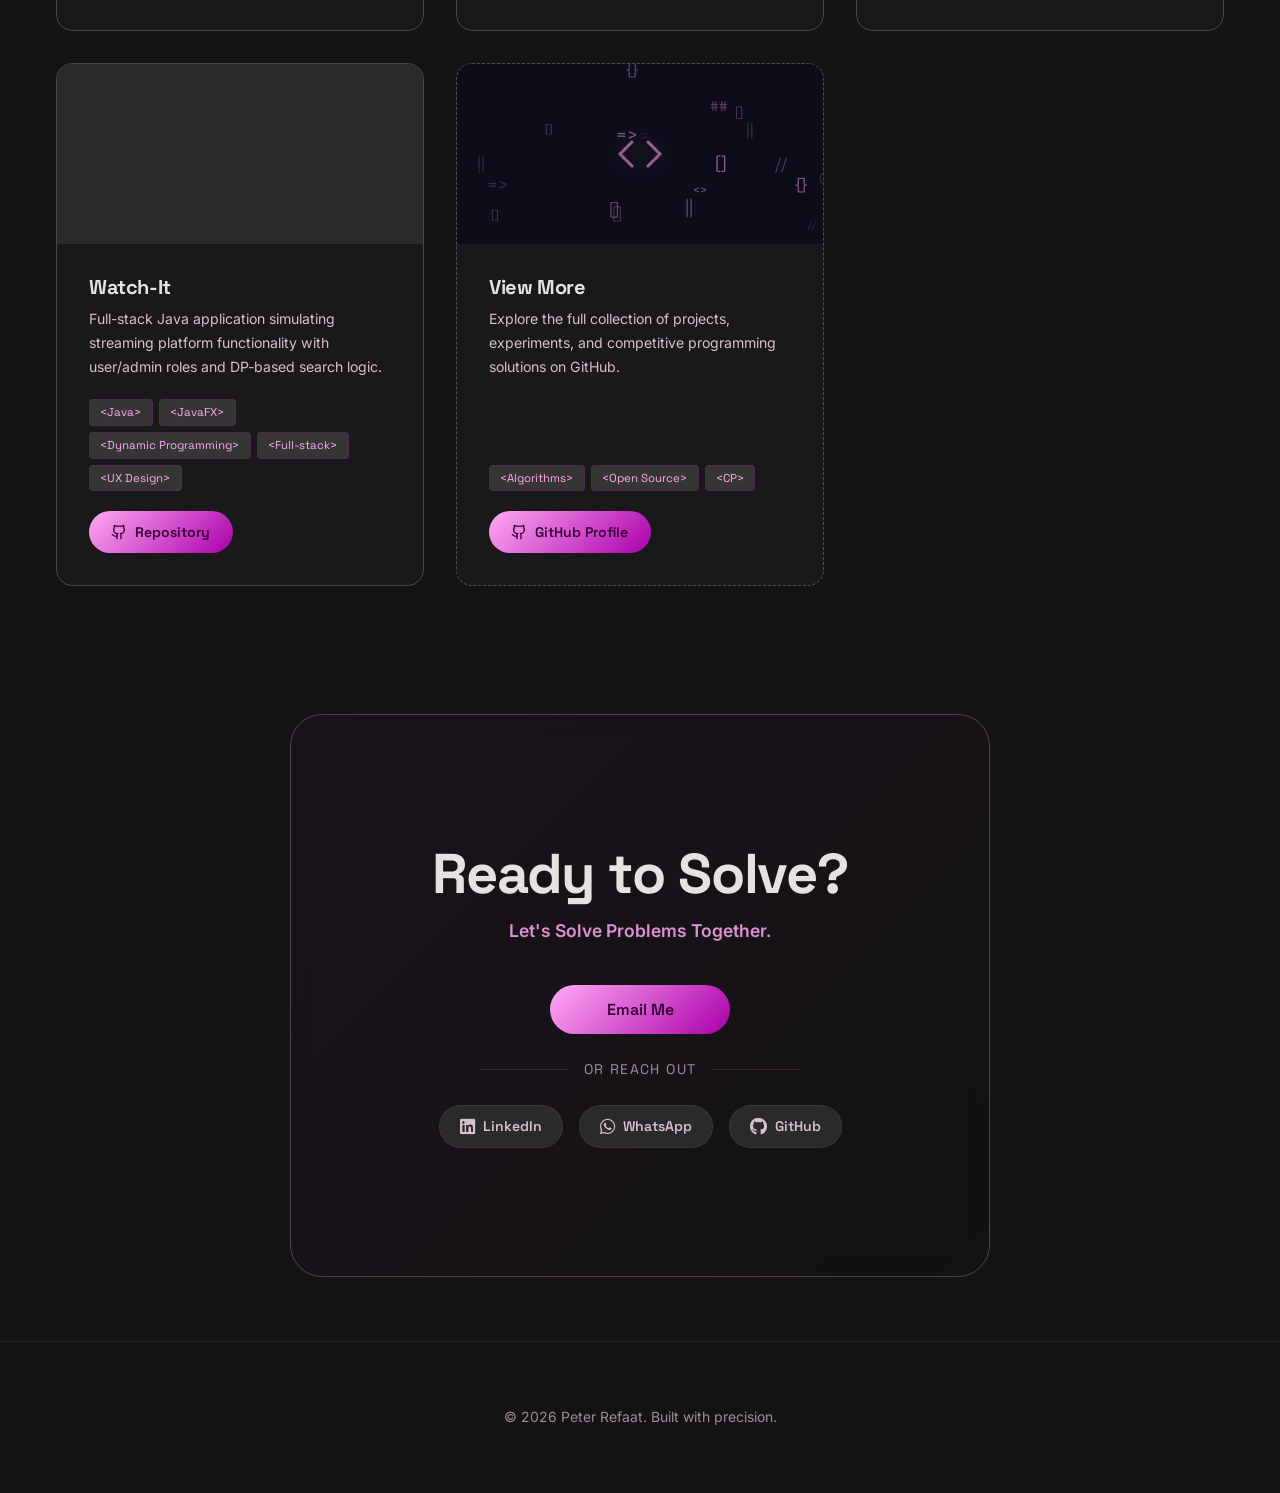
==== commit 997ac6a8: "v6 final text touches" ====
--- a/index.html
+++ b/index.html
@@ -1,21 +1,23 @@
 <!DOCTYPE html>
 <html lang="en">
+
 <head>
     <meta charset="UTF-8">
     <meta name="viewport" content="width=device-width, initial-scale=1.0">
     <title>Peter Refaat | Algorithm Architect Portfolio</title>
-    <meta name="description" content="Portfolio of Peter Refaat, an Algorithm Architect, Competitive Programmer, and Software Engineer. Transforming complex challenges into elegant solutions.">
-    
+    <meta name="description"
+        content="Portfolio of Peter Refaat, an Algorithm Architect, Competitive Programmer, and Software Engineer. Transforming complex challenges into elegant solutions.">
+
     <!-- Fonts -->
     <link rel="preconnect" href="https://fonts.googleapis.com">
     <link rel="preconnect" href="https://fonts.gstatic.com" crossorigin>
-    
+
     <!-- Font Awesome CDN (for skill icons) -->
     <link rel="stylesheet" href="https://cdnjs.cloudflare.com/ajax/libs/font-awesome/6.5.0/css/all.min.css">
 
     <!-- Core CSS -->
     <link rel="stylesheet" href="styles/main.css">
-    
+
     <!-- Section Specific CSS -->
     <link rel="stylesheet" href="styles/sections/home.css">
     <link rel="stylesheet" href="styles/sections/about.css">
@@ -28,6 +30,7 @@
     <!-- Lucide Icons -->
     <script src="https://unpkg.com/lucide@latest"></script>
 </head>
+
 <body>
 
     <!-- Flying Code Background Canvas -->
@@ -63,10 +66,11 @@
                 <div class="hero-content">
                     <div class="terminal-badge font-heading">status: competitive_programmer_ready</div>
                     <h1 class="display-lg">The <span class="text-gradient">Algorithm</span> Architect</h1>
-                    <p class="hero-subtitle">I don't just write code; I design elegant, high-performance systems for complex problems.</p>
+                    <p class="hero-subtitle">I don't just write code; I design elegant, high-performance systems for
+                        complex problems.</p>
                     <div class="hero-cta">
                         <a href="#projects" class="btn btn-primary">Analyze My Work</a>
-                        <a href="#cta" class="btn btn-secondary">Run Contact();</a>
+                        <a href="#cta" class="btn btn-secondary"> &lt; Contact Me &gt;</a>
                     </div>
                 </div>
                 <div class="hero-image reveal">
@@ -83,8 +87,11 @@
             <div class="container about-grid">
                 <div class="about-text reveal">
                     <h2 class="font-heading">About The <span class="text-gradient">Architect</span></h2>
-                    <p>I am Peter Refaat, a Software Engineer and ECPC Silver Medalist currently pursuing my degree at Ain Shams University. With a GPA of 3.89, I specialize in transforming complex algorithmic problems into robust, efficient software solutions.</p>
-                    <p>My journey is defined by a relentless curiosity for how systems work—from the low-level memory management of an OS to the high-level beauty of graph algorithms.</p>
+                    <p>I am Peter Refaat, a Software Engineer and ECPC Silver Medalist currently pursuing my degree at
+                        Ain Shams University. I specialize in transforming complex algorithmic problems into robust,
+                        efficient software solutions.</p>
+                    <p>My journey is defined by a relentless curiosity for how systems work—from the low-level memory
+                        management of an OS to the high-level beauty of graph algorithms.</p>
                     <a href="Peter Refaat CV - 2026.pdf" target="_blank" class="btn btn-secondary">
                         <i data-lucide="download" style="width: 18px; margin-right: 8px;"></i> View CV
                     </a>
@@ -101,14 +108,16 @@
                         <i data-lucide="brain-circuit" class="service-icon"></i>
                         <h3 class="font-heading">CP Coach / Instructor</h3>
                         <p class="hook">Stuck on O(N²) when you need O(N)?</p>
-                        <p>I mentor students in programming concepts ranging from introductory logic to advanced Number Theory, DP, and Data Structures.</p>
+                        <p>I mentor students in programming concepts ranging from introductory logic to advanced Number
+                            Theory, DP, and Data Structures.</p>
                         <a href="#cta" class="btn btn-secondary btn-sm">Join the Session</a>
                     </div>
                     <div class="service-card glass reveal">
                         <i data-lucide="code-2" class="service-icon"></i>
                         <h3 class="font-heading">Web Development</h3>
                         <p class="hook">Want to build your Dream Full Functional Website?</p>
-                        <p>I create distinctive, production-grade interfaces and backends that prioritize performance and user experience.</p>
+                        <p>I create distinctive, production-grade interfaces and backends that prioritize performance
+                            and user experience.</p>
                         <a href="#cta" class="btn btn-secondary btn-sm">Start Project</a>
                     </div>
                 </div>
@@ -128,7 +137,7 @@
         <!-- Skills Section -->
         <section id="skills" class="section">
             <div class="container">
-                <h2 class="section-title font-heading">Technical Arsenal</h2>
+                <h2 class="section-title font-heading">Technical Tree</h2>
                 <div class="skills-container">
                     <!-- Categories will be added here -->
                 </div>
@@ -152,21 +161,24 @@
                 <p class="cta-hook">Let's Solve Problems Together.</p>
                 <div class="cta-actions">
                     <a href="mailto:peterrefaat904@gmail.com" class="btn btn-primary">Email Me</a>
-                    
+
                     <div class="cta-separator">
                         <p>Or Reach out</p>
                     </div>
 
                     <div class="social-links">
-                        <a href="https://www.linkedin.com/in/peter-refaat" target="_blank" class="social-link-btn" title="LinkedIn">
+                        <a href="https://www.linkedin.com/in/peter-refaat" target="_blank" class="social-link-btn"
+                            title="LinkedIn">
                             <i class="fa-brands fa-linkedin"></i>
                             <span>LinkedIn</span>
                         </a>
-                        <a href="https://wa.me/201279570580" target="_blank" class="social-link-btn" title="+20 127 957 0580">
+                        <a href="https://wa.me/201279570580" target="_blank" class="social-link-btn"
+                            title="+20 127 957 0580">
                             <i class="fa-brands fa-whatsapp"></i>
                             <span>WhatsApp</span>
                         </a>
-                        <a href="https://github.com/Peter-Refaat" target="_blank" class="social-link-btn" title="GitHub">
+                        <a href="https://github.com/Peter-Refaat" target="_blank" class="social-link-btn"
+                            title="GitHub">
                             <i class="fa-brands fa-github"></i>
                             <span>GitHub</span>
                         </a>
@@ -183,7 +195,7 @@
 
     <!-- Core Scripts -->
     <script src="js/main.js"></script>
-    
+
     <!-- Section Scripts -->
     <script src="js/sections/home.js"></script>
     <script src="js/sections/experience.js"></script>
@@ -193,4 +205,5 @@
     <!-- Background animation -->
     <script src="js/codeRain.js"></script>
 </body>
+
 </html>
